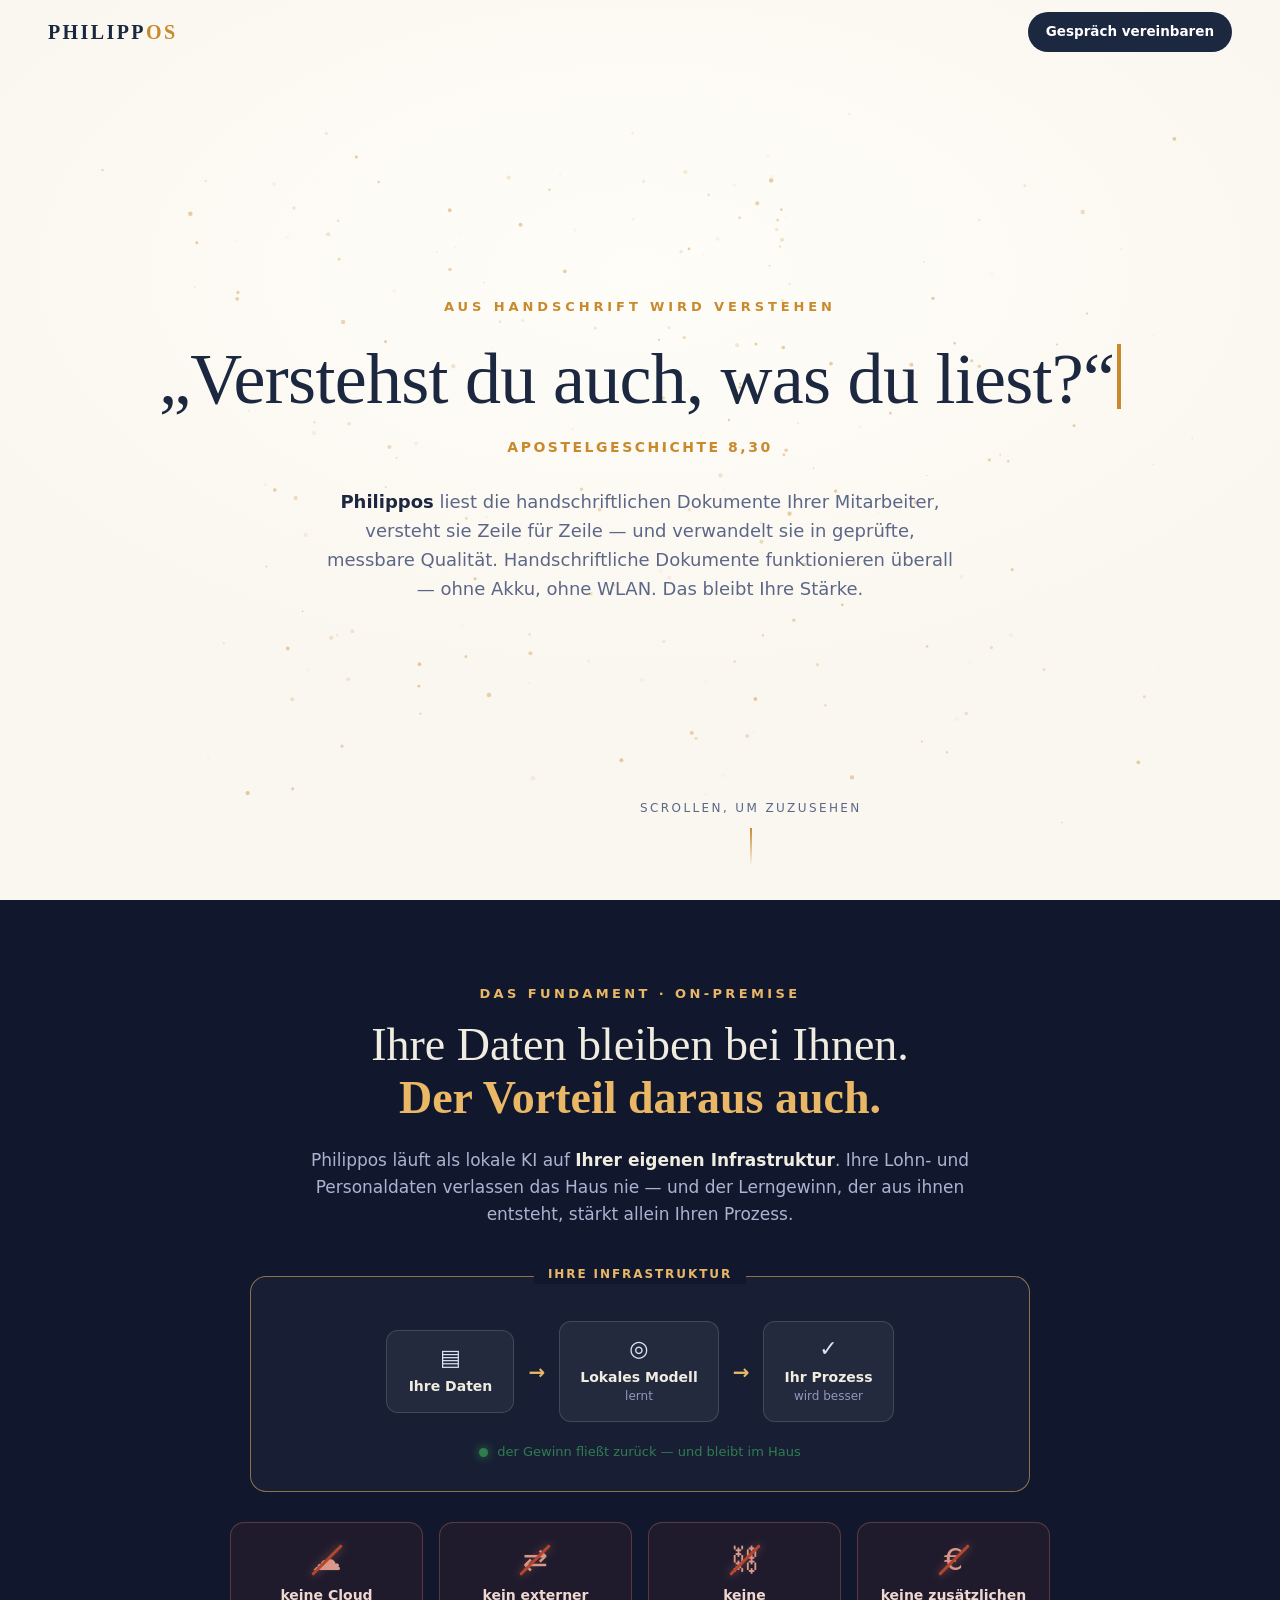
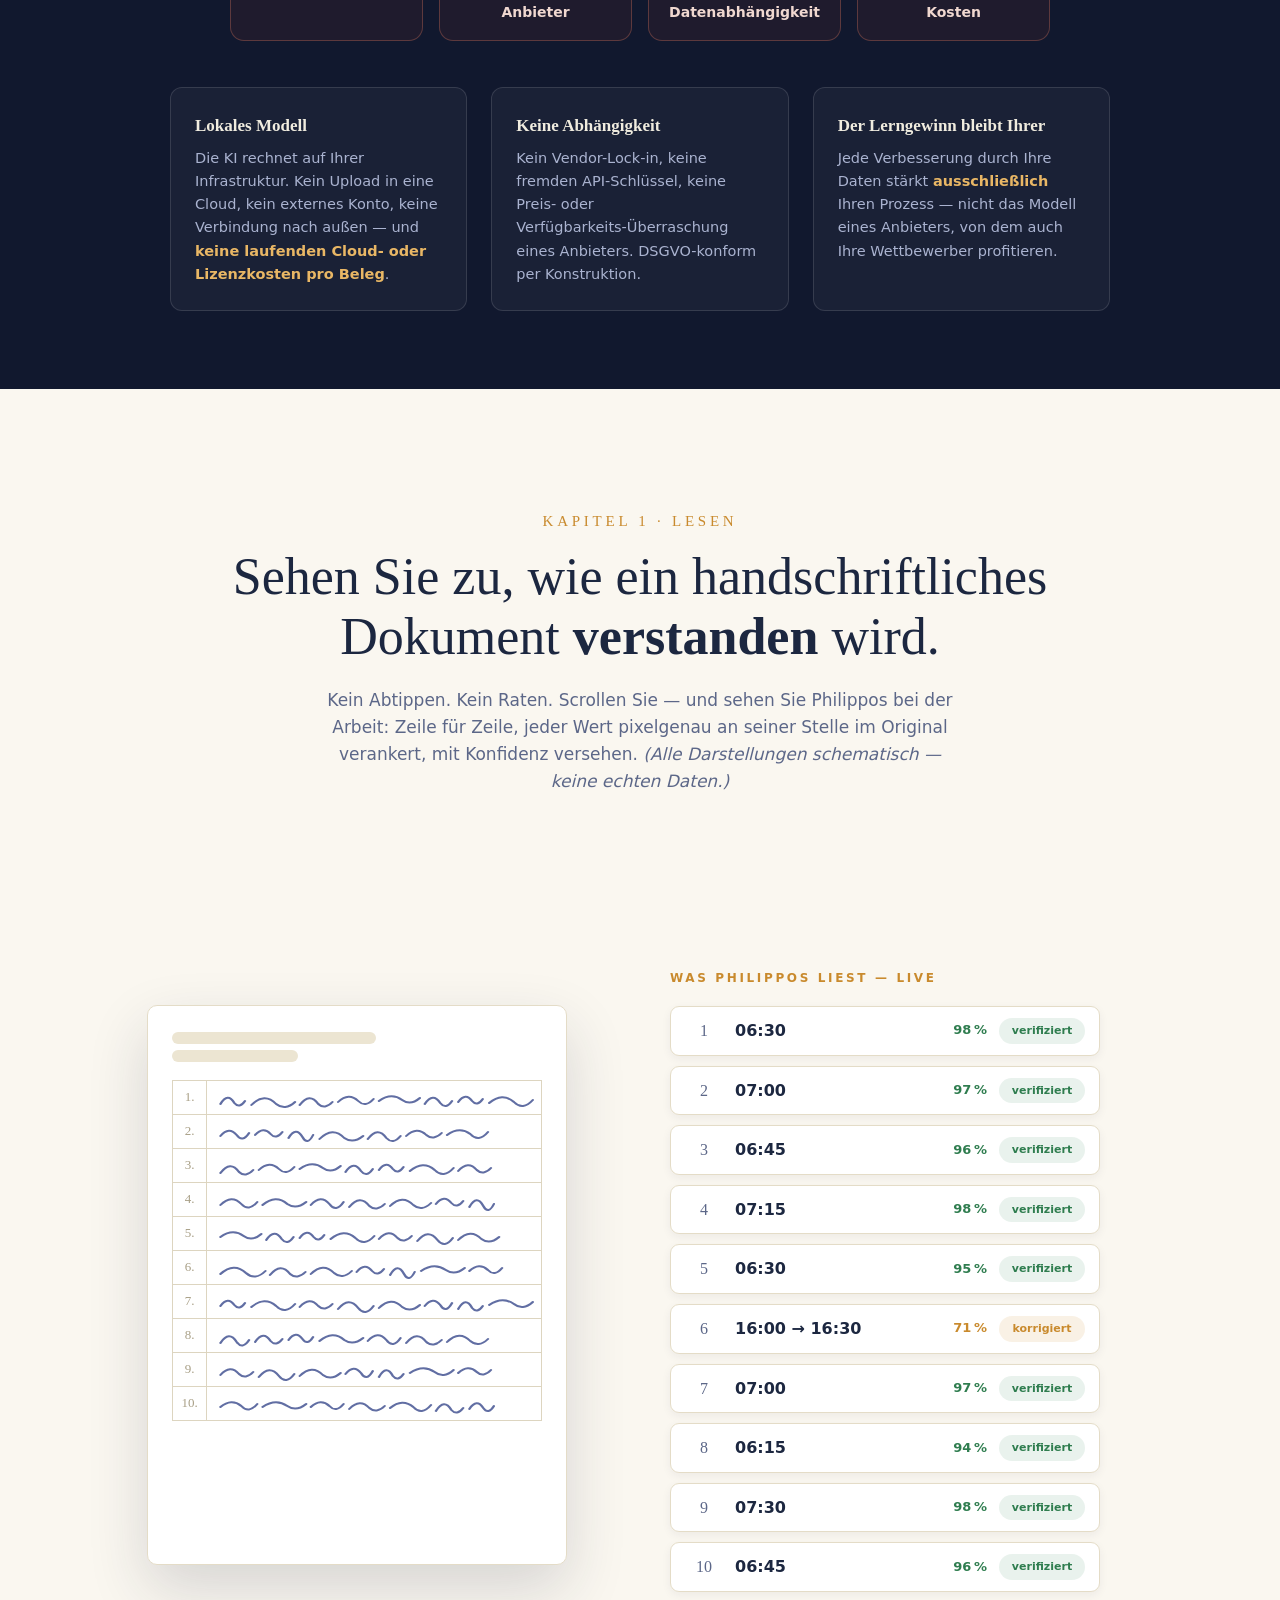
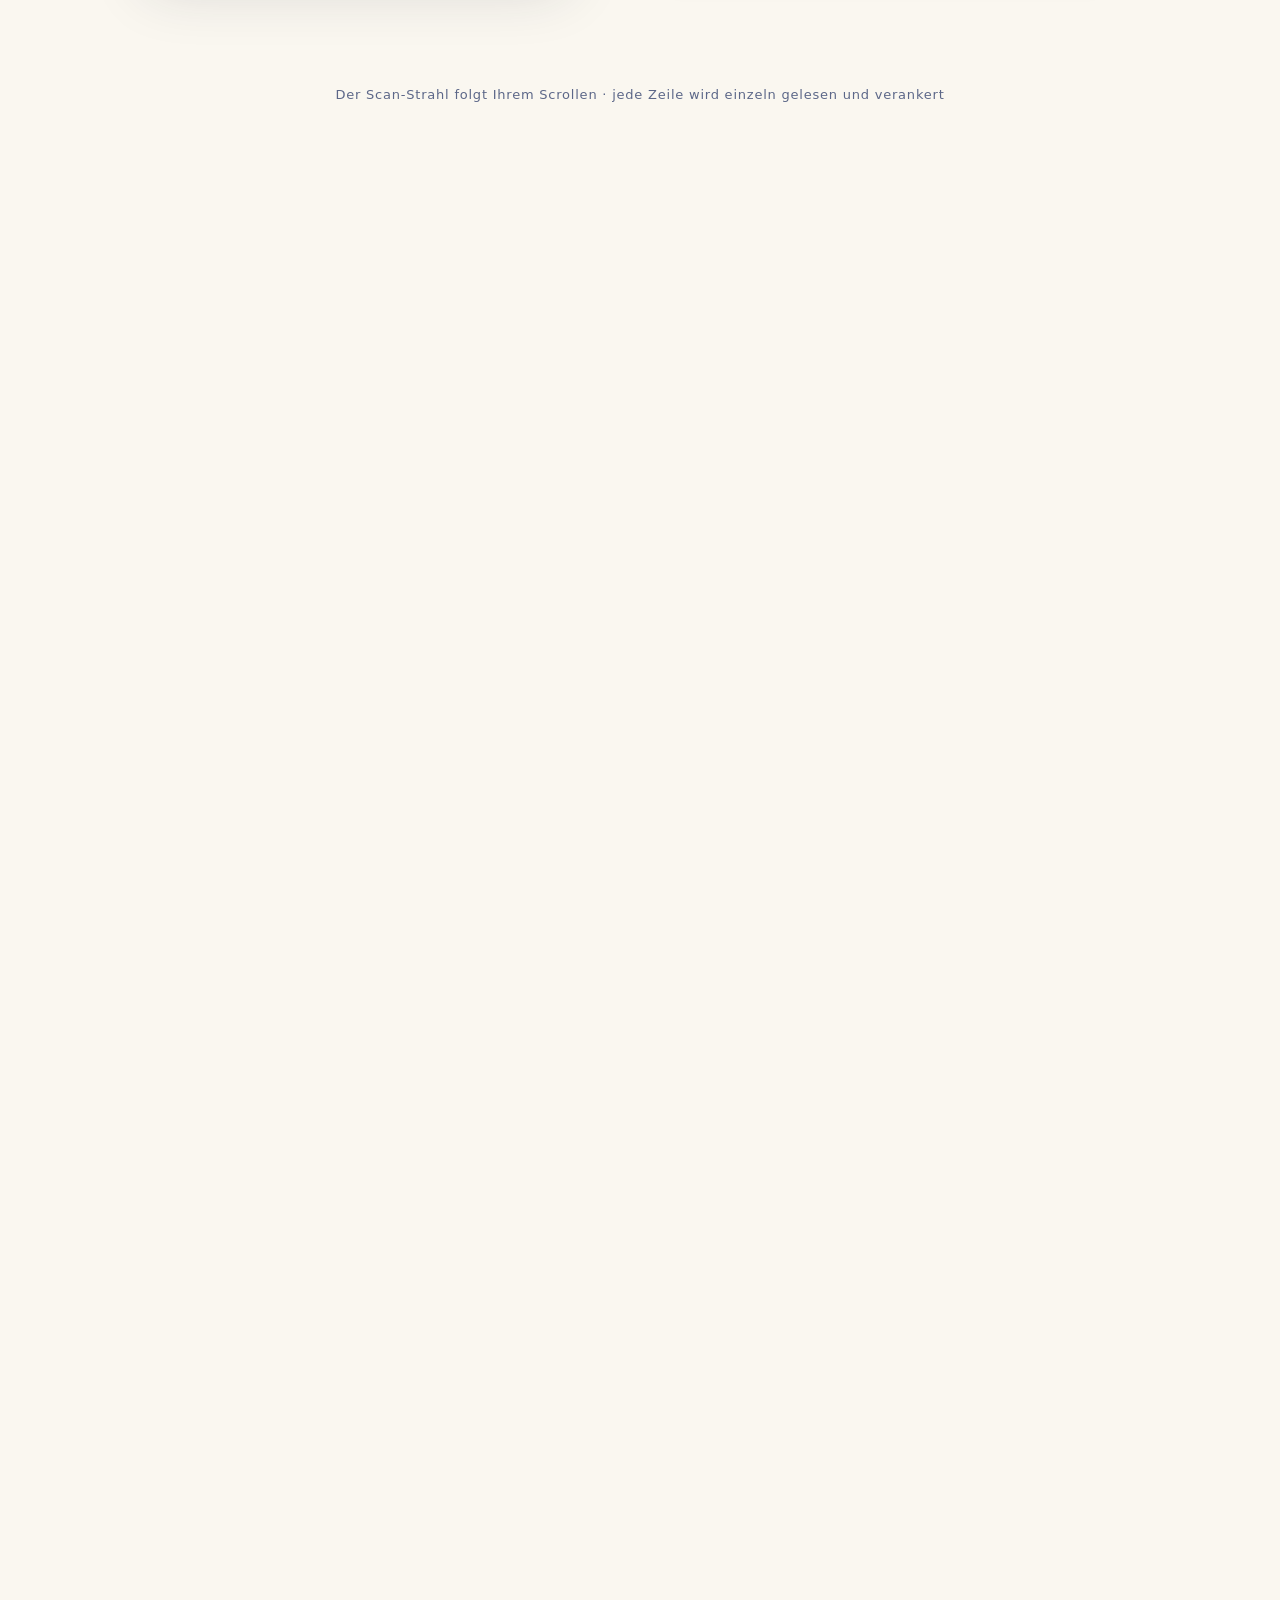
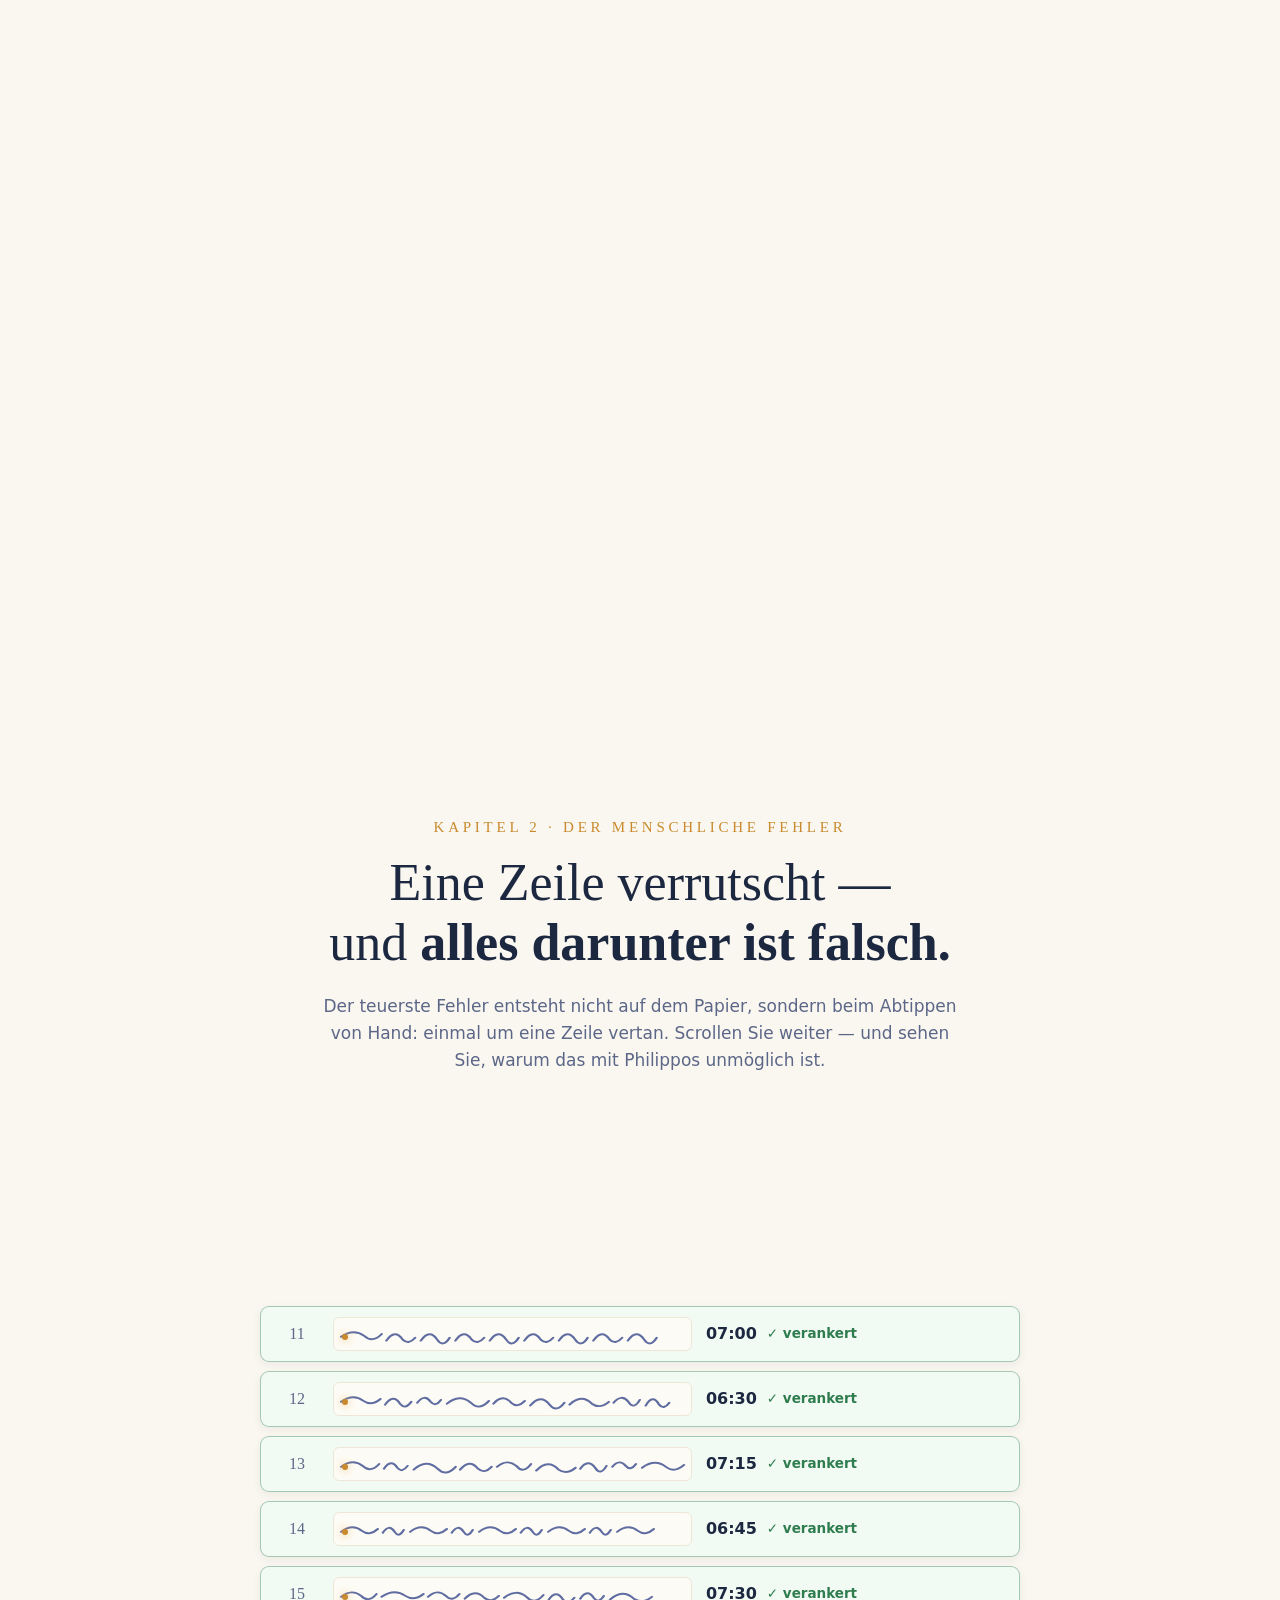
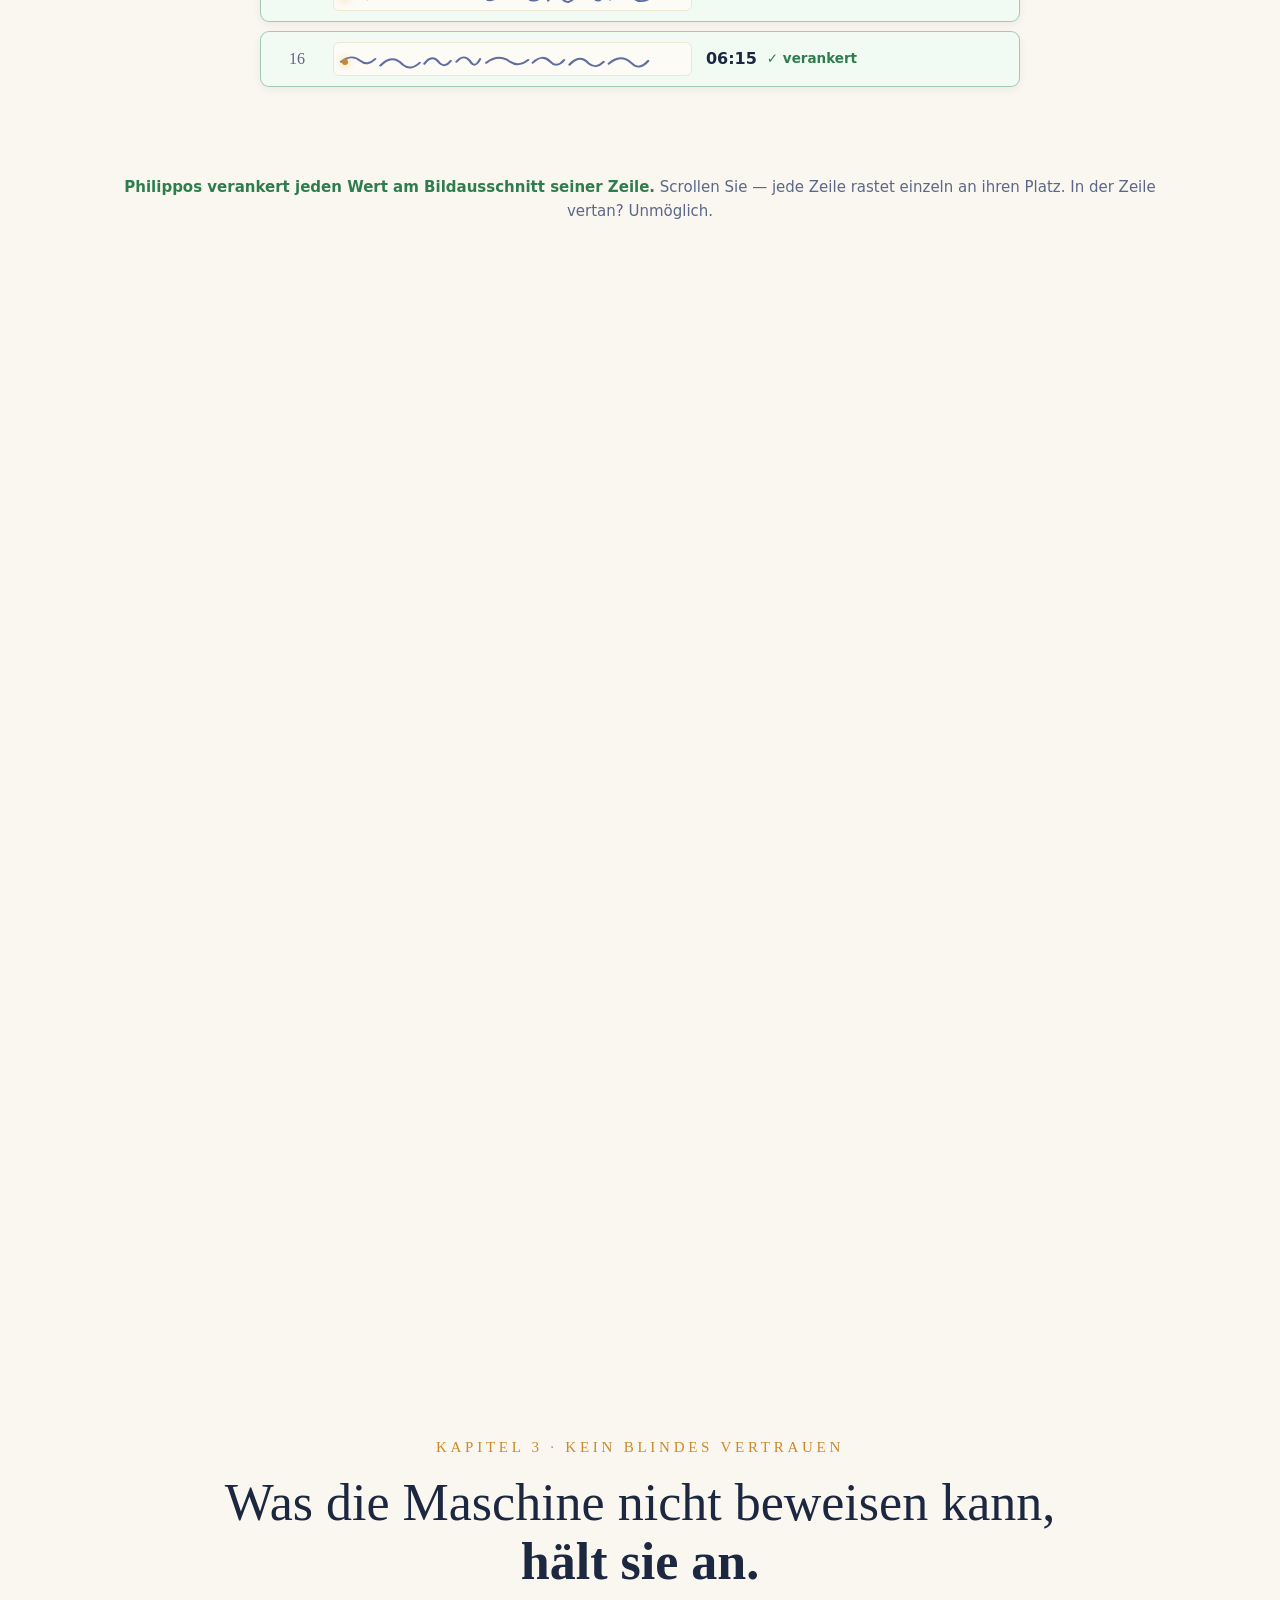
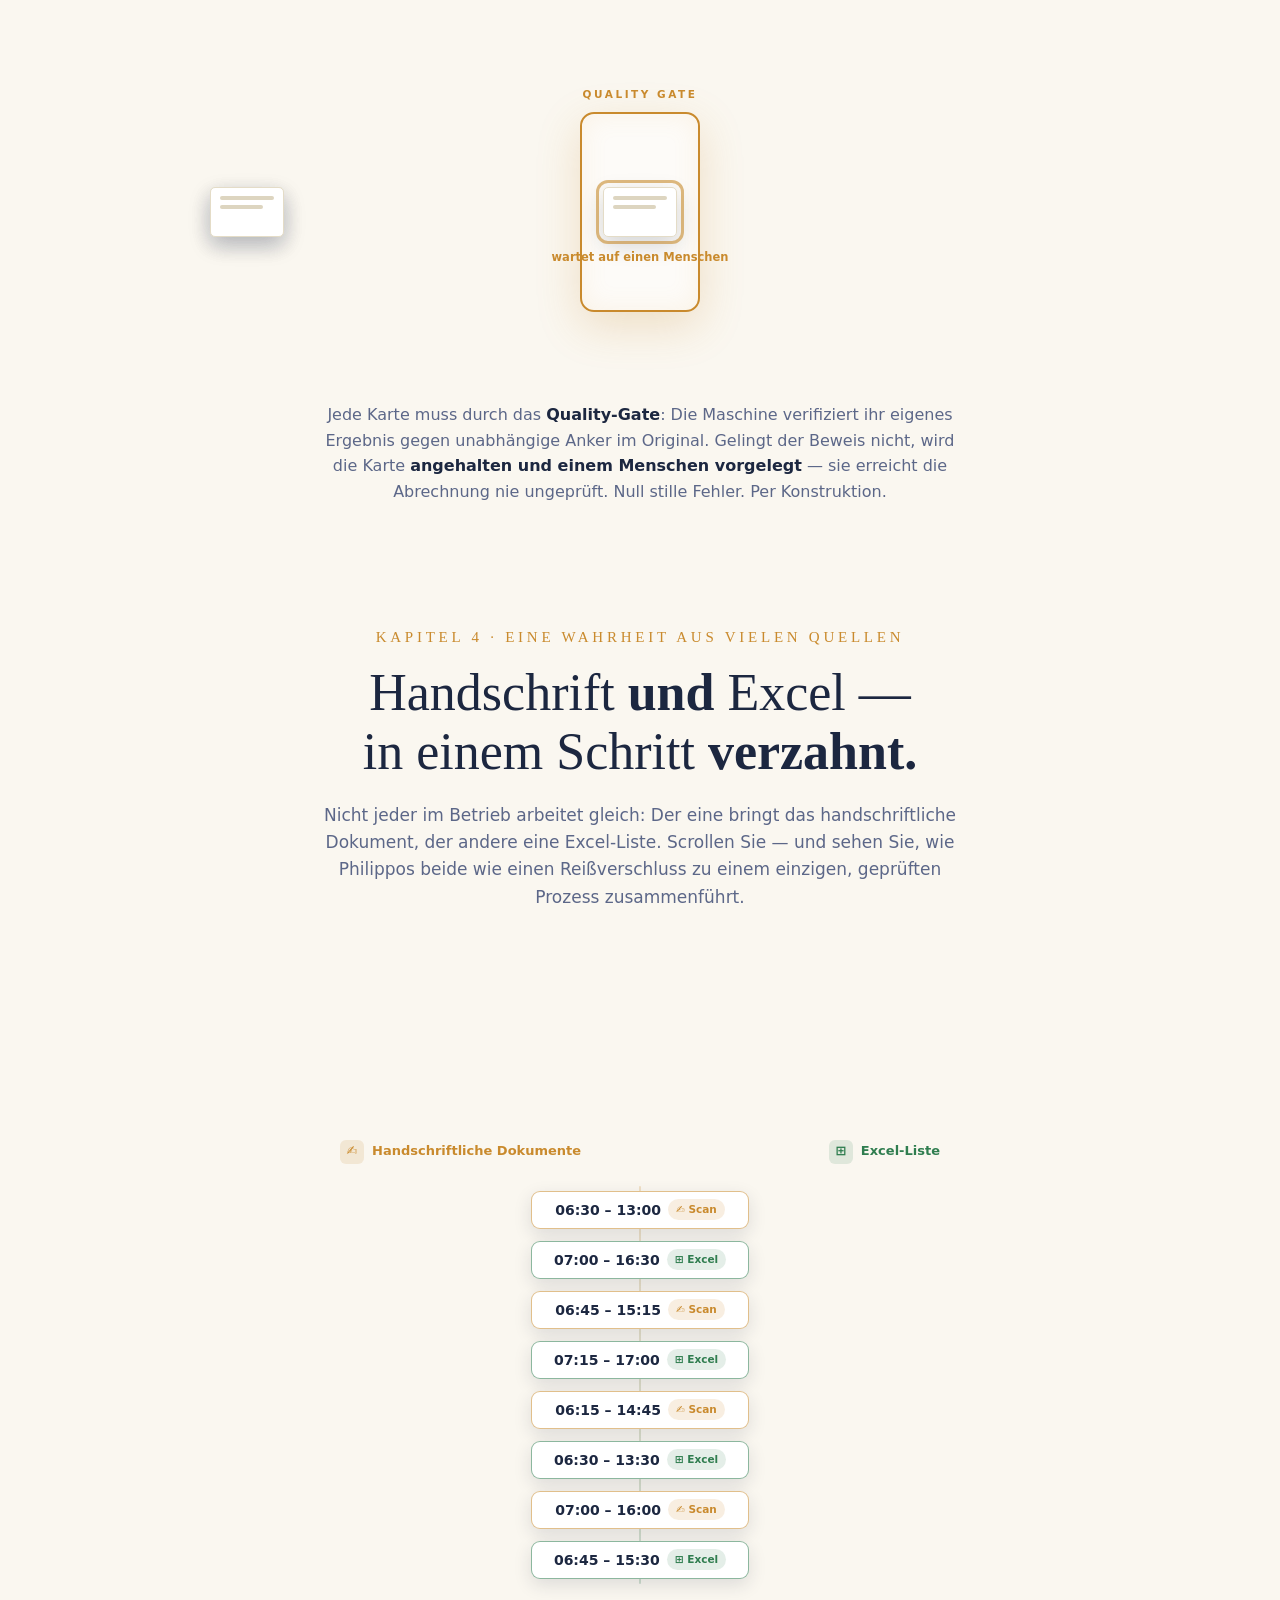
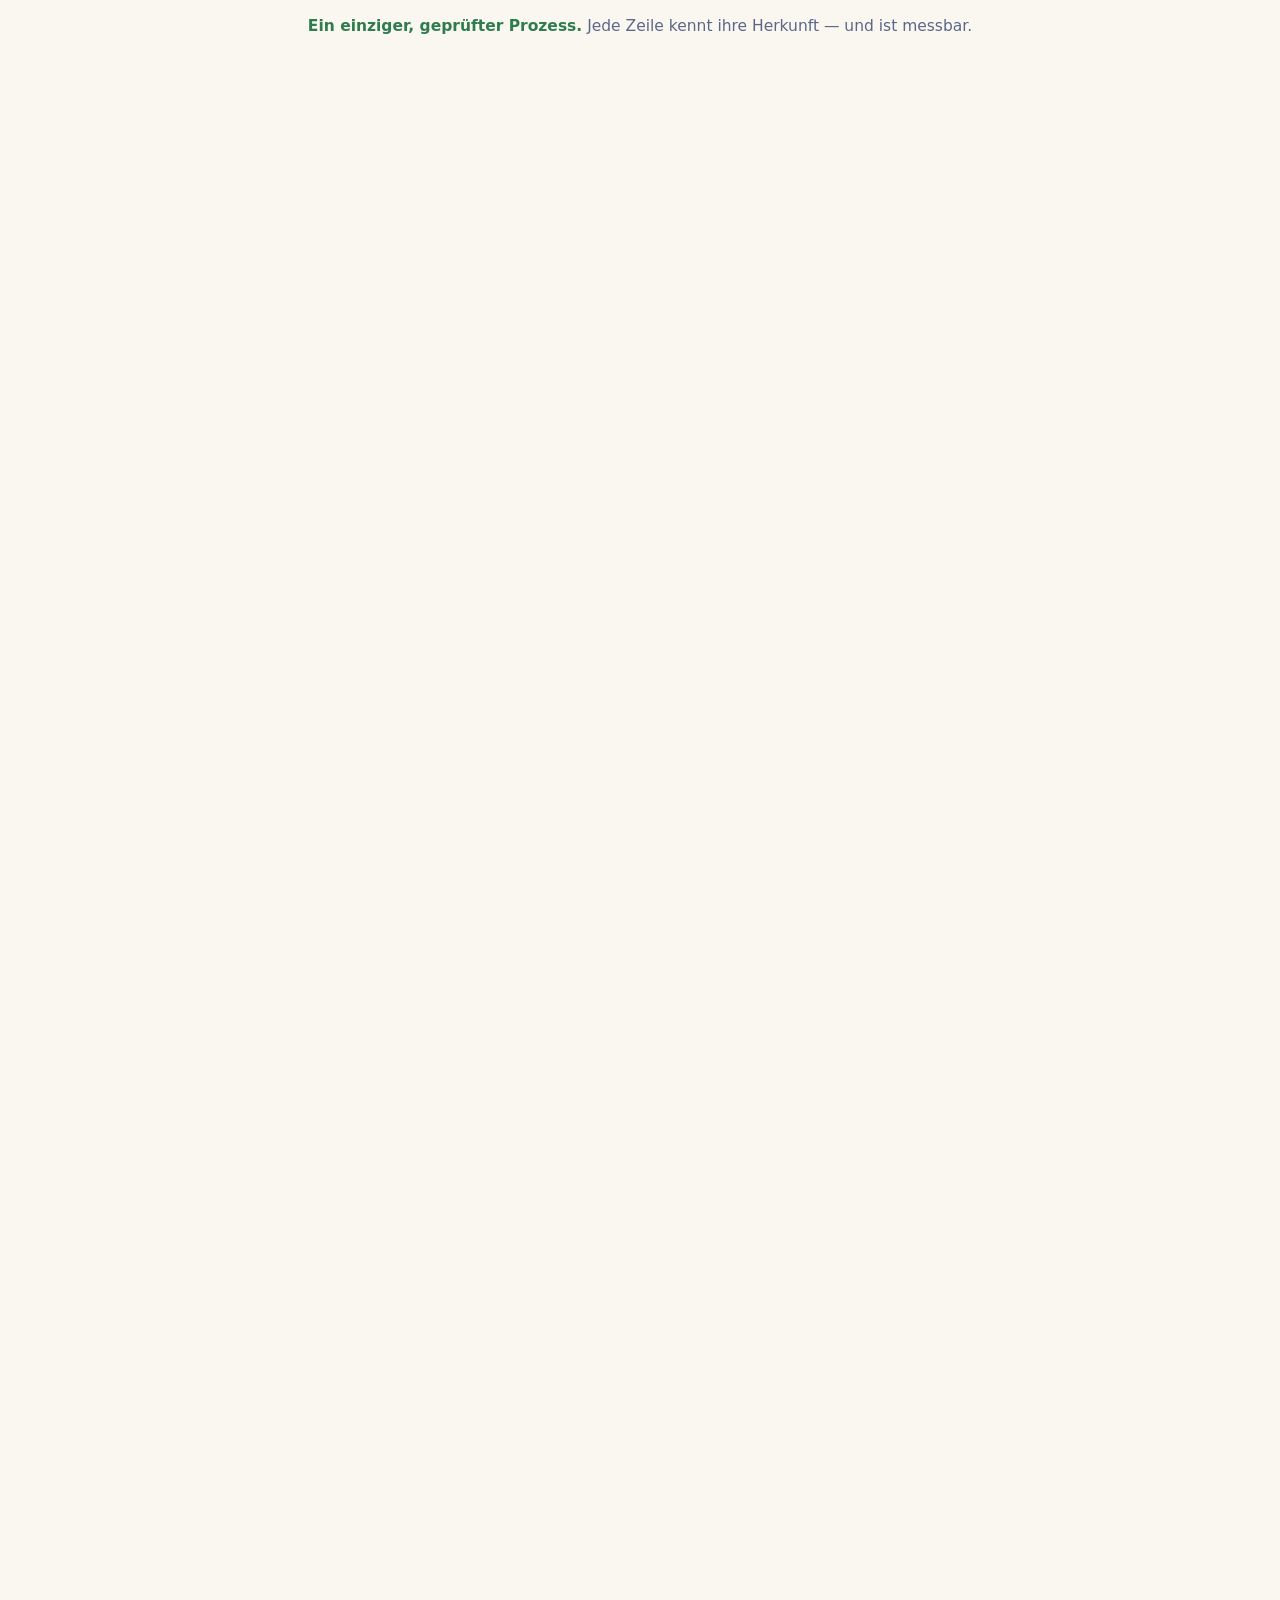
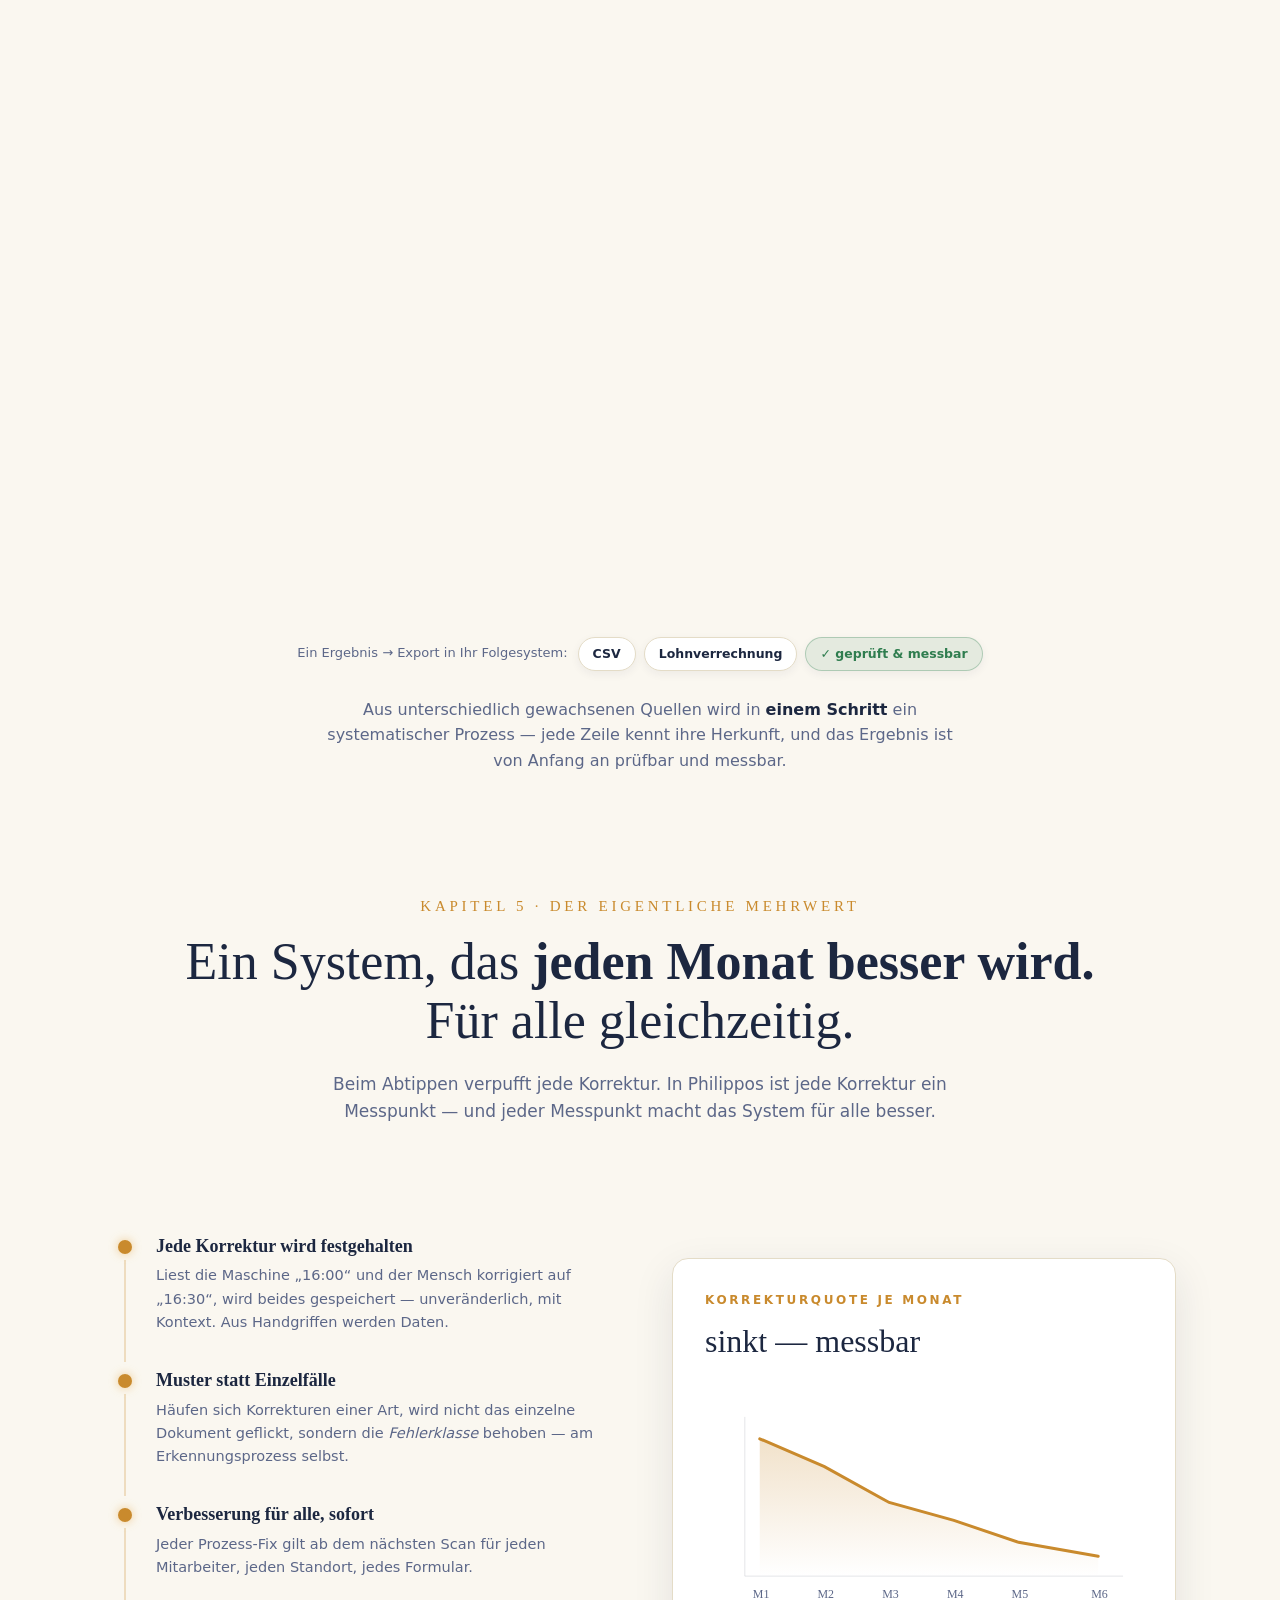
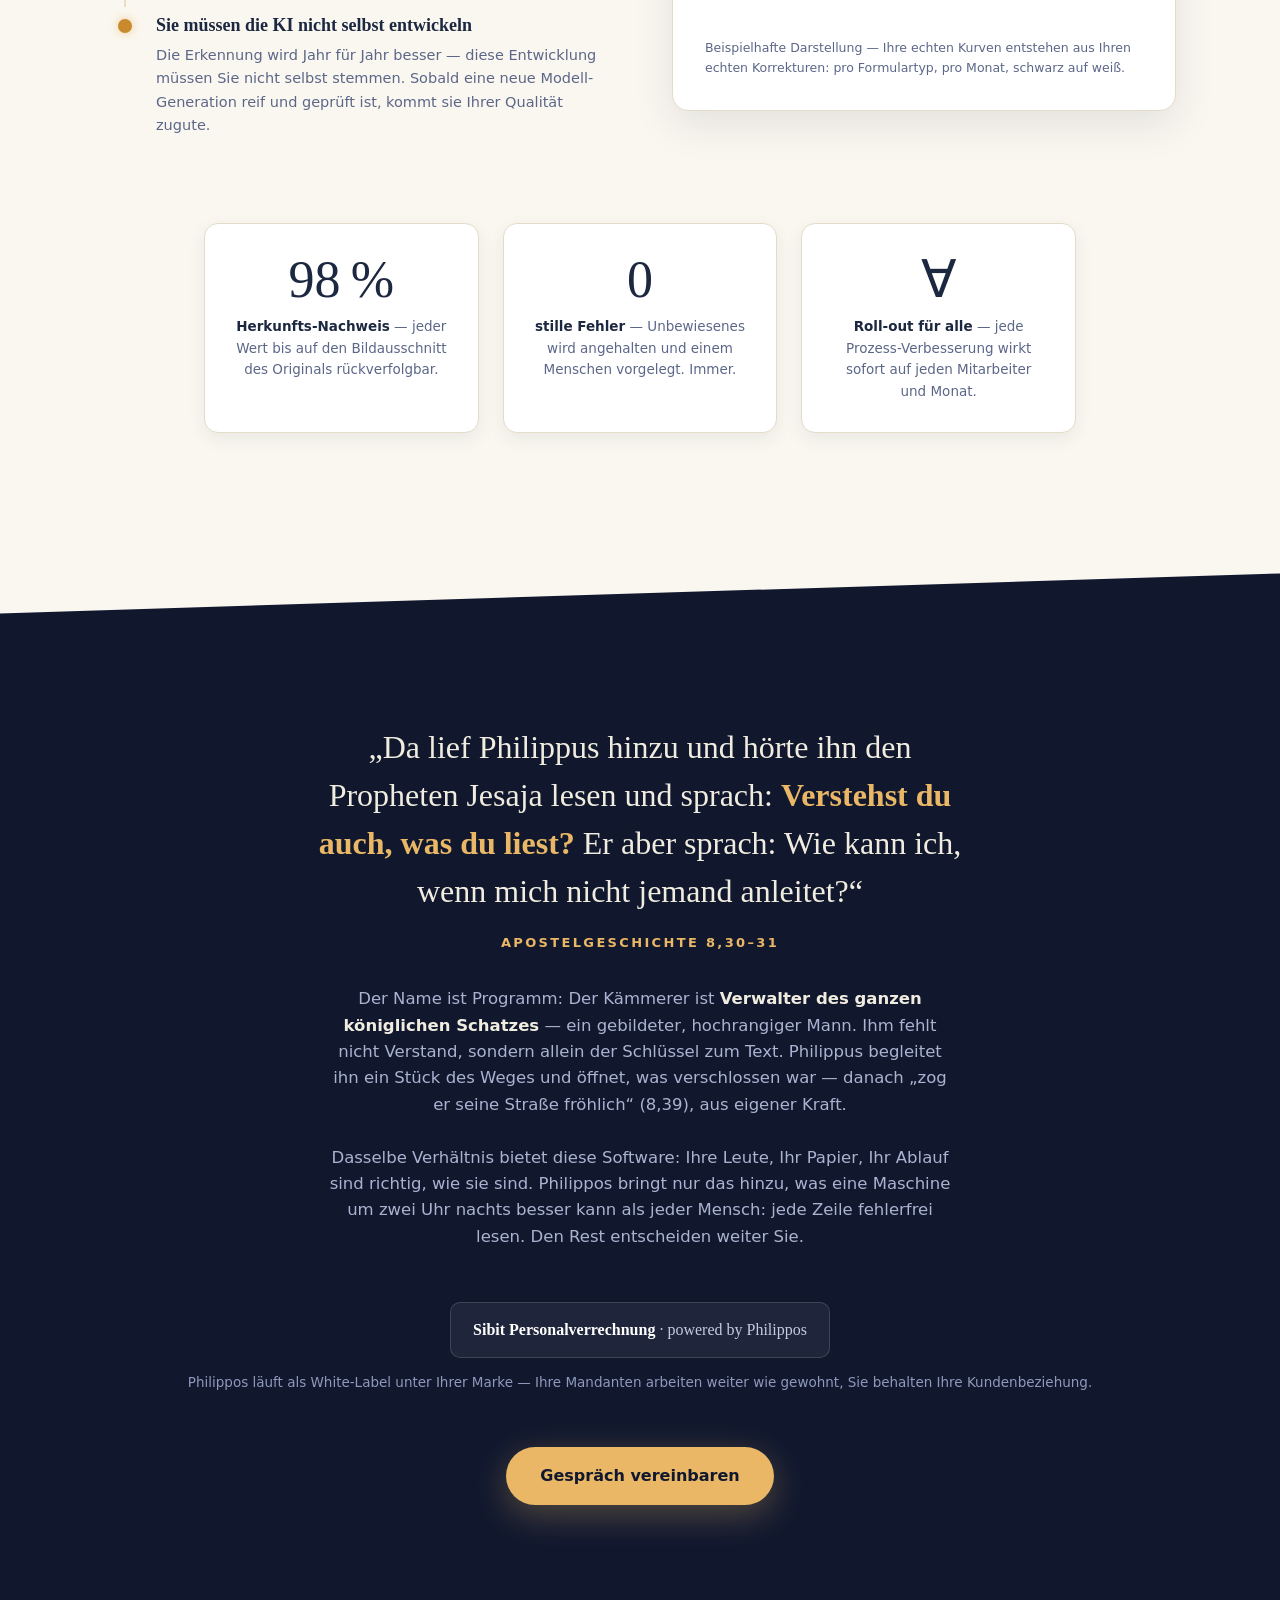
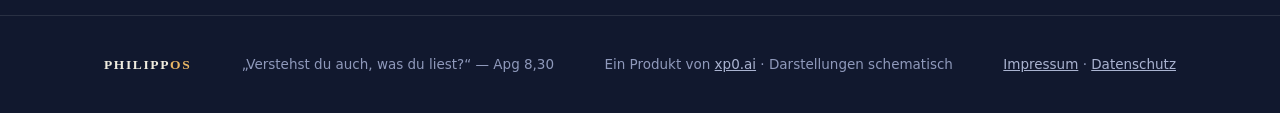
==== public/index.html @ 9e86e326 "feat: PHILIPPOS landing page + auto-deploy on push to main" ====
<!DOCTYPE html>
<html lang="de">
<head>
<meta charset="UTF-8">
<meta name="viewport" content="width=device-width, initial-scale=1.0">
<title>PHILIPPOS — Verstehst du auch, was du liest?</title>
<meta name="description" content="Philippos liest die handschriftlichen Dokumente Ihrer Mitarbeiter, versteht sie Zeile für Zeile und macht handschriftliche Erfassung messbar — ein System, das jeden Monat besser wird.">
<link rel="stylesheet" href="/fonts/fonts.css">
<style>
:root{
  --paper:#faf7f0;         /* Bühne (hell) */
  --paper-2:#f3eee1;
  --card:#ffffff;
  --ink:#1c2740;           /* Text */
  --ink-dim:#5c6788;
  --line:#e4dcc7;
  --amber:#c98a2d;         /* Akzent (auf hell) */
  --amber-glow:#e9b765;
  --green:#2f7d4f;
  --red:#b4452f;
  --night:#11182e;         /* dunkles Finale */
  --night-txt:#dde3f5;
}
*{margin:0;padding:0;box-sizing:border-box}
html{scroll-behavior:smooth}
body{font-family:'Inter',system-ui,sans-serif;background:var(--paper);color:var(--ink);line-height:1.6;-webkit-font-smoothing:antialiased;overflow-x:hidden}
h1,h2,h3,.serif{font-family:'Fraunces',Georgia,serif}
.wrap{max-width:1120px;margin:0 auto;padding:0 24px}
a{color:inherit}

/* ── Lese-Faden ── */
#thread{position:fixed;top:0;left:0;height:3px;width:0;background:linear-gradient(90deg,var(--amber),var(--amber-glow));z-index:99;box-shadow:0 1px 8px rgba(201,138,45,.45)}

/* ── Header ── */
header{position:fixed;top:0;left:0;right:0;z-index:50;transition:background .4s,backdrop-filter .4s,box-shadow .4s}
header.solid{background:rgba(250,247,240,.82);backdrop-filter:blur(12px);box-shadow:0 1px 0 var(--line)}
.nav{display:flex;align-items:center;justify-content:space-between;height:64px;max-width:1240px;margin:0 auto;padding:0 28px}
.logo{font-family:'Fraunces',serif;font-size:20px;font-weight:600;letter-spacing:.12em;color:var(--ink);text-decoration:none}
.logo em{font-style:normal;color:var(--amber)}
.nav-cta{font-size:13.5px;font-weight:600;color:#fff;background:var(--ink);padding:9px 18px;border-radius:99px;text-decoration:none;transition:transform .15s}
.nav-cta:hover{transform:translateY(-1px)}

/* ── Hero ── */
.hero{position:relative;height:100svh;min-height:640px;display:flex;align-items:center;justify-content:center;overflow:hidden;
  background:radial-gradient(1100px 600px at 50% 30%, #fffdf8, var(--paper) 70%)}
#dust{position:absolute;inset:0;width:100%;height:100%}
.hero-inner{position:relative;text-align:center;z-index:2;padding:0 24px}
.hero .kicker{font-size:13px;letter-spacing:.3em;text-transform:uppercase;color:var(--amber);font-weight:700;opacity:0;animation:rise 1s ease .4s forwards}
.hero h1{font-size:clamp(34px,6vw,72px);font-weight:300;color:var(--ink);line-height:1.12;margin:22px 0 10px;letter-spacing:-.01em;min-height:1.2em}
.hero h1 .caret{display:inline-block;width:.05em;background:var(--amber);height:.9em;vertical-align:-.08em;margin-left:3px;animation:blink 1s steps(1) infinite}
.hero .ref{font-size:14px;letter-spacing:.18em;text-transform:uppercase;color:var(--amber);font-weight:700;opacity:0;animation:rise 1s ease 2.8s forwards}
.hero .sub{max-width:56ch;margin:30px auto 0;color:var(--ink-dim);font-size:18px;opacity:0;animation:rise 1s ease 3.3s forwards}
.hero .sub strong{color:var(--ink)}
.scroll-hint{position:absolute;bottom:34px;left:50%;transform:translateX(-50%);color:var(--ink-dim);font-size:12px;letter-spacing:.2em;text-transform:uppercase;opacity:0;animation:rise 1s ease 4s forwards}
.scroll-hint::after{content:"";display:block;width:1.5px;height:38px;background:linear-gradient(var(--amber),transparent);margin:10px auto 0;animation:drip 1.8s ease infinite}
@keyframes rise{from{opacity:0;transform:translateY(18px)}to{opacity:1;transform:none}}
@keyframes blink{50%{opacity:0}}
@keyframes drip{0%{transform:scaleY(0);transform-origin:top}55%{transform:scaleY(1);transform-origin:top}56%{transform-origin:bottom}100%{transform:scaleY(0);transform-origin:bottom}}

/* ── Kapitel-Köpfe ── */
.chapter{padding:120px 0 40px;text-align:center}
.chapter .num{font-family:'Fraunces',serif;font-size:15px;color:var(--amber);letter-spacing:.25em;text-transform:uppercase}
.chapter h2{font-size:clamp(28px,4.4vw,52px);font-weight:300;color:var(--ink);margin-top:14px;line-height:1.15}
.chapter h2 strong{font-weight:600}
.chapter p{max-width:60ch;margin:20px auto 0;color:var(--ink-dim);font-size:17px}

/* ── Szene 1: Der Scan (sticky) ── */
.scene{position:relative}
.scene .pin{position:sticky;top:0;height:100svh;min-height:620px;display:flex;align-items:center;overflow:hidden}
.scan-stage{display:grid;grid-template-columns:1fr 1fr;gap:60px;align-items:center;width:100%}
@media(max-width:900px){.scan-stage{grid-template-columns:1fr;gap:28px}}
.doc{position:relative;background:var(--card);border:1px solid var(--line);border-radius:10px;
  box-shadow:0 24px 60px rgba(28,39,64,.16);padding:26px 24px;aspect-ratio:3/4;max-height:72svh;margin:0 auto;width:min(420px,90%)}
.doc .dhead{height:12px;width:55%;background:#ece5d2;border-radius:6px;margin-bottom:6px}
.doc .dhead.s2{width:34%;margin-bottom:18px}
.doc table{width:100%;border-collapse:collapse}
.doc td{border:1px solid #ddd5c0;height:34px;padding:2px 6px}
.doc td:first-child{width:34px;font-family:'Fraunces',serif;font-size:13px;color:#a89f86;text-align:center}
.doc .rowline{opacity:.22;transition:opacity .3s}
.doc .rowline.lit{opacity:1}
.doc svg{display:block;width:100%;height:24px}
.beam{position:absolute;left:-4%;right:-4%;height:54px;top:0;pointer-events:none;
  background:linear-gradient(180deg,transparent, rgba(233,183,101,.2) 35%, rgba(233,183,101,.42) 50%, rgba(233,183,101,.2) 65%, transparent);
  border-top:1px solid rgba(201,138,45,.55);border-bottom:1px solid rgba(201,138,45,.55);
  box-shadow:0 0 40px rgba(233,183,101,.4);opacity:0;will-change:transform,opacity}
.ledger{max-width:430px}
.ledger .lt{font-size:12px;letter-spacing:.22em;text-transform:uppercase;color:var(--amber);font-weight:700;margin-bottom:18px}
.lrow{display:grid;grid-template-columns:38px 1fr 96px 86px;gap:12px;align-items:center;padding:11px 14px;border-radius:9px;background:var(--card);border:1px solid var(--line);box-shadow:0 3px 10px rgba(28,39,64,.06);margin-bottom:10px;opacity:0;transform:translateX(26px);transition:opacity .45s,transform .45s}
.lrow.on{opacity:1;transform:none}
.lrow .ln{font-family:'Fraunces',serif;color:var(--ink-dim);text-align:center}
.lrow .lv{font-size:16px;font-weight:600;color:var(--ink);font-variant-numeric:tabular-nums}
.lrow .lc{font-size:13px;font-weight:700;color:var(--green);text-align:right}
.lrow .lb{font-size:11px;font-weight:700;text-align:center;padding:4px 0;border-radius:99px;background:rgba(47,125,79,.1);color:var(--green)}
.lrow.warn .lc{color:var(--amber)}
.lrow.warn .lb{background:rgba(201,138,45,.12);color:var(--amber)}
.scene-cap{position:absolute;bottom:30px;left:0;right:0;text-align:center;font-size:13px;color:var(--ink-dim);letter-spacing:.06em}

/* ── Szene 2: Die Zeile ── */
.shift-stage{max-width:760px;margin:0 auto;width:100%}
.shift-row{display:grid;grid-template-columns:44px 1.2fr 1fr;gap:14px;align-items:center;padding:10px 14px;border-radius:9px;margin-bottom:9px;background:var(--card);border:1px solid var(--line);box-shadow:0 3px 10px rgba(28,39,64,.06);transition:transform .6s cubic-bezier(.2,.8,.25,1.1),border-color .5s,background .5s}
.shift-row .sn{font-family:'Fraunces',serif;color:var(--ink-dim);text-align:center}
.shift-row .snip{height:34px;background:#fdfbf6;border:1px solid #eee7d6;border-radius:6px;position:relative;overflow:hidden}
.shift-row .val{font-weight:600;color:var(--ink);font-variant-numeric:tabular-nums;display:flex;align-items:center;gap:10px}
.shift-row .tick{font-size:13.5px;opacity:0;transition:opacity .4s;color:var(--green);font-weight:600}
/* Zeile zunächst verschoben + rot (von Hand vertippt) … */
.shift-row.movable{transform:translateY(var(--shift));border-color:rgba(180,69,47,.45);background:#fdf1ee}
.shift-row.movable .val{color:var(--red)}
/* … rastet beim Scrollen einzeln ein: grün, am Platz, ✓ verankert. */
.shift-row.locked{transform:none;border-color:rgba(47,125,79,.4);background:#f2faf4}
.shift-row.locked .val{color:var(--ink)}
.shift-row.locked .tick{opacity:1}
.anchor-line{position:absolute;left:8px;top:50%;width:6px;height:6px;border-radius:50%;background:var(--amber);box-shadow:0 0 8px var(--amber-glow);opacity:0;transition:opacity .5s}
.shift-row.locked .anchor-line{opacity:1}
.shift-caption{text-align:center;margin-top:88px;font-size:15px;color:var(--ink-dim);min-height:48px;transition:color .4s}
.shift-caption strong{color:var(--ink)}
.shift-caption.bad strong{color:var(--red)}
.shift-caption.good strong{color:var(--green)}

/* ── Szene 3: Das Gate ── */
.gate-stage{position:relative;height:300px;max-width:860px;margin:30px auto 0}
.gate{position:absolute;left:50%;top:50%;transform:translate(-50%,-50%);width:120px;height:200px;border:2.5px solid var(--amber);border-radius:14px;box-shadow:0 14px 44px rgba(201,138,45,.22), inset 0 0 26px rgba(233,183,101,.12);background:rgba(255,255,255,.5)}
.gate::before{content:"QUALITY GATE";position:absolute;top:-28px;left:50%;transform:translateX(-50%);font-size:10.5px;letter-spacing:.24em;color:var(--amber);font-weight:700;white-space:nowrap}
.gcard{position:absolute;top:50%;width:74px;height:50px;background:var(--card);border:1px solid var(--line);border-radius:5px;box-shadow:0 8px 22px rgba(28,39,64,.18);transform:translateY(-50%)}
.gcard .gl{height:4px;background:#ddd5c0;border-radius:2px;margin:8px 9px 5px}
.gcard .gl.g2{width:60%;margin-top:0;margin-bottom:0}
.gcard.pass1{animation:pass 5s linear infinite}
.gcard.pass2{animation:pass 5s linear 2.5s infinite}
.gcard.held{left:50%;transform:translate(-50%,-50%);outline:3px solid rgba(201,138,45,.6);outline-offset:4px;animation:heldPulse 2s ease infinite}
.gcard.held::after{content:"wartet auf einen Menschen";position:absolute;top:60px;left:50%;transform:translateX(-50%);font-size:11.5px;color:var(--amber);white-space:nowrap;font-weight:700}
@keyframes pass{0%{left:-10%;opacity:0}8%{opacity:1}46%{left:calc(50% - 37px)}54%{left:calc(50% - 37px)}92%{opacity:1}100%{left:104%;opacity:0}}
@keyframes heldPulse{0%,100%{outline-color:rgba(201,138,45,.6)}50%{outline-color:rgba(201,138,45,.15)}}
.gate-copy{max-width:62ch;margin:40px auto 0;text-align:center;color:var(--ink-dim);font-size:16px}
.gate-copy strong{color:var(--ink)}

/* ── Szene 4: Kreislauf ── */
.loop-grid{display:grid;grid-template-columns:1fr 1fr;gap:64px;align-items:center;margin-top:50px}
@media(max-width:900px){.loop-grid{grid-template-columns:1fr}}
.loop-list{list-style:none}
.loop-list li{padding:16px 0 16px 52px;position:relative;opacity:.22;transform:translateY(8px);transition:opacity .5s,transform .5s}
.loop-list li.on{opacity:1;transform:none}
.loop-list li::before{content:"";position:absolute;left:14px;top:24px;width:14px;height:14px;border-radius:50%;background:var(--amber);box-shadow:0 0 10px rgba(233,183,101,.7)}
.loop-list li:not(:last-child)::after{content:"";position:absolute;left:20px;top:44px;bottom:-12px;width:2px;background:rgba(201,138,45,.25)}
.loop-list h3{font-size:18px;color:var(--ink);font-weight:600;margin-bottom:4px}
.loop-list p{font-size:14.5px;color:var(--ink-dim)}
.curve-card{background:var(--card);border:1px solid var(--line);border-radius:16px;padding:32px;box-shadow:0 14px 40px rgba(28,39,64,.1)}
.curve-card .ct{font-size:12px;letter-spacing:.22em;text-transform:uppercase;color:var(--amber);font-weight:700}
.curve-card .cv{font-family:'Fraunces',serif;font-size:32px;color:var(--ink);margin:6px 0 20px;font-weight:400}
#curvepath{stroke-dasharray:600;stroke-dashoffset:600;transition:stroke-dashoffset 1.6s ease}
.curve-card.on #curvepath{stroke-dashoffset:0}
.curve-note{font-size:12.5px;color:var(--ink-dim);margin-top:14px}

/* ── Zähler ── */
.counters{display:grid;grid-template-columns:repeat(3,1fr);gap:24px;margin:70px auto 0;max-width:920px}
@media(max-width:760px){.counters{grid-template-columns:1fr}}
.counter{background:var(--card);border:1px solid var(--line);border-radius:14px;padding:30px;text-align:center;box-shadow:0 6px 18px rgba(28,39,64,.07)}
.counter .cnum{font-family:'Fraunces',serif;font-size:52px;color:var(--ink);font-weight:300;line-height:1}
.counter .clab{font-size:13.5px;color:var(--ink-dim);margin-top:10px}
.counter .clab strong{color:var(--ink)}

/* ── Finale: Die Philippus-Szene (dunkler Kontrast) ── */
.night{background:var(--night);color:var(--night-txt);margin-top:140px;clip-path:polygon(0 40px,100% 0,100% 100%,0 100%)}
.night-inner{padding:150px 0 110px;text-align:center}
.night .verse{font-family:'Fraunces',serif;font-size:clamp(21px,3vw,32px);font-weight:300;line-height:1.5;max-width:42ch;margin:0 auto;color:#f0ecdf}
.night .verse strong{font-weight:600;color:var(--amber-glow)}
.night .vref{margin-top:18px;font-size:13px;letter-spacing:.18em;text-transform:uppercase;color:var(--amber-glow);font-weight:700}
.night .expl{max-width:60ch;margin:32px auto 0;color:#aab3d0;font-size:16.5px}
.night .expl strong{color:#f0ecdf}
.wl{display:flex;gap:14px;justify-content:center;flex-wrap:wrap;margin-top:52px}
.wl .chip{display:inline-block;background:rgba(255,255,255,.06);border:1px solid rgba(255,255,255,.14);border-radius:10px;padding:14px 22px;font-family:'Fraunces',serif;font-size:16px;color:#c4cce4;text-decoration:none;transition:border-color .2s,transform .15s}
.wl a.chip:hover{border-color:var(--amber-glow);transform:translateY(-2px)}
.wl .chip b{color:#fff}
.wl-note{margin-top:14px;font-size:13.5px;color:#8f99bb}
.cta-final{margin-top:54px}
.btn{display:inline-block;padding:16px 34px;border-radius:99px;font-weight:600;font-size:16px;text-decoration:none;background:var(--amber-glow);color:var(--night);box-shadow:0 10px 34px rgba(233,183,101,.3);transition:transform .15s}
.btn:hover{transform:translateY(-2px)}

/* ── Footer ── */
footer{background:var(--night);color:#8f99bb;border-top:1px solid rgba(255,255,255,.1);padding:38px 0;font-size:13.5px}
.foot{display:flex;justify-content:space-between;gap:18px;flex-wrap:wrap;align-items:center}
.foot .flogo{font-family:'Fraunces',serif;font-weight:600;letter-spacing:.12em;color:#f0ecdf}
.foot .flogo em{font-style:normal;color:var(--amber-glow)}
.foot a{color:#aab3d0}

/* ── Kapitel 4: Konsolidierung als Reißverschluss (scroll-getrieben) ── */
.zip-head{display:flex;justify-content:space-between;max-width:600px;margin:0 auto 22px;font-size:13px;font-weight:600}
.zh{display:flex;align-items:center;gap:8px}
.zh-hand{color:var(--amber)} .zh-xls{color:var(--green)}
.zhi{display:inline-flex;width:24px;height:24px;align-items:center;justify-content:center;border-radius:6px;font-size:13px}
.zh-hand .zhi{background:rgba(201,138,45,.14)} .zh-xls .zhi{background:rgba(47,125,79,.13)}
.zip{position:relative;max-width:600px;margin:0 auto;padding:4px 0}
.zip-spine{position:absolute;left:50%;top:0;bottom:0;width:2px;transform:translateX(-50%);
  background:linear-gradient(180deg,var(--amber),var(--green));opacity:.22;border-radius:2px}
.zip-rows{position:relative;display:flex;flex-direction:column;gap:10px}
.zip-row{position:relative;height:40px;display:flex;align-items:center;justify-content:center}
.tooth{position:relative;width:218px;height:38px;background:var(--card);border:1px solid var(--line);border-radius:9px;box-shadow:0 3px 10px rgba(28,39,64,.07);
  transition:transform .5s cubic-bezier(.2,.8,.25,1.1),opacity .4s,box-shadow .4s,border-color .4s}
@media(max-width:560px){.tooth{width:170px}}
/* Zwei Layer übereinander: t-raw = Rohformat (offen), t-clean = verstandener Wert (geschlossen) */
.t-raw,.t-clean{position:absolute;inset:0;display:flex;align-items:center;justify-content:center;gap:7px;padding:0 12px;transition:opacity .45s}
.t-raw{opacity:1}
.t-clean{opacity:0;font-size:14px;font-weight:600;color:var(--ink);font-variant-numeric:tabular-nums}
.zip-row.closed .t-raw{opacity:0}
.zip-row.closed .t-clean{opacity:1}
.t-raw svg{width:128px;height:18px}
.t-xls{gap:4px}
.xcell{font-size:10.5px;font-variant-numeric:tabular-nums;background:#eef6f0;border:1px solid #cfe3d6;border-radius:3px;padding:2px 5px;color:#3a5a47}
.xc-n{color:#8aa596}
.t-badge{font-size:10.5px;font-weight:700;padding:2px 8px;border-radius:99px}
.src-hand .t-badge{background:rgba(201,138,45,.14);color:var(--amber)}
.src-xls  .t-badge{background:rgba(47,125,79,.13);color:var(--green)}
/* offen: gespreizt nach außen + gedämpft */
.zip-row.src-hand .tooth{transform:translateX(-160px);opacity:.5;border-color:rgba(201,138,45,.4)}
.zip-row.src-xls  .tooth{transform:translateX(160px);opacity:.5;border-color:rgba(47,125,79,.4)}
@media(max-width:560px){.zip-row.src-hand .tooth{transform:translateX(-90px)}.zip-row.src-xls .tooth{transform:translateX(90px)}}
/* geschlossen: verzahnt in die Mittelspur, voll sichtbar */
.zip-row.closed .tooth{transform:translateX(0);opacity:1;box-shadow:0 6px 18px rgba(28,39,64,.13)}
.zip-row.closed.src-hand .tooth{border-color:rgba(201,138,45,.55)}
.zip-row.closed.src-xls  .tooth{border-color:rgba(47,125,79,.55)}
.zip-slider{position:absolute;left:50%;top:0;width:30px;height:30px;border-radius:50%;background:var(--ink);color:#fff;z-index:3;
  display:flex;align-items:center;justify-content:center;font-size:13px;box-shadow:0 5px 16px rgba(28,39,64,.32);
  transform:translate(-50%,2px);transition:transform .3s cubic-bezier(.2,.8,.25,1.1),opacity .3s}
.zip-caption{text-align:center;margin-top:30px;font-size:15.5px;color:var(--ink-dim);min-height:48px;transition:color .4s}
.zip-caption strong{color:var(--ink)}
.zip-caption.done strong{color:var(--green)}
/* Abschluss-Block: Export + messbar (per IO eingeblendet) */
.zip-out{display:flex;align-items:center;justify-content:center;gap:8px;flex-wrap:wrap;margin-top:6px;
  opacity:0;transform:translateY(10px);transition:opacity .6s ease,transform .6s ease}
.zip-out.on{opacity:1;transform:none}
.ax-label{font-size:13px;color:var(--ink-dim);margin-right:2px}
.ax-chip{font-size:12.5px;font-weight:600;color:var(--ink);background:var(--card);border:1px solid var(--line);border-radius:99px;padding:6px 14px;box-shadow:0 3px 10px rgba(28,39,64,.06)}
.ax-chip.ok{background:rgba(47,125,79,.1);border-color:rgba(47,125,79,.3);color:var(--green)}
.merge-note{max-width:64ch;margin:26px auto 0;text-align:center;color:var(--ink-dim);font-size:16px}
.merge-note strong{color:var(--ink)}

/* ── Das Fundament: On-Premise (dunkler Vertrauens-Anker) ── */
.onprem{background:var(--night);color:var(--night-txt);padding:84px 0 78px;text-align:center}
.op-eyebrow{font-size:13px;letter-spacing:.26em;text-transform:uppercase;color:var(--amber-glow);font-weight:700}
.op-head{font-size:clamp(28px,4.2vw,46px);font-weight:300;color:#f0ecdf;margin-top:14px;line-height:1.15}
.op-head strong{font-weight:600;color:var(--amber-glow)}
.op-lead{max-width:66ch;margin:22px auto 0;color:#aab3d0;font-size:17px}
.op-lead strong{color:#f0ecdf}
.op-diagram{margin:48px auto 0;max-width:780px}
.op-frame{position:relative;border:1.5px solid rgba(233,183,101,.55);border-radius:16px;padding:44px 26px 28px;background:rgba(255,255,255,.03);
  box-shadow:0 0 0 0 rgba(233,183,101,.35);animation:opshield 3.4s ease-in-out infinite}
@keyframes opshield{0%,100%{box-shadow:0 0 24px -6px rgba(233,183,101,.25), inset 0 0 30px -10px rgba(233,183,101,.15)}50%{box-shadow:0 0 40px -4px rgba(233,183,101,.45), inset 0 0 34px -8px rgba(233,183,101,.25)}}
.op-frame-label{position:absolute;top:-12px;left:50%;transform:translateX(-50%);background:var(--night);padding:0 14px;font-size:12px;letter-spacing:.16em;text-transform:uppercase;color:var(--amber-glow);font-weight:700;white-space:nowrap}
.op-lock{font-size:13px}
.op-cycle{display:flex;align-items:center;justify-content:center;gap:14px;flex-wrap:wrap}
.op-node{display:flex;flex-direction:column;align-items:center;gap:8px;background:rgba(255,255,255,.05);border:1px solid rgba(255,255,255,.14);border-radius:12px;padding:16px 20px;min-width:128px}
.op-ico{font-size:22px;line-height:1}
.op-nlabel{font-size:14px;font-weight:600;color:#f0ecdf;line-height:1.3}
.op-nlabel small{font-weight:400;color:#8f99bb;font-size:12px}
.op-arrow{color:var(--amber-glow);font-size:20px;font-weight:700}
.op-return{margin-top:20px;font-size:13px;color:var(--green);display:flex;align-items:center;justify-content:center;gap:9px}
.op-pulse{width:9px;height:9px;border-radius:50%;background:var(--green);box-shadow:0 0 10px var(--green);animation:oppulse 1.9s ease infinite}
@keyframes oppulse{0%,100%{opacity:.3;transform:scale(.75)}50%{opacity:1;transform:scale(1.3)}}
/* Prominente Negativ-Karten: was es NICHT gibt */
.op-nos{display:grid;grid-template-columns:repeat(4,1fr);gap:16px;max-width:820px;margin:30px auto 0}
@media(max-width:680px){.op-nos{grid-template-columns:repeat(2,1fr)}}
.op-no{background:rgba(180,69,47,.09);border:1px solid rgba(224,122,95,.32);border-radius:14px;padding:22px 12px 18px;display:flex;flex-direction:column;align-items:center;gap:12px;
  opacity:0;transform:translateY(12px);transition:opacity .5s ease,transform .5s ease}
.op-nos.on .op-no{opacity:1;transform:none}
.op-nos.on .op-no:nth-child(2){transition-delay:.1s}.op-nos.on .op-no:nth-child(3){transition-delay:.2s}.op-nos.on .op-no:nth-child(4){transition-delay:.3s}
.op-no-ico{position:relative;font-size:30px;line-height:1;color:#d99a8c;display:inline-flex}
.op-slash{position:absolute;left:50%;top:50%;width:42px;height:3px;background:var(--red);border-radius:3px;transform:translate(-50%,-50%) rotate(-45deg);box-shadow:0 0 8px rgba(224,122,95,.6)}
.op-no-t{font-size:14px;font-weight:700;color:#f0d8d0;text-align:center;line-height:1.25}
.op-points{display:grid;grid-template-columns:repeat(3,1fr);gap:24px;max-width:940px;margin:46px auto 0;text-align:left}
@media(max-width:820px){.op-points{grid-template-columns:1fr}.op-cycle{flex-direction:column}.op-arrow{transform:rotate(90deg)}}
.op-point{background:rgba(255,255,255,.04);border:1px solid rgba(255,255,255,.12);border-radius:12px;padding:24px;
  opacity:0;transform:translateY(12px);transition:opacity .5s ease,transform .5s ease}
.op-points.on .op-point{opacity:1;transform:none}
.op-points.on .op-point:nth-child(2){transition-delay:.12s}
.op-points.on .op-point:nth-child(3){transition-delay:.24s}
.op-point h3{font-size:17px;font-weight:600;color:#f0ecdf;margin-bottom:8px}
.op-point p{font-size:14.5px;color:#aab3d0}
.op-point p strong{color:var(--amber-glow)}

@media (prefers-reduced-motion: reduce){
  *,*::before,*::after{animation-duration:.01ms !important;animation-iteration-count:1 !important;transition-duration:.01ms !important}
  .hero .kicker,.hero .ref,.hero .sub,.scroll-hint{opacity:1}
  .lrow{opacity:1;transform:none}
  .loop-list li{opacity:1;transform:none}
  #curvepath{stroke-dashoffset:0 !important}
  .zip-row .tooth{transform:translateX(0) !important;opacity:1 !important}
  .zip-row .t-badge{opacity:1 !important}
  .zip-out{opacity:1 !important;transform:none !important}
  .op-points .op-point{opacity:1 !important;transform:none !important}
  .op-nos .op-no{opacity:1 !important;transform:none !important}
}
</style>
</head>
<body>

<div id="thread"></div>

<header id="hdr">
  <div class="nav">
    <a class="logo" href="/">PHILIPP<em>OS</em></a>
    <a class="nav-cta" href="https://cal.com/bubedame/60-min-meeting" target="_blank" rel="noopener">Gespräch vereinbaren</a>
  </div>
</header>

<!-- ═══════ HERO ═══════ -->
<section class="hero">
  <canvas id="dust" aria-hidden="true"></canvas>
  <div class="hero-inner">
    <div class="kicker">Aus Handschrift wird Verstehen</div>
    <h1><span id="typed"></span><span class="caret" id="caret"></span></h1>
    <div class="ref">Apostelgeschichte 8,30</div>
    <p class="sub"><strong>Philippos</strong> liest die handschriftlichen Dokumente Ihrer Mitarbeiter, versteht sie Zeile für Zeile —
    und verwandelt sie in geprüfte, messbare Qualität. Handschriftliche Dokumente funktionieren überall — ohne Akku, ohne WLAN. Das bleibt Ihre Stärke.</p>
  </div>
  <div class="scroll-hint">Scrollen, um zuzusehen</div>
</section>

<!-- ═══════ DAS FUNDAMENT: ON-PREMISE ═══════ -->
<section class="onprem" id="onprem">
  <div class="wrap">
    <div class="op-eyebrow">Das Fundament · On-Premise</div>
    <h2 class="op-head">Ihre Daten bleiben bei Ihnen.<br><strong>Der Vorteil daraus auch.</strong></h2>
    <p class="op-lead">Philippos läuft als lokale KI auf <strong>Ihrer eigenen Infrastruktur</strong>. Ihre Lohn- und Personaldaten verlassen das Haus nie — und der Lerngewinn, der aus ihnen entsteht, stärkt allein Ihren Prozess.</p>

    <div class="op-diagram">
      <div class="op-frame" id="opFrame">
        <span class="op-frame-label">Ihre Infrastruktur</span>
        <div class="op-cycle">
          <div class="op-node"><span class="op-ico">▤</span><span class="op-nlabel">Ihre Daten</span></div>
          <div class="op-arrow">→</div>
          <div class="op-node"><span class="op-ico">◎</span><span class="op-nlabel">Lokales Modell<br><small>lernt</small></span></div>
          <div class="op-arrow">→</div>
          <div class="op-node"><span class="op-ico">✓</span><span class="op-nlabel">Ihr Prozess<br><small>wird besser</small></span></div>
        </div>
        <div class="op-return"><span class="op-pulse"></span>der Gewinn fließt zurück — und bleibt im Haus</div>
      </div>
    </div>

    <div class="op-nos" id="opNos">
      <div class="op-no"><span class="op-no-ico">☁<i class="op-slash"></i></span><span class="op-no-t">keine Cloud</span></div>
      <div class="op-no"><span class="op-no-ico">⇄<i class="op-slash"></i></span><span class="op-no-t">kein externer Anbieter</span></div>
      <div class="op-no"><span class="op-no-ico">⛓<i class="op-slash"></i></span><span class="op-no-t">keine Datenabhängigkeit</span></div>
      <div class="op-no"><span class="op-no-ico">€<i class="op-slash"></i></span><span class="op-no-t">keine zusätzlichen Kosten</span></div>
    </div>

    <div class="op-points" id="opPoints">
      <div class="op-point"><h3>Lokales Modell</h3><p>Die KI rechnet auf Ihrer Infrastruktur. Kein Upload in eine Cloud, kein externes Konto, keine Verbindung nach außen — und <strong>keine laufenden Cloud- oder Lizenzkosten pro Beleg</strong>.</p></div>
      <div class="op-point"><h3>Keine Abhängigkeit</h3><p>Kein Vendor-Lock-in, keine fremden API-Schlüssel, keine Preis- oder Verfügbarkeits-Überraschung eines Anbieters. DSGVO-konform per Konstruktion.</p></div>
      <div class="op-point"><h3>Der Lerngewinn bleibt Ihrer</h3><p>Jede Verbesserung durch Ihre Daten stärkt <strong>ausschließlich</strong> Ihren Prozess — nicht das Modell eines Anbieters, von dem auch Ihre Wettbewerber profitieren.</p></div>
    </div>
  </div>
</section>

<!-- ═══════ KAPITEL 1: DER SCAN ═══════ -->
<div class="chapter">
  <div class="num">Kapitel 1 · Lesen</div>
  <h2>Sehen Sie zu, wie ein handschriftliches<br>Dokument <strong>verstanden</strong> wird.</h2>
  <p>Kein Abtippen. Kein Raten. Scrollen Sie — und sehen Sie Philippos bei der Arbeit: Zeile für Zeile, jeder Wert pixelgenau an seiner Stelle im Original verankert, mit Konfidenz versehen. <em>(Alle Darstellungen schematisch — keine echten Daten.)</em></p>
</div>

<section class="scene" id="scanScene" style="height:340svh">
  <div class="pin">
    <div class="wrap scan-stage">
      <div class="doc" id="doc">
        <div class="dhead"></div>
        <div class="dhead s2"></div>
        <table id="docTable"></table>
        <div class="beam" id="beam"></div>
      </div>
      <div class="ledger">
        <div class="lt">Was Philippos liest — live</div>
        <div id="ledgerRows"></div>
      </div>
    </div>
    <div class="scene-cap">Der Scan-Strahl folgt Ihrem Scrollen · jede Zeile wird einzeln gelesen und verankert</div>
  </div>
</section>

<!-- ═══════ KAPITEL 2: DIE ZEILE ═══════ -->
<div class="chapter">
  <div class="num">Kapitel 2 · Der menschliche Fehler</div>
  <h2>Eine Zeile verrutscht —<br>und <strong>alles darunter ist falsch.</strong></h2>
  <p>Der teuerste Fehler entsteht nicht auf dem Papier, sondern beim Abtippen von Hand: einmal um eine Zeile vertan. Scrollen Sie weiter — und sehen Sie, warum das mit Philippos unmöglich ist.</p>
</div>

<section class="scene" id="shiftScene" style="height:200svh">
  <div class="pin">
    <div class="wrap">
      <div class="shift-stage" id="shiftStage"></div>
      <div class="shift-caption" id="shiftCap"><strong>Übertragung von Hand:</strong> ab Zeile 13 ist jeder Wert um eine Zeile verschoben — und niemand merkt es.</div>
    </div>
  </div>
</section>

<!-- ═══════ KAPITEL 3: DAS GATE ═══════ -->
<div class="chapter">
  <div class="num">Kapitel 3 · Kein blindes Vertrauen</div>
  <h2>Was die Maschine nicht beweisen kann,<br><strong>hält sie an.</strong></h2>
</div>

<section>
  <div class="wrap">
    <div class="gate-stage" aria-hidden="true">
      <div class="gate"></div>
      <div class="gcard pass1"><div class="gl"></div><div class="gl g2"></div></div>
      <div class="gcard pass2"><div class="gl"></div><div class="gl g2"></div></div>
      <div class="gcard held"><div class="gl"></div><div class="gl g2"></div></div>
    </div>
    <p class="gate-copy">Jede Karte muss durch das <strong>Quality-Gate</strong>: Die Maschine verifiziert ihr eigenes Ergebnis
    gegen unabhängige Anker im Original. Gelingt der Beweis nicht, wird die Karte <strong>angehalten und einem Menschen vorgelegt</strong> —
    sie erreicht die Abrechnung nie ungeprüft. Null stille Fehler. Per Konstruktion.</p>
  </div>
</section>

<!-- ═══════ KAPITEL 4: KONSOLIDIERUNG (Reißverschluss) ═══════ -->
<div class="chapter">
  <div class="num">Kapitel 4 · Eine Wahrheit aus vielen Quellen</div>
  <h2>Handschrift <strong>und</strong> Excel —<br>in einem Schritt <strong>verzahnt.</strong></h2>
  <p>Nicht jeder im Betrieb arbeitet gleich: Der eine bringt das handschriftliche Dokument, der andere eine Excel-Liste. Scrollen Sie — und sehen Sie, wie Philippos beide wie einen Reißverschluss zu einem einzigen, geprüften Prozess zusammenführt.</p>
</div>

<section class="scene" id="zipScene" style="height:320svh">
  <div class="pin">
    <div class="wrap">
      <div class="zip-head">
        <span class="zh zh-hand"><span class="zhi">✍</span> Handschriftliche Dokumente</span>
        <span class="zh zh-xls"><span class="zhi">⊞</span> Excel-Liste</span>
      </div>
      <div class="zip" id="zip">
        <div class="zip-spine"></div>
        <div class="zip-rows" id="zipRows"></div>
        <div class="zip-slider" id="zipSlider" aria-hidden="true">⇕</div>
      </div>
      <div class="zip-caption" id="zipCap"><strong>Zwei unterschiedlich gewachsene Quellen</strong> — getrennt erfasst, getrennt fehleranfällig.</div>
    </div>
  </div>
</section>

<section>
  <div class="wrap zip-out" id="zipOut">
    <span class="ax-label">Ein Ergebnis → Export in Ihr Folgesystem:</span>
    <span class="ax-chip">CSV</span>
    <span class="ax-chip">Lohnverrechnung</span>
    <span class="ax-chip ok">✓ geprüft &amp; messbar</span>
  </div>
  <p class="merge-note">Aus unterschiedlich gewachsenen Quellen wird in <strong>einem Schritt</strong> ein systematischer Prozess — jede Zeile kennt ihre Herkunft, und das Ergebnis ist von Anfang an prüfbar und messbar.</p>
</section>

<!-- ═══════ KAPITEL 5: DER KREISLAUF ═══════ -->
<div class="chapter">
  <div class="num">Kapitel 5 · Der eigentliche Mehrwert</div>
  <h2>Ein System, das <strong>jeden Monat besser wird.</strong><br>Für alle gleichzeitig.</h2>
  <p>Beim Abtippen verpufft jede Korrektur. In Philippos ist jede Korrektur ein Messpunkt — und jeder Messpunkt macht das System für alle besser.</p>
</div>

<section>
  <div class="wrap loop-grid" id="loopGrid">
    <ul class="loop-list" id="loopList">
      <li><h3>Jede Korrektur wird festgehalten</h3><p>Liest die Maschine „16:00“ und der Mensch korrigiert auf „16:30“, wird beides gespeichert — unveränderlich, mit Kontext. Aus Handgriffen werden Daten.</p></li>
      <li><h3>Muster statt Einzelfälle</h3><p>Häufen sich Korrekturen einer Art, wird nicht das einzelne Dokument geflickt, sondern die <em>Fehlerklasse</em> behoben — am Erkennungsprozess selbst.</p></li>
      <li><h3>Verbesserung für alle, sofort</h3><p>Jeder Prozess-Fix gilt ab dem nächsten Scan für jeden Mitarbeiter, jeden Standort, jedes Formular.</p></li>
      <li><h3>Sie müssen die KI nicht selbst entwickeln</h3><p>Die Erkennung wird Jahr für Jahr besser — diese Entwicklung müssen Sie nicht selbst stemmen. Sobald eine neue Modell-Generation reif und geprüft ist, kommt sie Ihrer Qualität zugute.</p></li>
    </ul>
    <div class="curve-card" id="curveCard">
      <div class="ct">Korrekturquote je Monat</div>
      <div class="cv">sinkt — messbar</div>
      <svg viewBox="0 0 440 230" width="100%" aria-label="Beispielhafte Qualitätskurve">
        <defs><linearGradient id="g" x1="0" y1="0" x2="0" y2="1">
          <stop offset="0" stop-color="#c98a2d" stop-opacity=".25"/><stop offset="1" stop-color="#c98a2d" stop-opacity="0"/>
        </linearGradient></defs>
        <g stroke="rgba(28,39,64,.12)"><line x1="40" y1="190" x2="420" y2="190"/><line x1="40" y1="30" x2="40" y2="190"/></g>
        <path d="M55 52 L120 80 L185 116 L250 134 L315 156 L395 170 L395 190 L55 190 Z" fill="url(#g)"/>
        <path id="curvepath" d="M55 52 L120 80 L185 116 L250 134 L315 156 L395 170" stroke="#c98a2d" stroke-width="3" fill="none" stroke-linecap="round"/>
        <g font-family="Inter" font-size="12" fill="#5c6788">
          <text x="48" y="212">M1</text><text x="113" y="212">M2</text><text x="178" y="212">M3</text>
          <text x="243" y="212">M4</text><text x="308" y="212">M5</text><text x="388" y="212">M6</text>
        </g>
      </svg>
      <p class="curve-note">Beispielhafte Darstellung — Ihre echten Kurven entstehen aus Ihren echten Korrekturen: pro Formulartyp, pro Monat, schwarz auf weiß.</p>
    </div>
  </div>

  <div class="wrap counters" id="counters">
    <div class="counter"><div class="cnum" data-final="100" data-suffix="&thinsp;%">0</div><div class="clab"><strong>Herkunfts-Nachweis</strong> — jeder Wert bis auf den Bildausschnitt des Originals rückverfolgbar.</div></div>
    <div class="counter"><div class="cnum" data-final="0" data-suffix="">–</div><div class="clab"><strong>stille Fehler</strong> — Unbewiesenes wird angehalten und einem Menschen vorgelegt. Immer.</div></div>
    <div class="counter"><div class="cnum" data-static="∀">∀</div><div class="clab"><strong>Roll-out für alle</strong> — jede Prozess-Verbesserung wirkt sofort auf jeden Mitarbeiter und Monat.</div></div>
  </div>
</section>

<!-- ═══════ FINALE: DIE PHILIPPUS-SZENE ═══════ -->
<section class="night">
  <div class="night-inner wrap">
    <p class="verse">„Da lief Philippus hinzu und hörte ihn den Propheten Jesaja lesen und sprach:
    <strong>Verstehst du auch, was du liest?</strong> Er aber sprach: Wie kann ich, wenn mich nicht jemand anleitet?“</p>
    <div class="vref">Apostelgeschichte 8,30–31</div>
    <p class="expl">Der Name ist Programm: Der Kämmerer ist <strong>Verwalter des ganzen königlichen Schatzes</strong> —
    ein gebildeter, hochrangiger Mann. Ihm fehlt nicht Verstand, sondern allein der Schlüssel zum Text.
    Philippus begleitet ihn ein Stück des Weges und öffnet, was verschlossen war —
    danach „zog er seine Straße fröhlich“ (8,39), aus eigener Kraft.<br><br>
    Dasselbe Verhältnis bietet diese Software: Ihre Leute, Ihr Papier, Ihr Ablauf sind richtig, wie sie sind.
    Philippos bringt nur das hinzu, was eine Maschine um zwei Uhr nachts besser kann als jeder Mensch:
    jede Zeile fehlerfrei lesen. Den Rest entscheiden weiter Sie.</p>

    <div class="wl">
      <a class="chip" href="https://www.sibit.at" target="_blank" rel="noopener"><b>Sibit Personalverrechnung</b> · powered by Philippos</a>
    </div>
    <p class="wl-note">Philippos läuft als White-Label unter Ihrer Marke — Ihre Mandanten arbeiten weiter wie gewohnt, Sie behalten Ihre Kundenbeziehung.</p>

    <div class="cta-final">
      <a class="btn" href="https://cal.com/bubedame/60-min-meeting" target="_blank" rel="noopener">Gespräch vereinbaren</a>
    </div>
  </div>
</section>

<footer>
  <div class="wrap foot">
    <div class="flogo">PHILIPP<em>OS</em></div>
    <div>„Verstehst du auch, was du liest?“ — Apg 8,30</div>
    <div>Ein Produkt von <a href="https://www.xp0.ai/">xp0.ai</a> · Darstellungen schematisch</div>
    <div><a href="/impressum.html">Impressum</a> · <a href="/datenschutz.html">Datenschutz</a></div>
  </div>
</footer>

<script>
const reduced = matchMedia('(prefers-reduced-motion: reduce)').matches;

/* ───── Faden + Header ───── */
const thread = document.getElementById('thread'), hdr = document.getElementById('hdr');
addEventListener('scroll', () => {
  const p = scrollY / (document.body.scrollHeight - innerHeight);
  thread.style.width = (p * 100) + '%';
  hdr.classList.toggle('solid', scrollY > 40);
}, { passive: true });

/* ───── Typewriter ───── */
const TXT = '„Verstehst du auch, was du liest?“';
const typed = document.getElementById('typed');
if (reduced) { typed.textContent = TXT; }
else {
  let i = 0;
  setTimeout(function tick(){
    typed.textContent = TXT.slice(0, ++i);
    if (i < TXT.length) setTimeout(tick, 42 + Math.random()*46);
  }, 700);
}

/* ───── Hero: Papierstaub → Ordnung (helle Bühne) ───── */
(function(){
  const cv = document.getElementById('dust'), ctx = cv.getContext('2d');
  let W, H, parts = [], t0 = performance.now();
  function size(){ W = cv.width = innerWidth * devicePixelRatio; H = cv.height = cv.offsetHeight * devicePixelRatio; }
  size(); addEventListener('resize', size);
  const N = innerWidth < 700 ? 120 : 260;
  const rows = 9, cols = 30;
  for (let i = 0; i < N; i++){
    const r = i % rows, c = (i / rows | 0) % cols;
    parts.push({
      x: Math.random(), y: Math.random(),
      vx: (Math.random()-.5)*.0004, vy: (Math.random()-.5)*.0003,
      tx: .18 + (c/(cols-1))*.64, ty: .30 + (r/(rows-1))*.42,
      s: .6 + Math.random()*1.7, ph: Math.random()*6.28
    });
  }
  let rafId = null;
  function frame(now){
    const t = (now - t0) / 1000;
    const k = reduced ? 1 : Math.min(1, Math.max(0, (t - 3) / 4));
    ctx.clearRect(0, 0, W, H);
    for (const p of parts){
      if (k < 1){ p.x += p.vx; p.y += p.vy; if(p.x<0||p.x>1)p.vx*=-1; if(p.y<0||p.y>1)p.vy*=-1; }
      const e = k*k*(3-2*k);
      const x = (p.x + (p.tx - p.x) * e) * W;
      const y = (p.y + (p.ty - p.y) * e) * H + (k >= 1 ? Math.sin(t*1.2 + p.ph) * 2.5 * devicePixelRatio : 0);
      const a = (.28 + e * .5) * (.5 + .5*Math.sin(t*2+p.ph));
      ctx.beginPath();
      ctx.fillStyle = `rgba(201,138,45,${a})`;
      ctx.arc(x, y, p.s * devicePixelRatio, 0, 6.283);
      ctx.fill();
    }
    rafId = requestAnimationFrame(frame);
  }
  // Canvas NUR animieren, solange der Hero sichtbar ist — sonst läuft er
  // ewig im Hintergrund (Mobile-Flackern + Akku). Beim Wiedereintritt ist
  // die Animation eh im statischen "Atmen"-Zustand (k=1), kein Sprung.
  if (reduced){ requestAnimationFrame(frame); }
  else {
    new IntersectionObserver((es) => {
      const visible = es[0].isIntersecting;
      if (visible && rafId === null){ rafId = requestAnimationFrame(frame); }
      else if (!visible && rafId !== null){ cancelAnimationFrame(rafId); rafId = null; }
    }, { threshold: 0 }).observe(document.querySelector('.hero'));
  }
})();

/* ───── erfundene Kringel-Handschrift (SVG) ───── */
function scribble(seed, w){
  let d = '', x = 6;
  while (x < w - 26){
    const len = 16 + ((seed * 7 + x) % 18);
    d += `M${x} ${15 + ((seed + x) % 5)} q${len/3} ${-9 - ((seed + x) % 5)} ${len/1.6} -1 q${len/4.5} ${6 + ((seed * x) % 4)} ${len/2.1} -2 `;
    x += len + 7; seed++;
  }
  return d;
}

/* ───── Szene 1: Scan ───── */
const ROWS = 10;
const VALUES = [
  ['06:30','98','ok'],['07:00','97','ok'],['06:45','96','ok'],['07:15','98','ok'],
  ['06:30','95','ok'],['16:00 → 16:30','71','warn'],['07:00','97','ok'],
  ['06:15','94','ok'],['07:30','98','ok'],['06:45','96','ok'],
];
(function(){
  const tbl = document.getElementById('docTable');
  let html = '';
  for (let r = 0; r < ROWS; r++){
    html += `<tr class="rowline" id="dr${r}"><td>${r+1}.</td><td><svg viewBox="0 0 260 24" preserveAspectRatio="none"><path d="${scribble(r*3+2, 250)}" stroke="#3a4a8c" stroke-width="1.9" fill="none" stroke-linecap="round" opacity=".8"/></svg></td></tr>`;
  }
  tbl.innerHTML = html;
  const lr = document.getElementById('ledgerRows');
  lr.innerHTML = VALUES.map((v, i) =>
    `<div class="lrow ${v[2]==='warn'?'warn':''}" id="lr${i}">
       <div class="ln">${i+1}</div><div class="lv">${v[0]}</div>
       <div class="lc">${v[1]}&thinsp;%</div>
       <div class="lb">${v[2]==='warn' ? 'korrigiert' : 'verifiziert'}</div>
     </div>`).join('');
})();

function sceneProgress(el){
  const r = el.getBoundingClientRect();
  return Math.min(1, Math.max(0, -r.top / (r.height - innerHeight)));
}

const scanScene = document.getElementById('scanScene');
const beam = document.getElementById('beam');
const docTable = document.getElementById('docTable');
const drEls = Array.from({length: ROWS}, (_, r) => document.getElementById('dr' + r));
const lrEls = Array.from({length: ROWS}, (_, r) => document.getElementById('lr' + r));
// Geometrie cachen (offsetTop/offsetHeight) — Layout-Read nur bei resize statt
// jeden Frame. lastLit/lastBeamVis als State-Guards: DOM nur bei Wechsel anfassen.
let scanGeom = null, lastLit = -99, lastBeamVis = null;
addEventListener('resize', () => { scanGeom = null; }, { passive: true });
function scanTick(){
  if (!scanGeom) scanGeom = { top: docTable.offsetTop, h: docTable.offsetHeight };
  const p = sceneProgress(scanScene);          // READ
  const beamVis = (p > .02 && p < .98);
  const lit = Math.floor(p * (ROWS + .6));
  if (beamVis !== lastBeamVis){ beam.style.opacity = beamVis ? 1 : 0; lastBeamVis = beamVis; }  // WRITE (guarded)
  if (beamVis){ beam.style.transform = `translateY(${(scanGeom.top + p * scanGeom.h - 24).toFixed(1)}px)`; }
  if (lit !== lastLit){                          // WRITE (nur bei Zeilen-Wechsel)
    for (let r = 0; r < ROWS; r++){
      const on = r <= lit - 1;
      drEls[r].classList.toggle('lit', on);
      lrEls[r]?.classList.toggle('on', on);
    }
    lastLit = lit;
  }
}

/* ───── Szene 2: Zeilen-Shift ───── */
const SHIFT_N = 6;
(function(){
  const st = document.getElementById('shiftStage');
  const vals = ['07:00','06:30','07:15','06:45','07:30','06:15'];
  st.innerHTML = Array.from({length: SHIFT_N}, (_, i) =>
    `<div class="shift-row ${i >= 2 ? 'movable' : ''}" style="--shift:${i >= 2 ? '52px' : '0'}">
       <div class="sn">${i+11}</div>
       <div class="snip"><div class="anchor-line"></div><svg viewBox="0 0 300 34" preserveAspectRatio="none" style="width:100%;height:100%"><path d="${scribble(i*5+9, 290)}" stroke="#3a4a8c" stroke-width="2" fill="none" stroke-linecap="round" opacity=".8" transform="translate(0,5)"/></svg></div>
       <div class="val">${vals[i]} <span class="tick">✓ verankert</span></div>
     </div>`).join('');
})();
const shiftScene = document.getElementById('shiftScene');
const shiftStageEl = document.getElementById('shiftStage');
const shiftRows = Array.from(shiftStageEl.children);
const shiftCap = document.getElementById('shiftCap');
const SHIFT_CAP = {
  bad:  ['shift-caption bad',  '<strong>Übertragung von Hand:</strong> ab Zeile 13 rutscht jeder Wert eine Zeile nach unten — und niemand merkt es.'],
  good: ['shift-caption good', '<strong>Philippos verankert jeden Wert am Bildausschnitt seiner Zeile.</strong> Scrollen Sie — jede Zeile rastet einzeln an ihren Platz. In der Zeile vertan? Unmöglich.'],
};
// Progressives Einrasten: pro Scroll rastet EINE Zeile ein → jeder Mausschritt
// gibt sichtbares Feedback (vorher: ein einziger binärer Sprung über 280svh,
// fühlte sich eingefroren an). lockedCount wächst mit dem Scroll-Fortschritt.
let lastLocked = -1, lastPhase = null;
function shiftTick(){
  const prog = (sceneProgress(shiftScene) - 0.12) / 0.80;   // einrasten von 12 % bis 92 % (kaum tote Zone am Ende)
  const locked = Math.max(0, Math.min(SHIFT_N, Math.round(prog * SHIFT_N)));
  if (locked === lastLocked) return;                         // DOM nur bei Änderung
  lastLocked = locked;
  for (let i = 0; i < SHIFT_N; i++) shiftRows[i].classList.toggle('locked', i < locked);
  const phase = locked === 0 ? 'bad' : 'good';
  if (phase !== lastPhase){
    lastPhase = phase;
    const [cls, html] = SHIFT_CAP[phase];
    shiftCap.className = cls;
    shiftCap.innerHTML = html;
  }
}

/* ───── Szene 4: Reißverschluss (Konsolidierung) ───── */
// [Quelle, verstandener Wert, Tag] — Tag dient der Excel-Roh-Zeile.
const ZIP = [
  ['hand','06:30 – 13:00', 3],['xls','07:00 – 16:30', 4],['hand','06:45 – 15:15', 5],['xls','07:15 – 17:00', 6],
  ['hand','06:15 – 14:45', 7],['xls','06:30 – 13:30', 8],['hand','07:00 – 16:00', 9],['xls','06:45 – 15:30', 10],
];
const ZIP_N = ZIP.length;
const ZIP_STEP = 50;  // Zeilenhöhe (40px) + gap (10px) — für die Schieber-Position
const zipScene = document.getElementById('zipScene');
const zipRowsEl = document.getElementById('zipRows');
// t-raw zeigt das ROHFORMAT (Handschrift-Bild bzw. Excel-Zelloptik), t-clean
// den verstandenen Wert — beim Verzahnen blendet raw→clean über (das IST die
// Lese-Leistung im Reißverschluss-Moment).
function zipRaw(src, val, tag){
  if (src === 'hand')
    return `<span class="t-raw"><svg viewBox="0 0 150 22" preserveAspectRatio="none"><path d="${scribble(tag*5+3, 144)}" stroke="#3a4a8c" stroke-width="1.8" fill="none" stroke-linecap="round" opacity=".8"/></svg></span>`;
  const [von, bis] = val.split(' – ');
  return `<span class="t-raw t-xls"><span class="xcell xc-n">${String(tag).padStart(2,'0')}</span><span class="xcell">${von}</span><span class="xcell">${bis}</span></span>`;
}
zipRowsEl.innerHTML = ZIP.map(([src, val, tag]) =>
  `<div class="zip-row src-${src}"><div class="tooth">${zipRaw(src, val, tag)}<span class="t-clean"><span>${val}</span><span class="t-badge">${src==='hand'?'✍ Scan':'⊞ Excel'}</span></span></div></div>`
).join('');
const zipRowEls = Array.from(zipRowsEl.children);
const zipSlider = document.getElementById('zipSlider');
const zipCap = document.getElementById('zipCap');
const ZIP_CAP = {
  open: ['zip-caption',      '<strong>Zwei unterschiedlich gewachsene Quellen</strong> — getrennt erfasst, getrennt fehleranfällig.'],
  zip:  ['zip-caption',      '<strong>Philippos verzahnt sie Zeile für Zeile</strong> — wie ein Reißverschluss, in einem Schritt.'],
  done: ['zip-caption done', '<strong>Ein einziger, geprüfter Prozess.</strong> Jede Zeile kennt ihre Herkunft — und ist messbar.'],
};
let lastZip = -1, lastZipPhase = null;
function zipTick(){
  const prog = (sceneProgress(zipScene) - 0.10) / 0.80;
  const closed = Math.max(0, Math.min(ZIP_N, Math.round(prog * ZIP_N)));
  if (closed === lastZip) return;
  lastZip = closed;
  for (let i = 0; i < ZIP_N; i++) zipRowEls[i].classList.toggle('closed', i < closed);
  zipSlider.style.transform = `translate(-50%, ${Math.min(closed, ZIP_N - 1) * ZIP_STEP + 5}px)`;
  zipSlider.style.opacity = closed >= ZIP_N ? '0' : '1';   // Reißverschluss zu → Schieber verschwindet
  const phase = closed === 0 ? 'open' : closed >= ZIP_N ? 'done' : 'zip';
  if (phase !== lastZipPhase){
    lastZipPhase = phase;
    const [cls, html] = ZIP_CAP[phase];
    zipCap.className = cls;
    zipCap.innerHTML = html;
  }
}

/* ───── Scroll-Loop — nur laufen, wenn eine der Szenen sichtbar ist ───── */
let loopId = null;
const activeScenes = new Set();
function loop(){ scanTick(); shiftTick(); zipTick(); loopId = requestAnimationFrame(loop); }
if (!reduced){
  const sceneIO = new IntersectionObserver((es) => {
    es.forEach(e => e.isIntersecting ? activeScenes.add(e.target) : activeScenes.delete(e.target));
    if (activeScenes.size > 0 && loopId === null){ loopId = requestAnimationFrame(loop); }
    else if (activeScenes.size === 0 && loopId !== null){ cancelAnimationFrame(loopId); loopId = null; }
  }, { threshold: 0 });
  sceneIO.observe(zipScene);
  sceneIO.observe(scanScene);
  sceneIO.observe(shiftScene);
} else {
  drEls.forEach(el => el.classList.add('lit'));
  lrEls.forEach(el => el?.classList.add('on'));
  shiftRows.forEach(r => r.classList.add('locked'));
  shiftCap.className = SHIFT_CAP.good[0];
  shiftCap.innerHTML = SHIFT_CAP.good[1];
  zipRowEls.forEach(r => r.classList.add('closed'));
  zipCap.className = ZIP_CAP.done[0];
  zipCap.innerHTML = ZIP_CAP.done[1];
}

/* ───── Enter-Animationen ───── */
const io = new IntersectionObserver(es => es.forEach(e => {
  if (!e.isIntersecting) return;
  if (e.target.id === 'opNos') e.target.classList.add('on');
  if (e.target.id === 'opPoints') e.target.classList.add('on');
  if (e.target.id === 'zipOut') e.target.classList.add('on');
  if (e.target.id === 'loopList'){
    [...e.target.children].forEach((li, i) => setTimeout(() => li.classList.add('on'), reduced ? 0 : i * 350));
  }
  if (e.target.id === 'curveCard') e.target.classList.add('on');
  if (e.target.id === 'counters'){
    e.target.querySelectorAll('.cnum[data-final]').forEach(el => {
      const fin = +el.dataset.final, suf = el.dataset.suffix || '';
      if (reduced){ el.innerHTML = fin + suf; return; }
      const t0 = performance.now();
      (function step(now){
        const k = Math.min(1, (now - t0) / 1200);
        el.innerHTML = Math.round(fin * (k*k*(3-2*k))) + suf;
        if (k < 1) requestAnimationFrame(step);
      })(t0);
    });
  }
  io.unobserve(e.target);
}), { threshold: .35 });
io.observe(document.getElementById('opNos'));
io.observe(document.getElementById('opPoints'));
io.observe(document.getElementById('zipOut'));
io.observe(document.getElementById('loopList'));
io.observe(document.getElementById('curveCard'));
io.observe(document.getElementById('counters'));
</script>
</body>
</html>
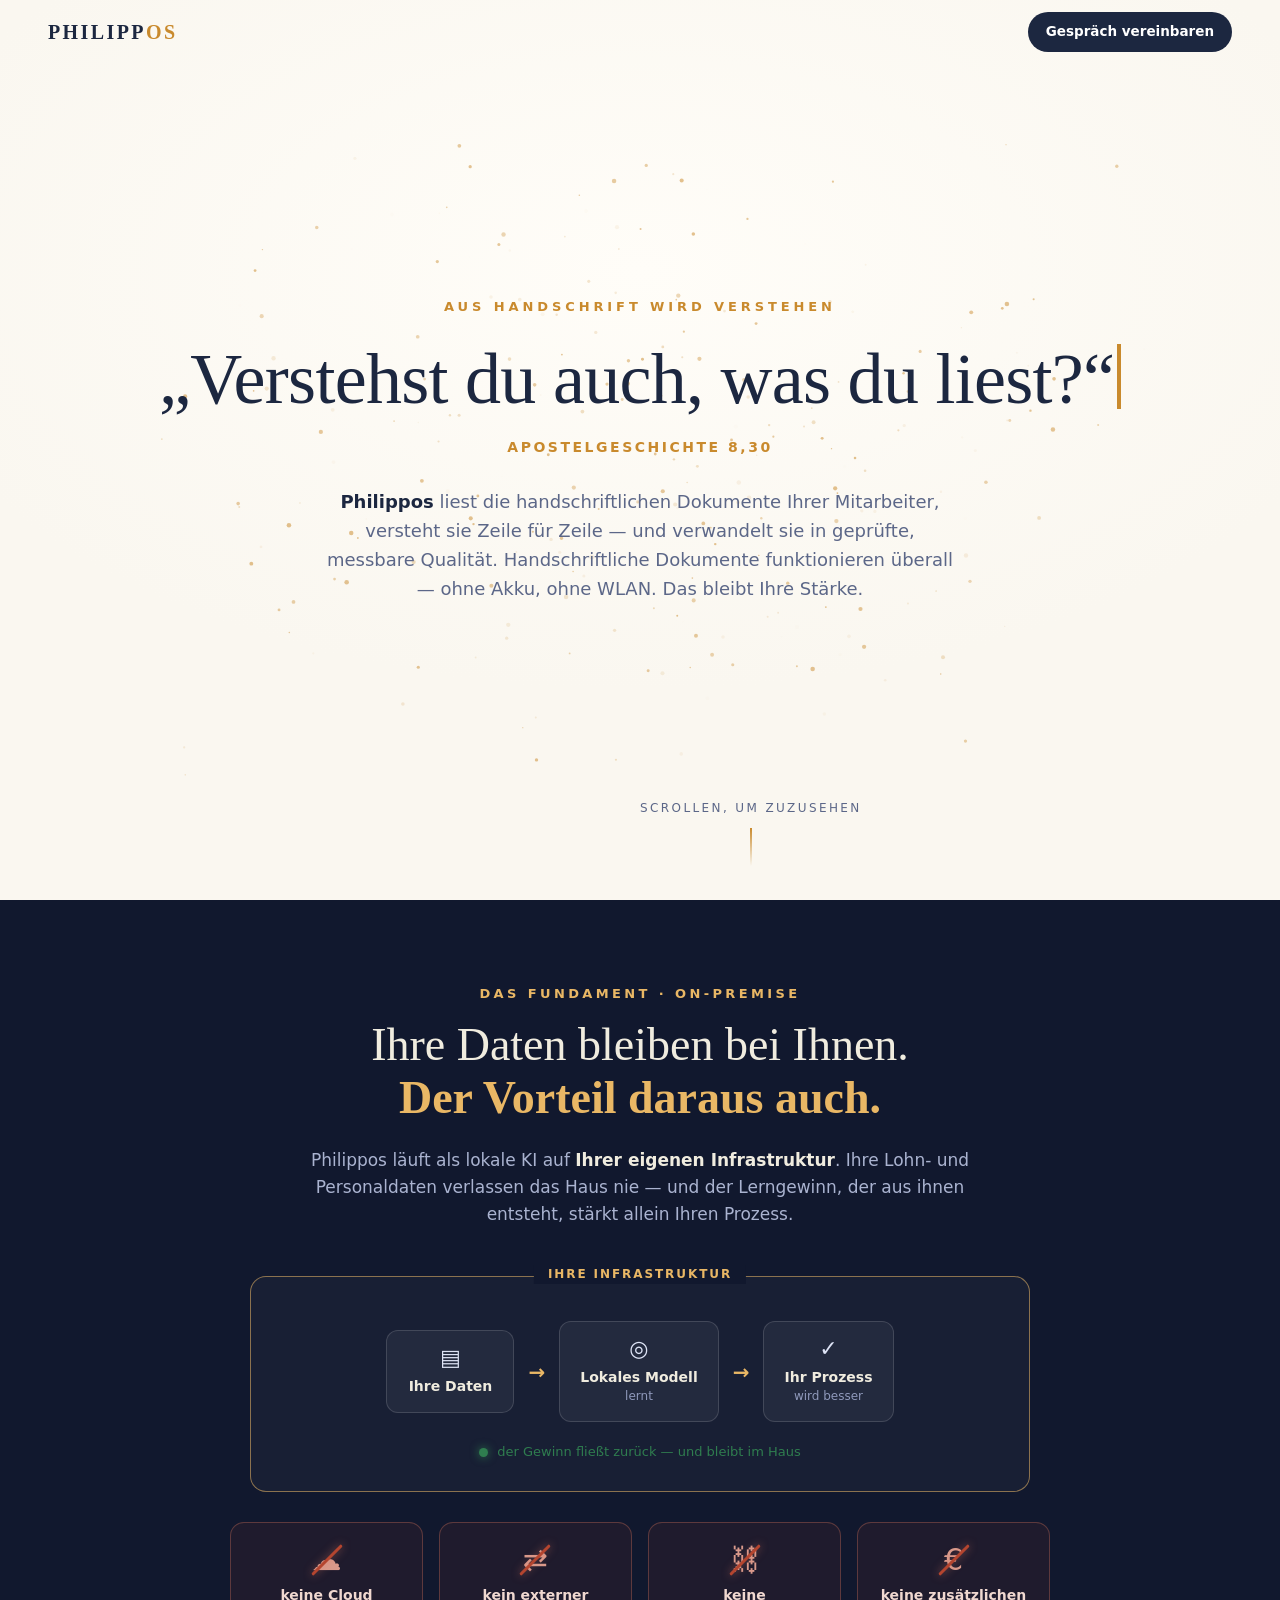
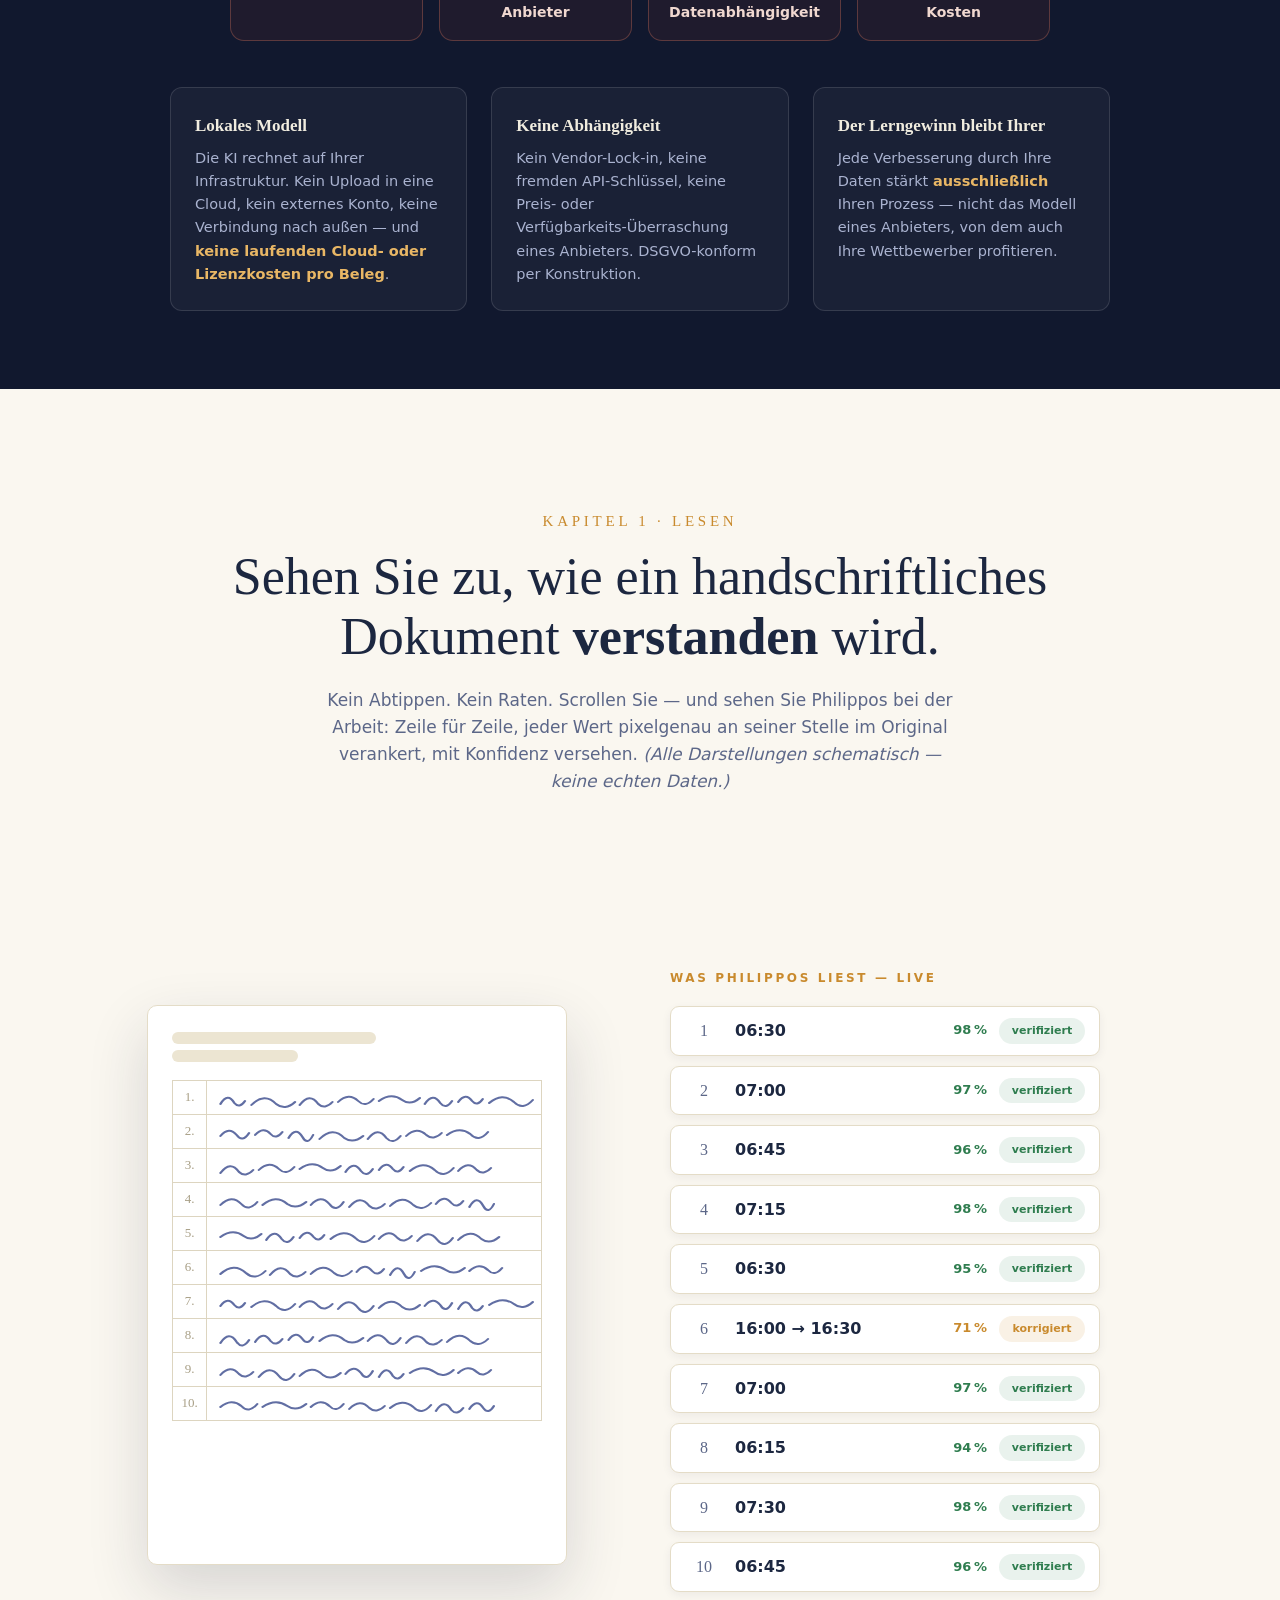
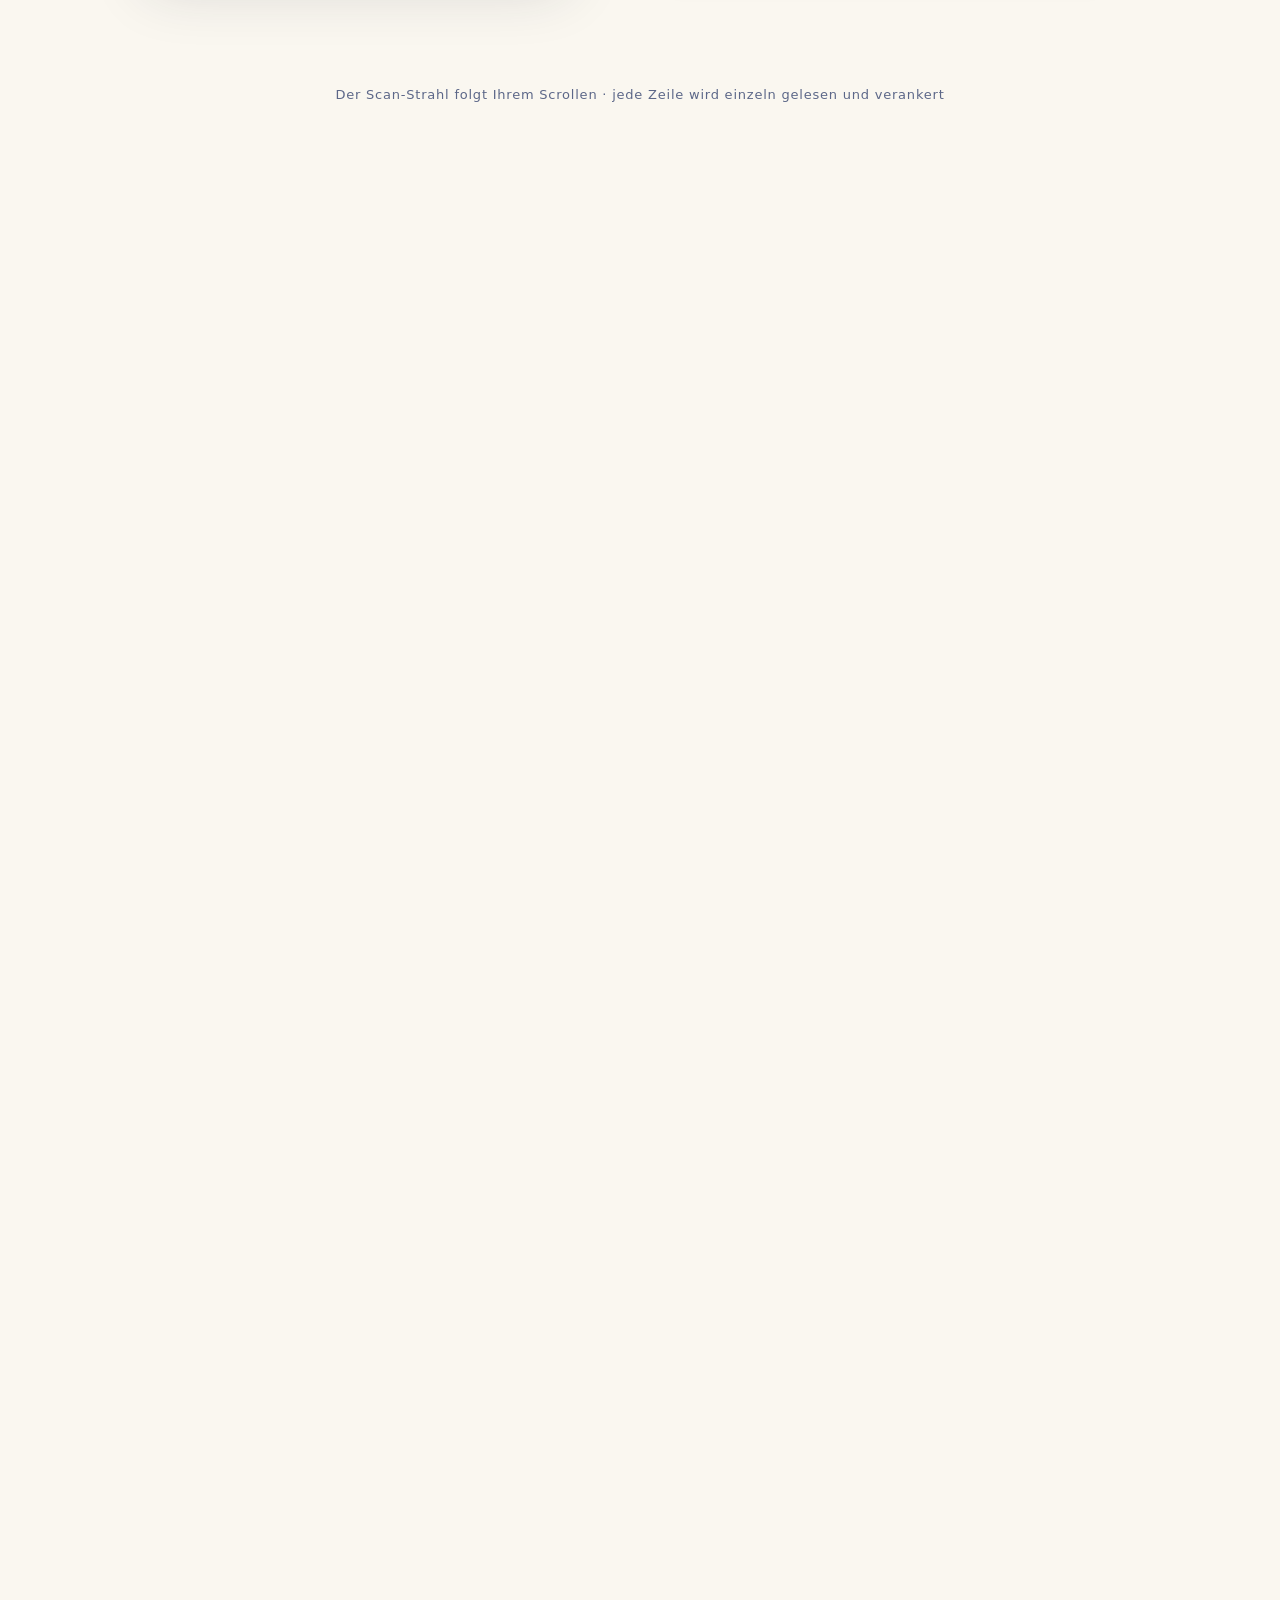
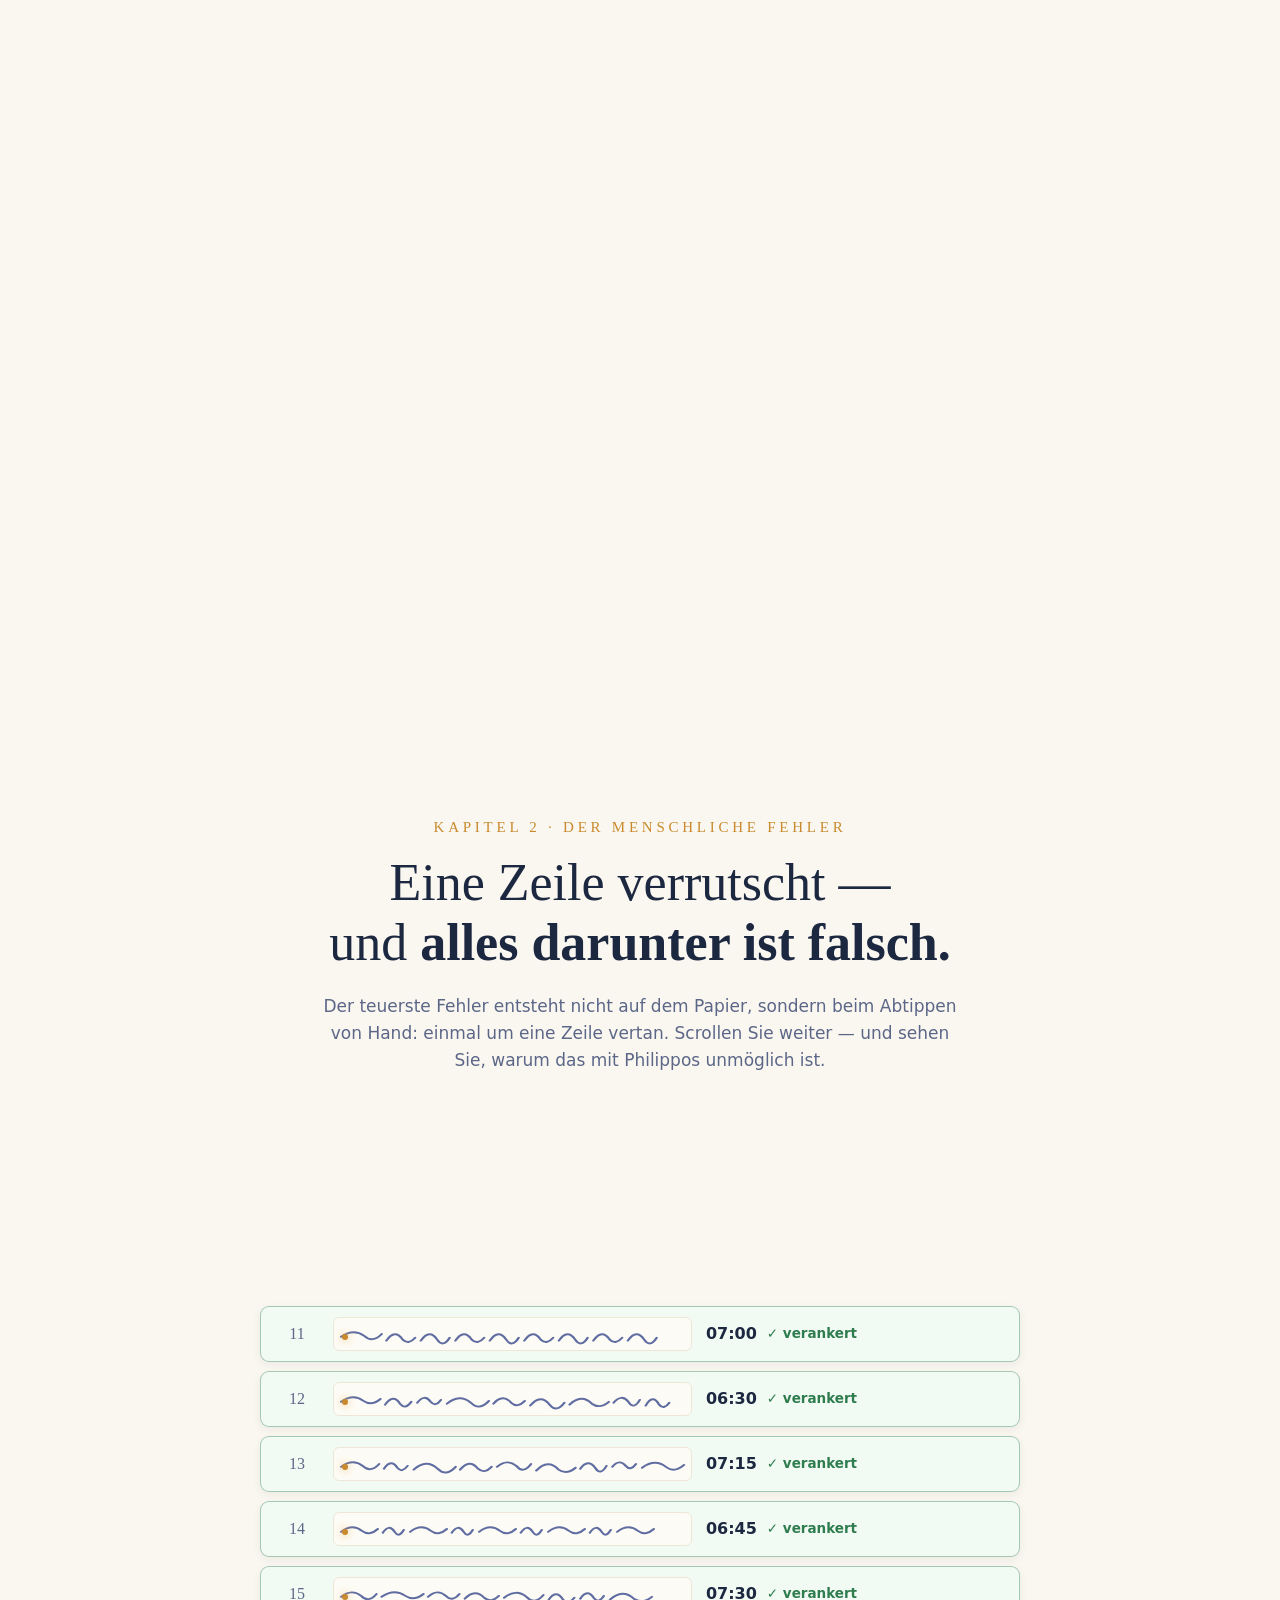
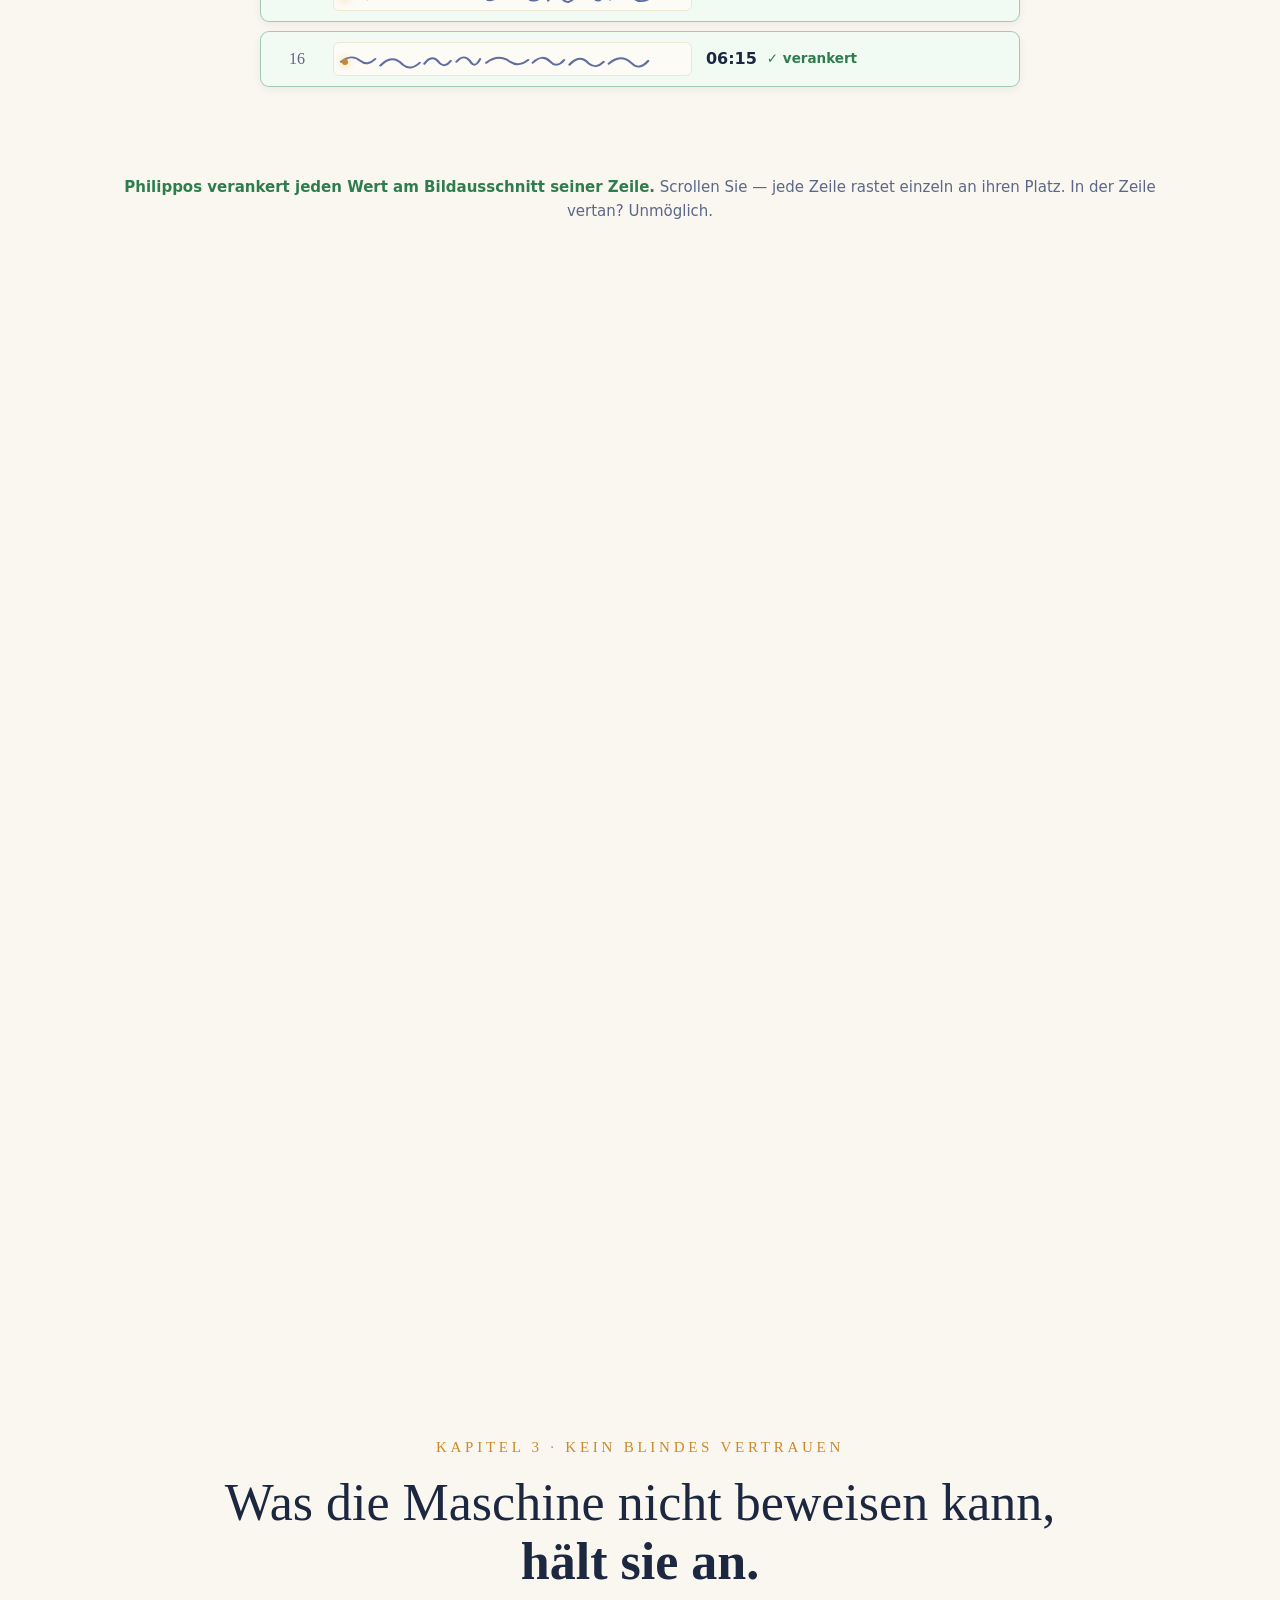
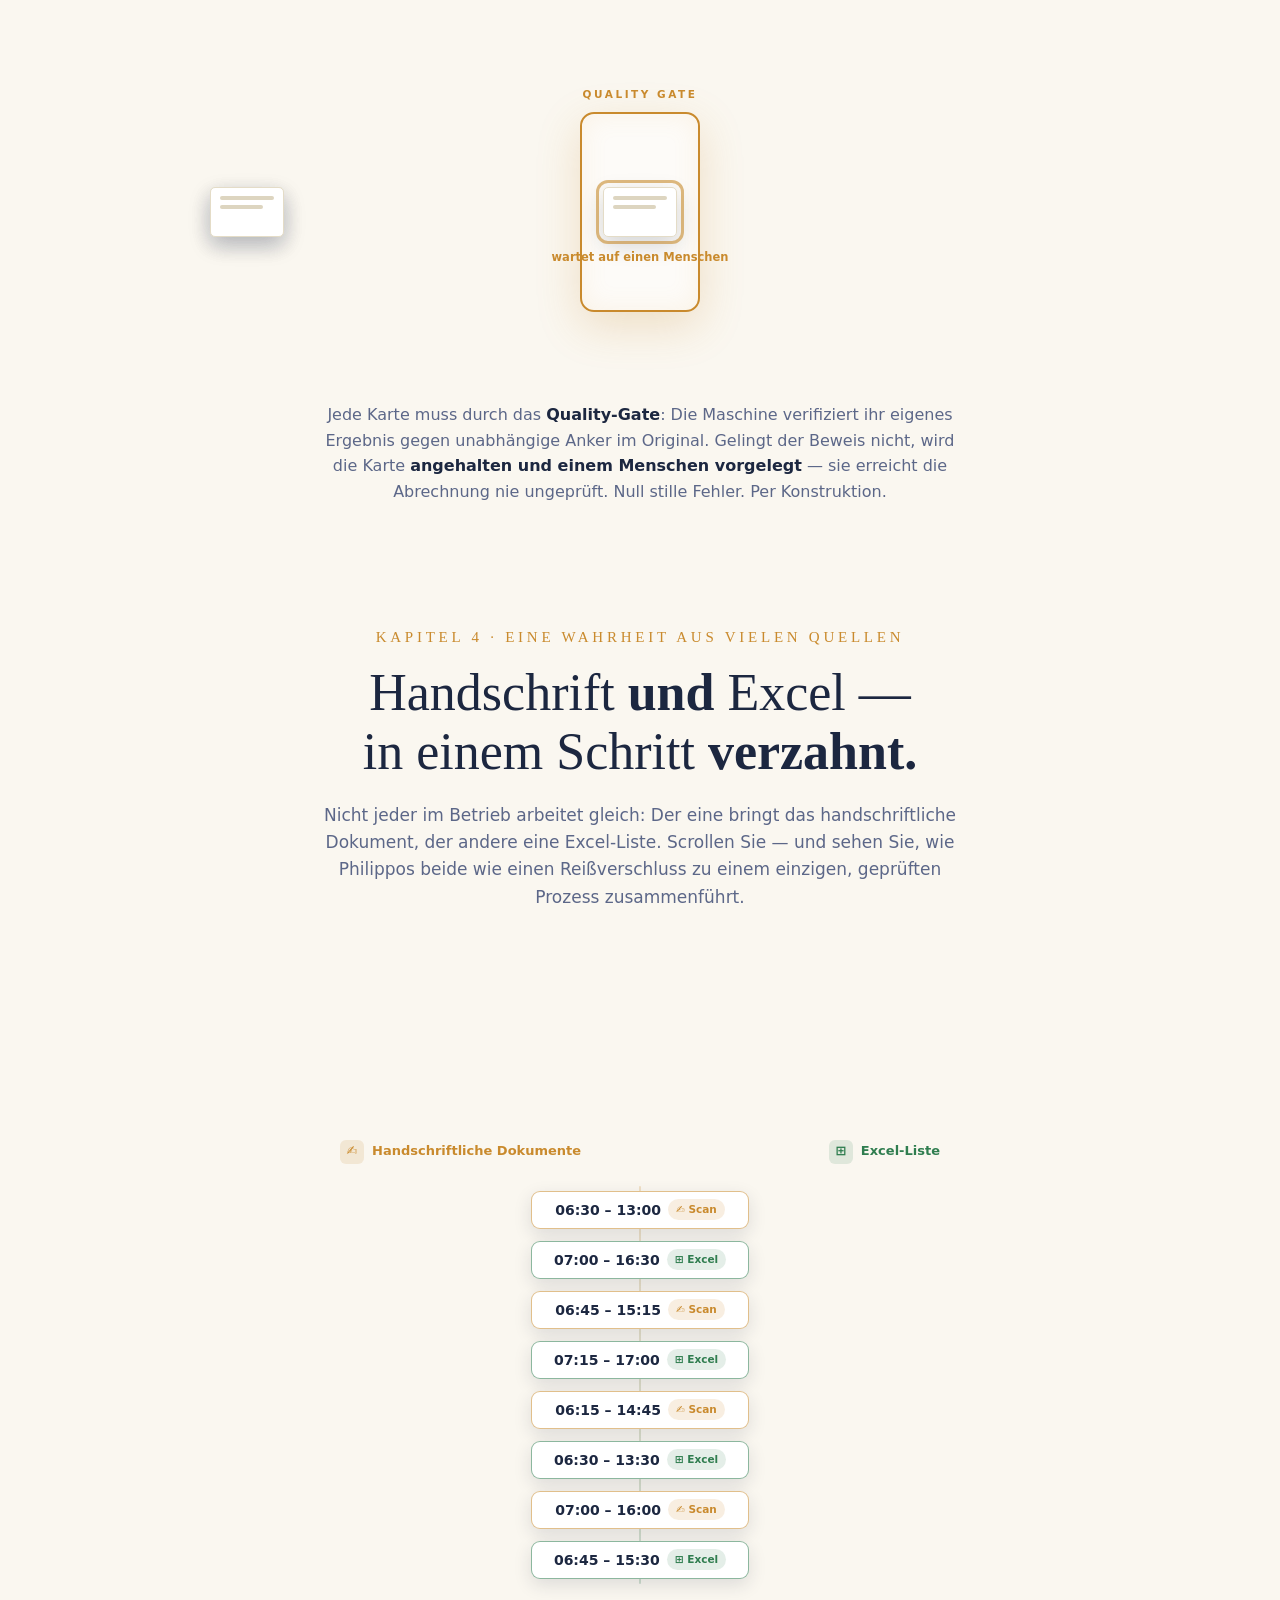
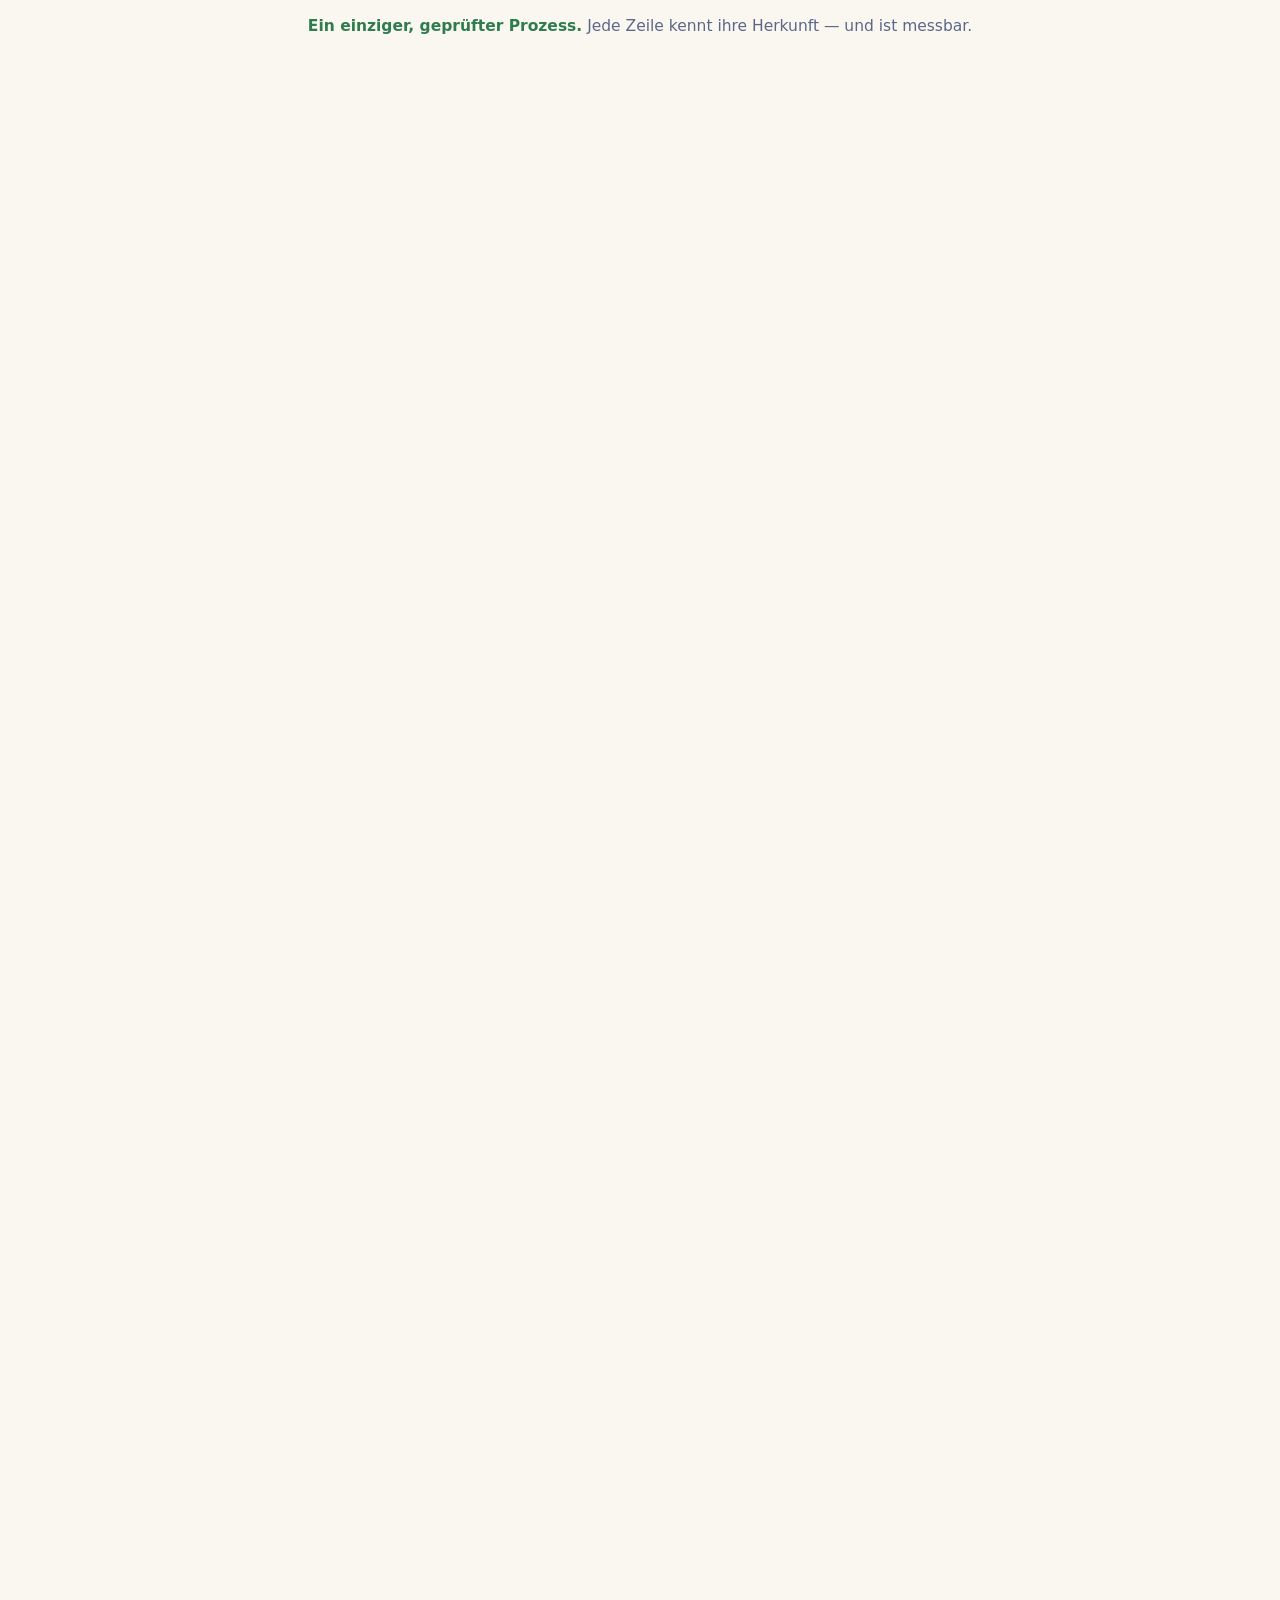
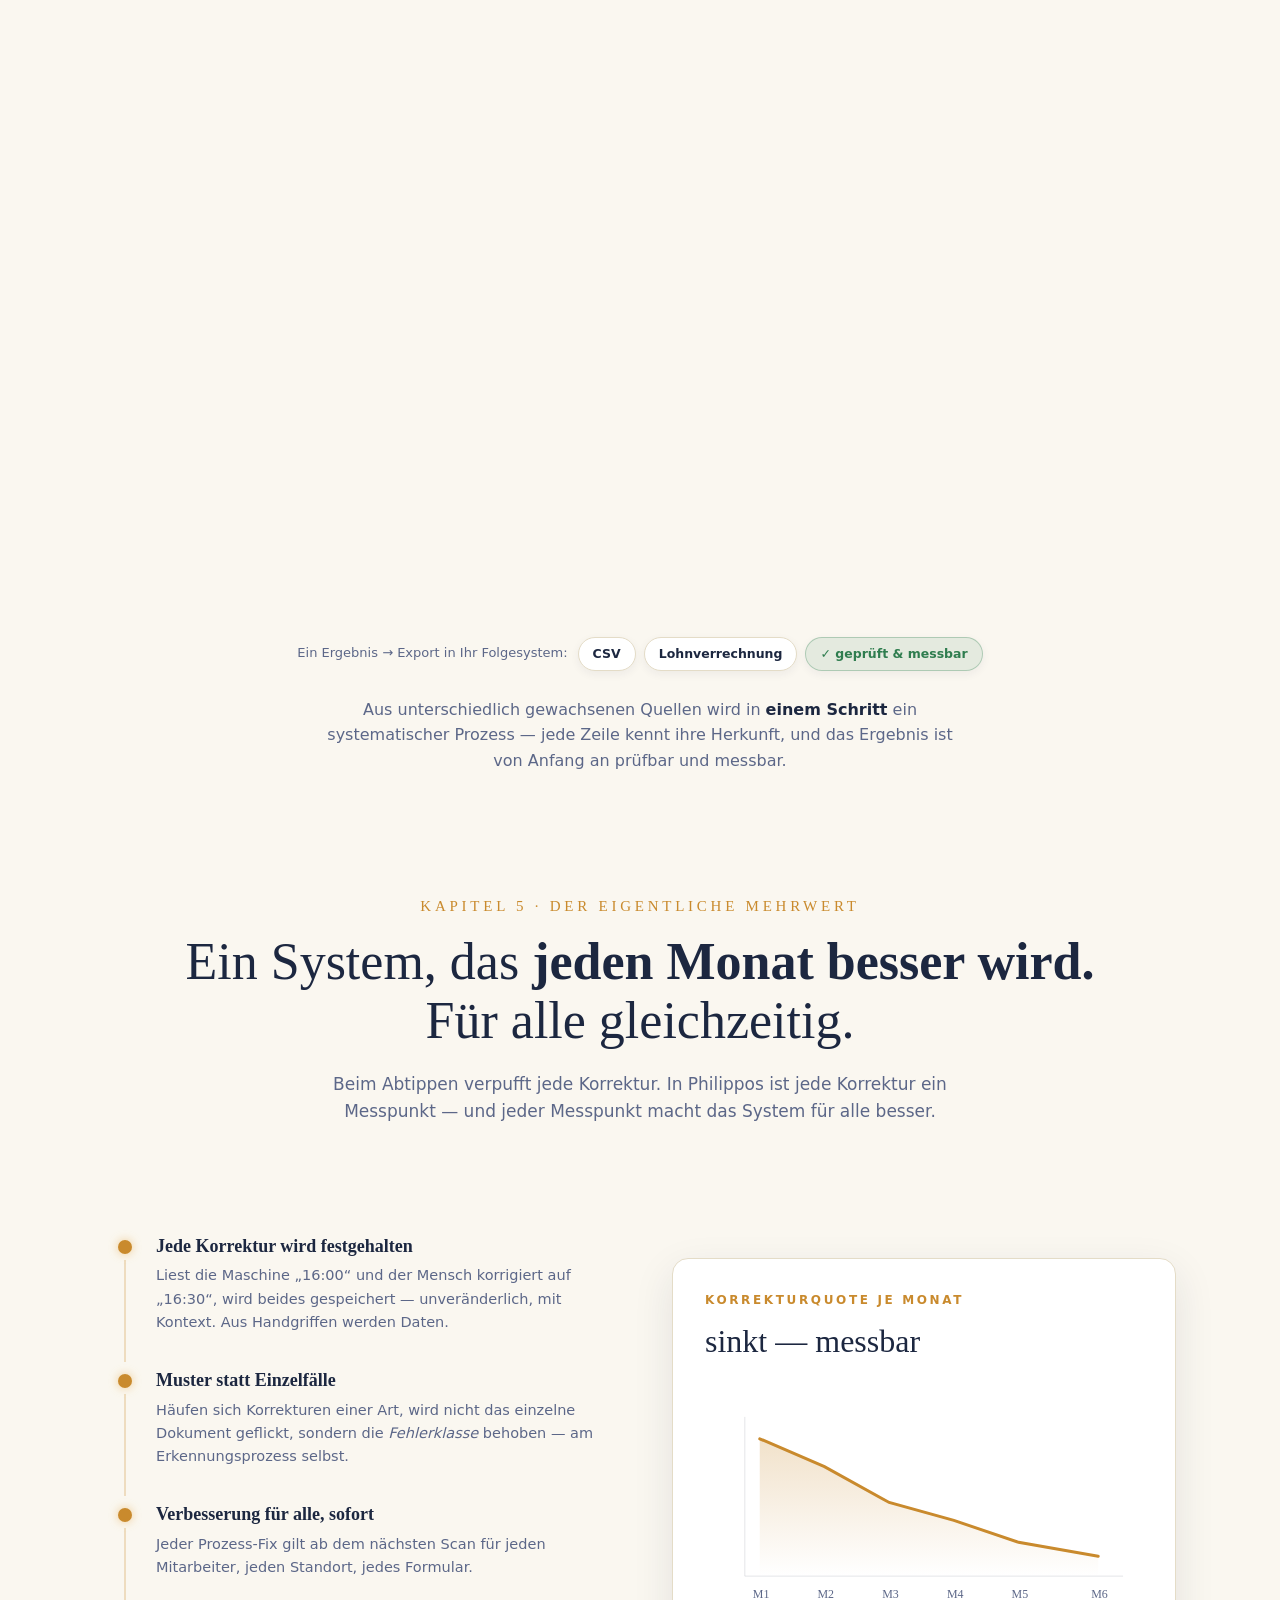
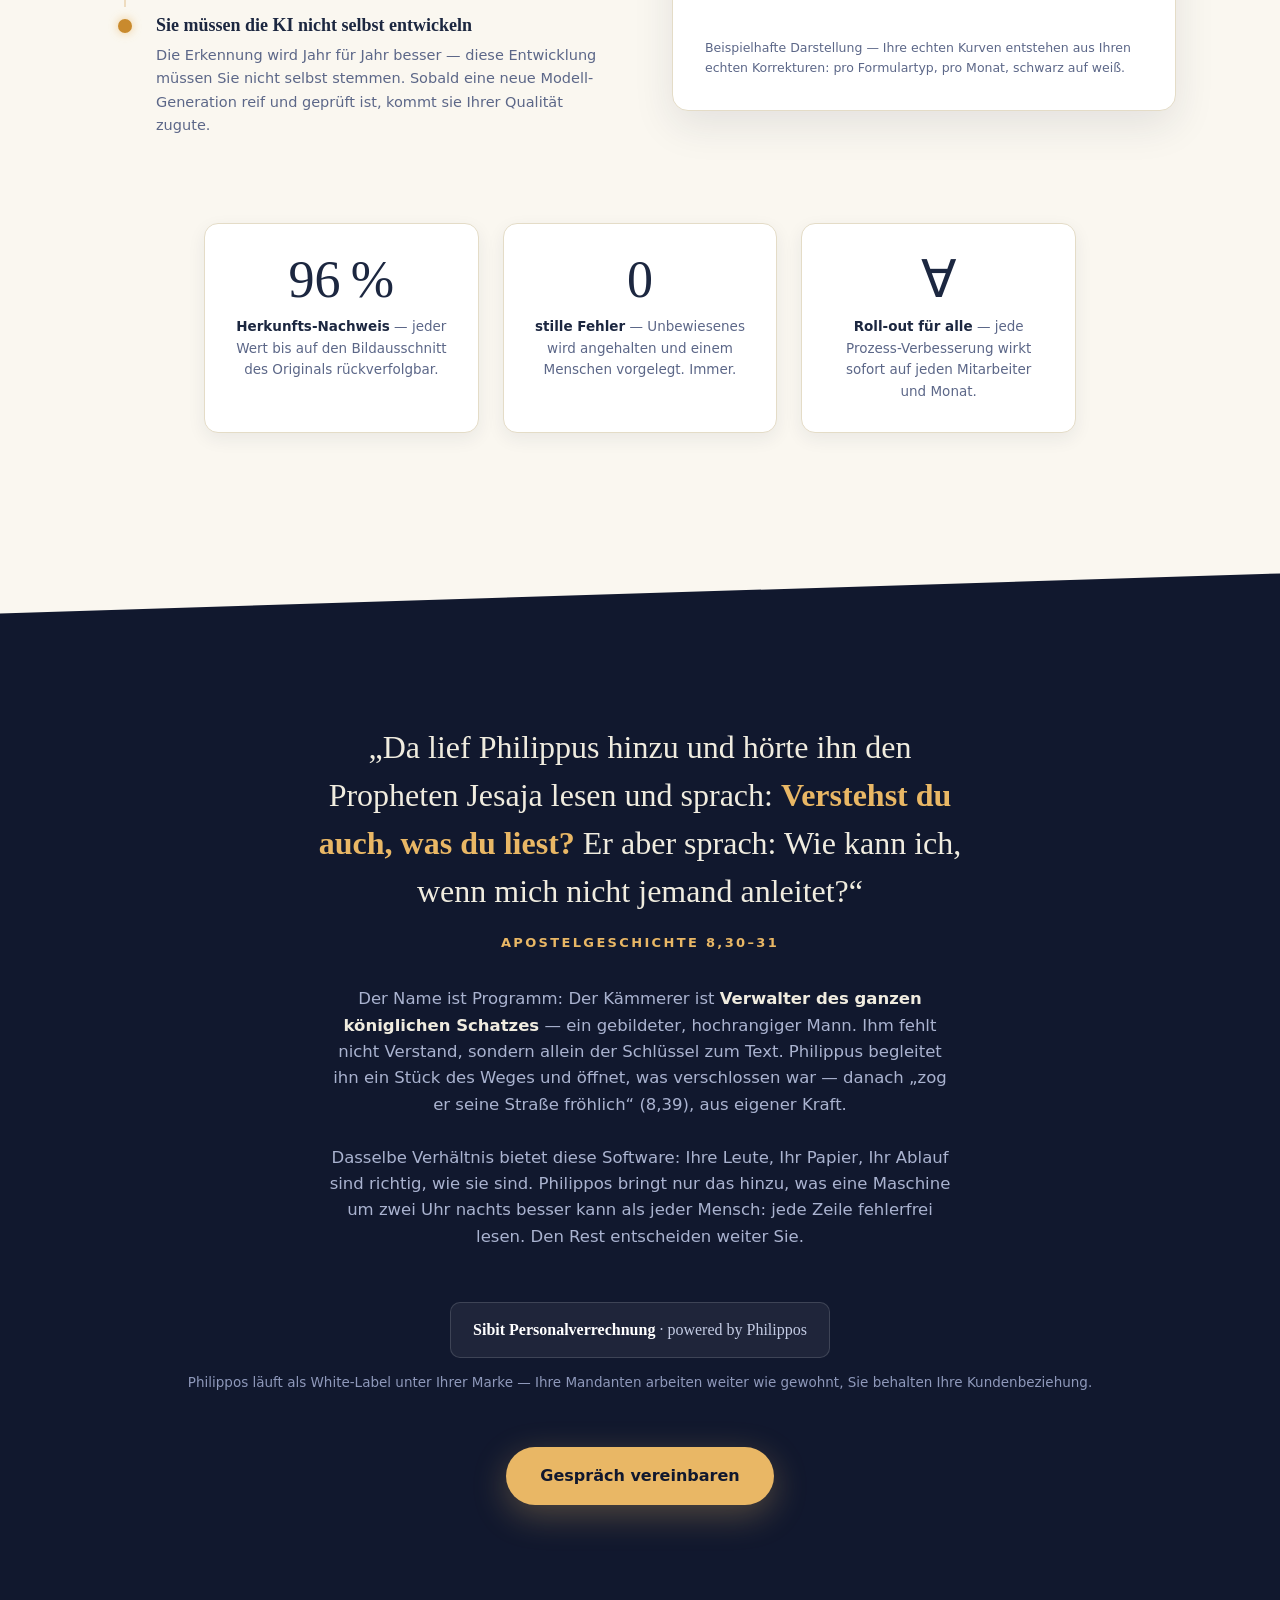
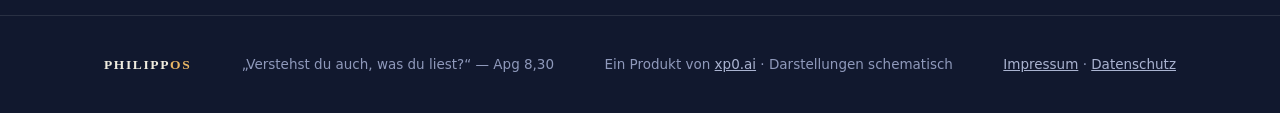
==== commit dd2b0649: "chore: deploy-source marker + auto-deploy end-to-end test" ====
--- a/public/index.html
+++ b/public/index.html
@@ -1,3 +1,4 @@
+<!-- Quelle: github.com/xp0-ai/philippos-site · main · auto-deployed (deploytest-9e86e32) -->
 <!DOCTYPE html>
 <html lang="de">
 <head>
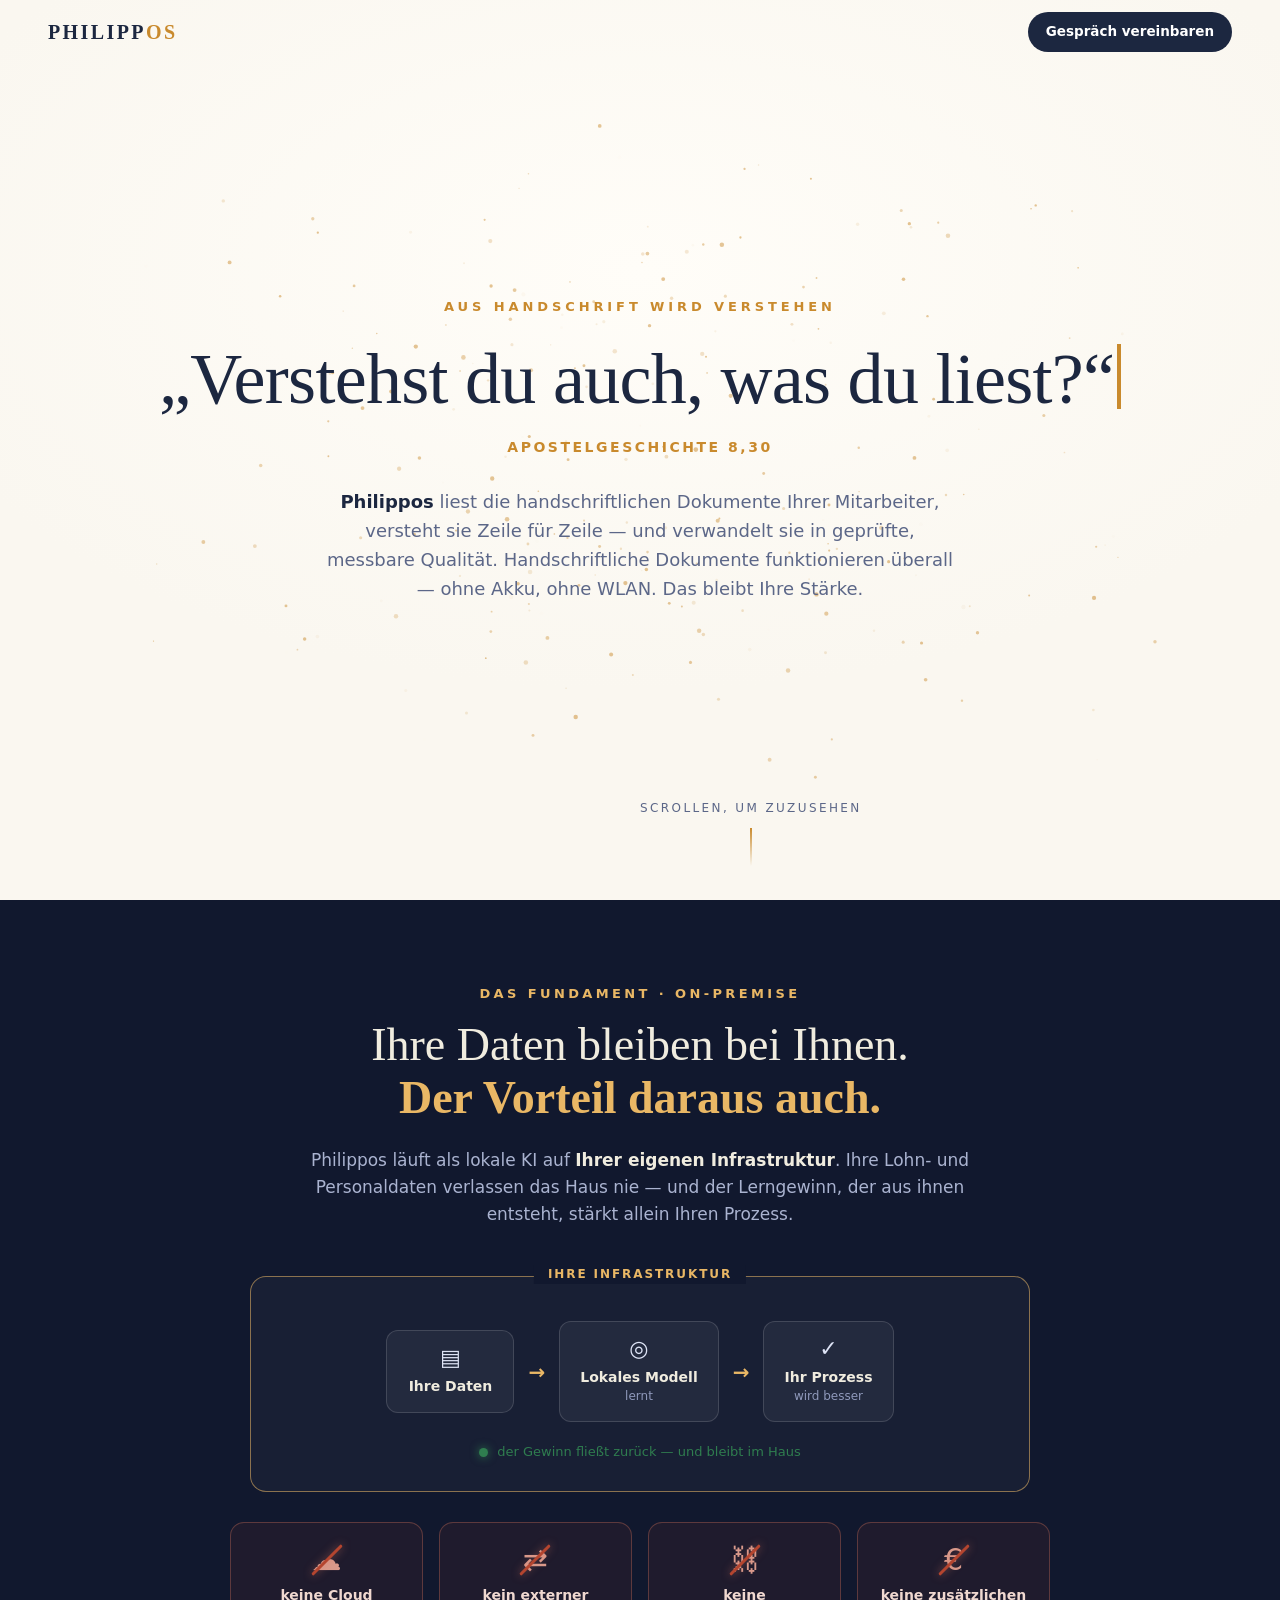
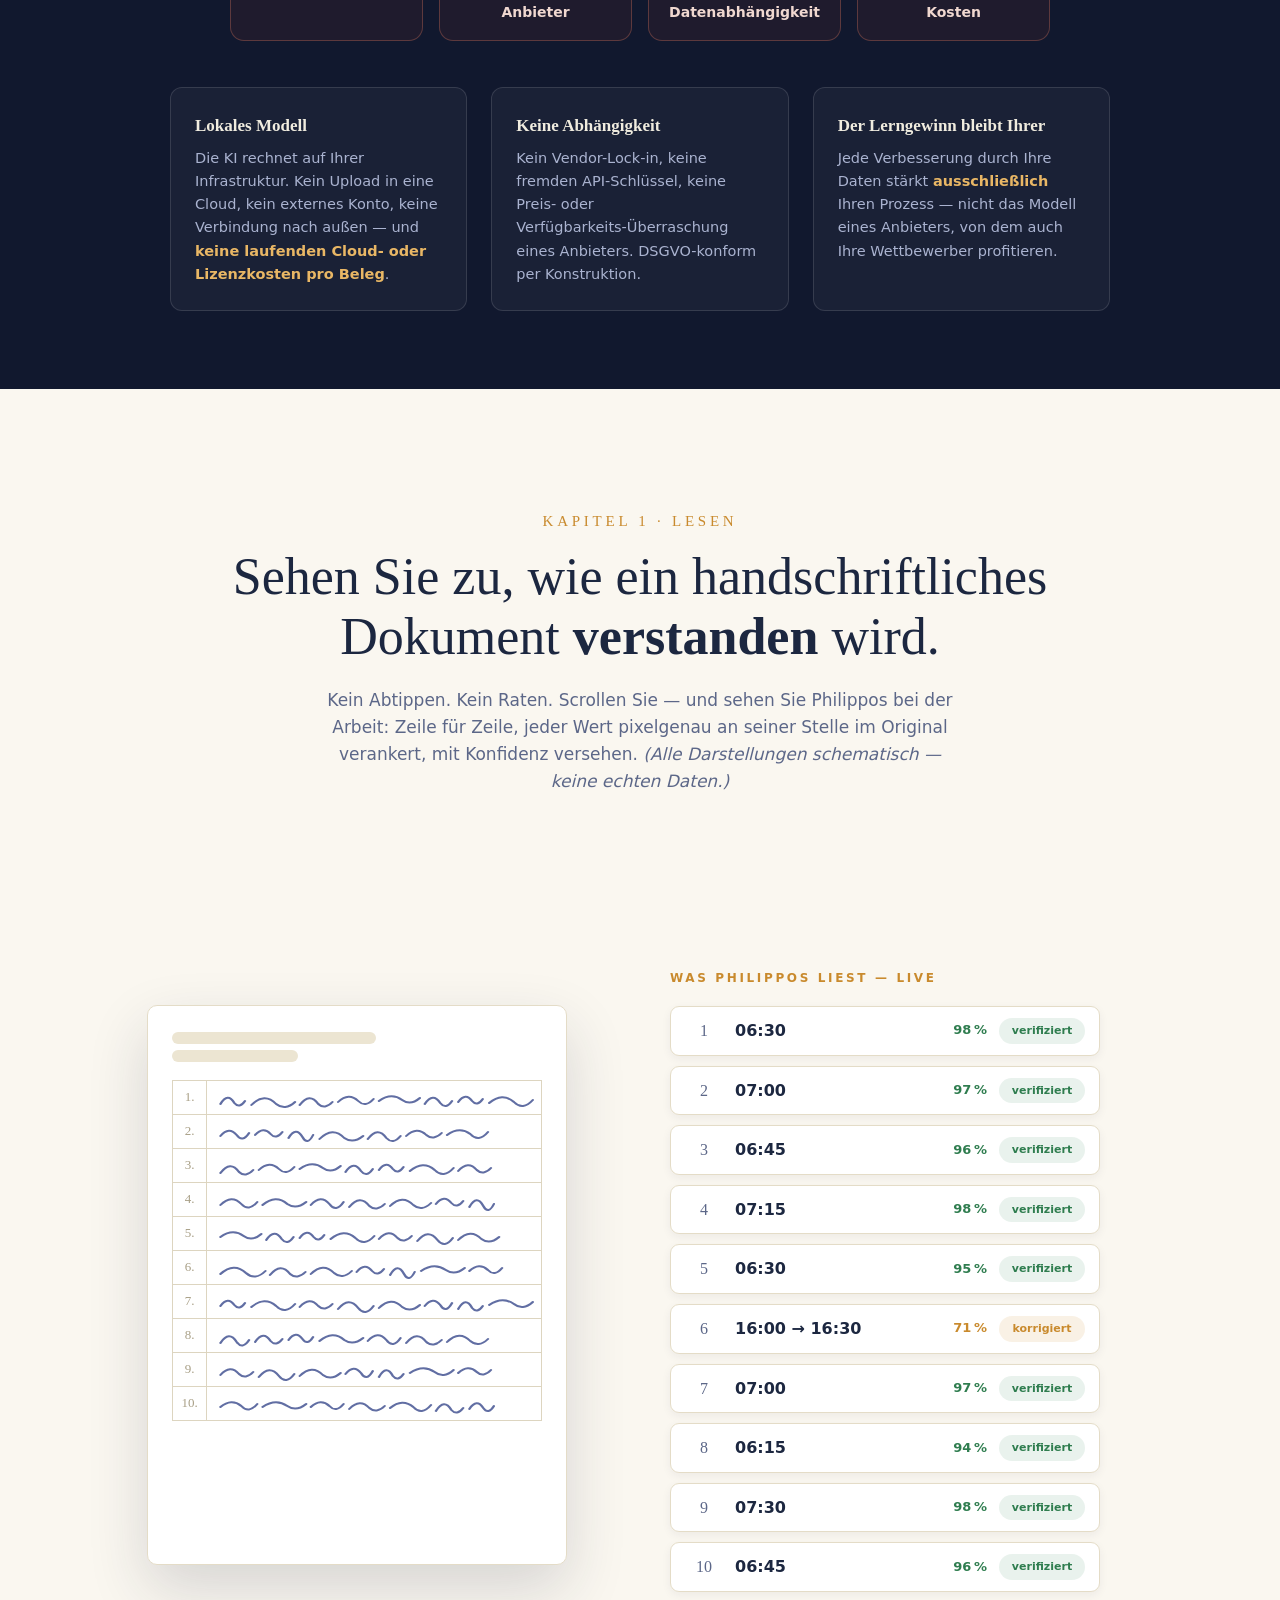
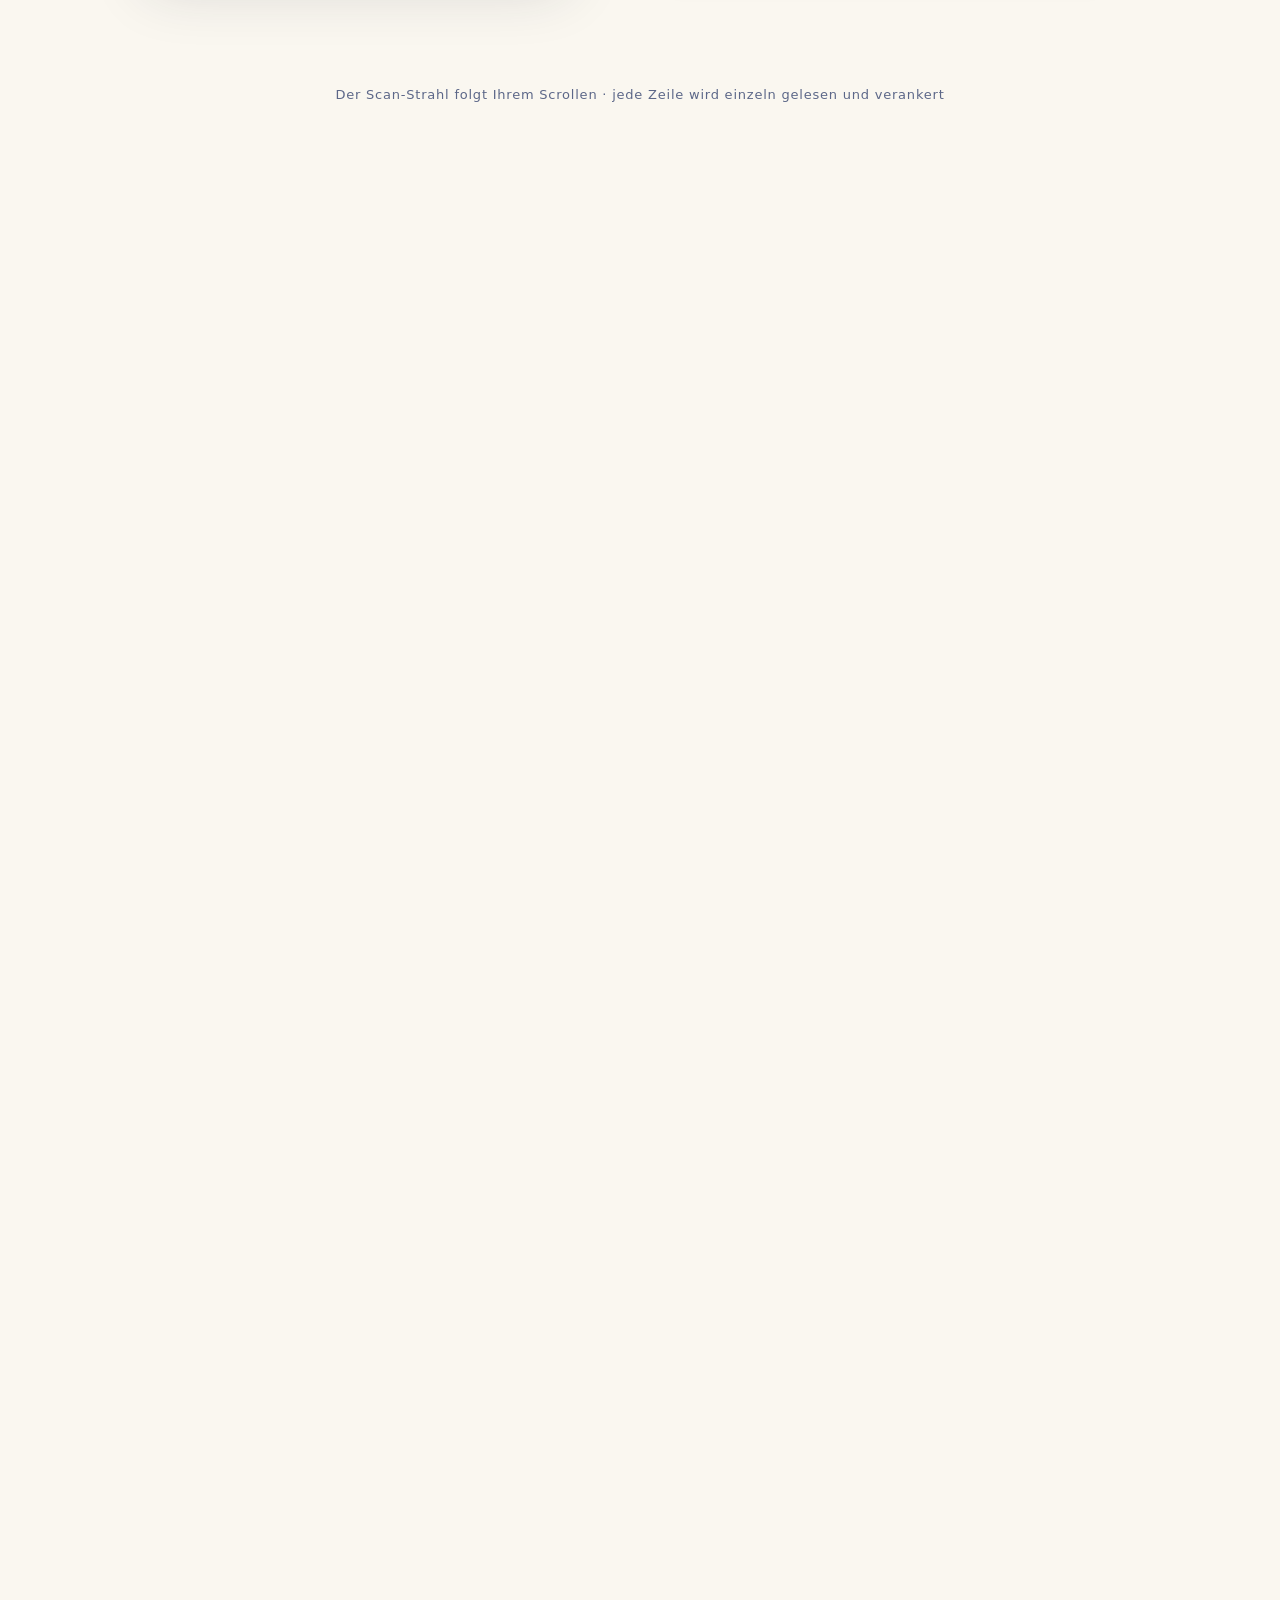
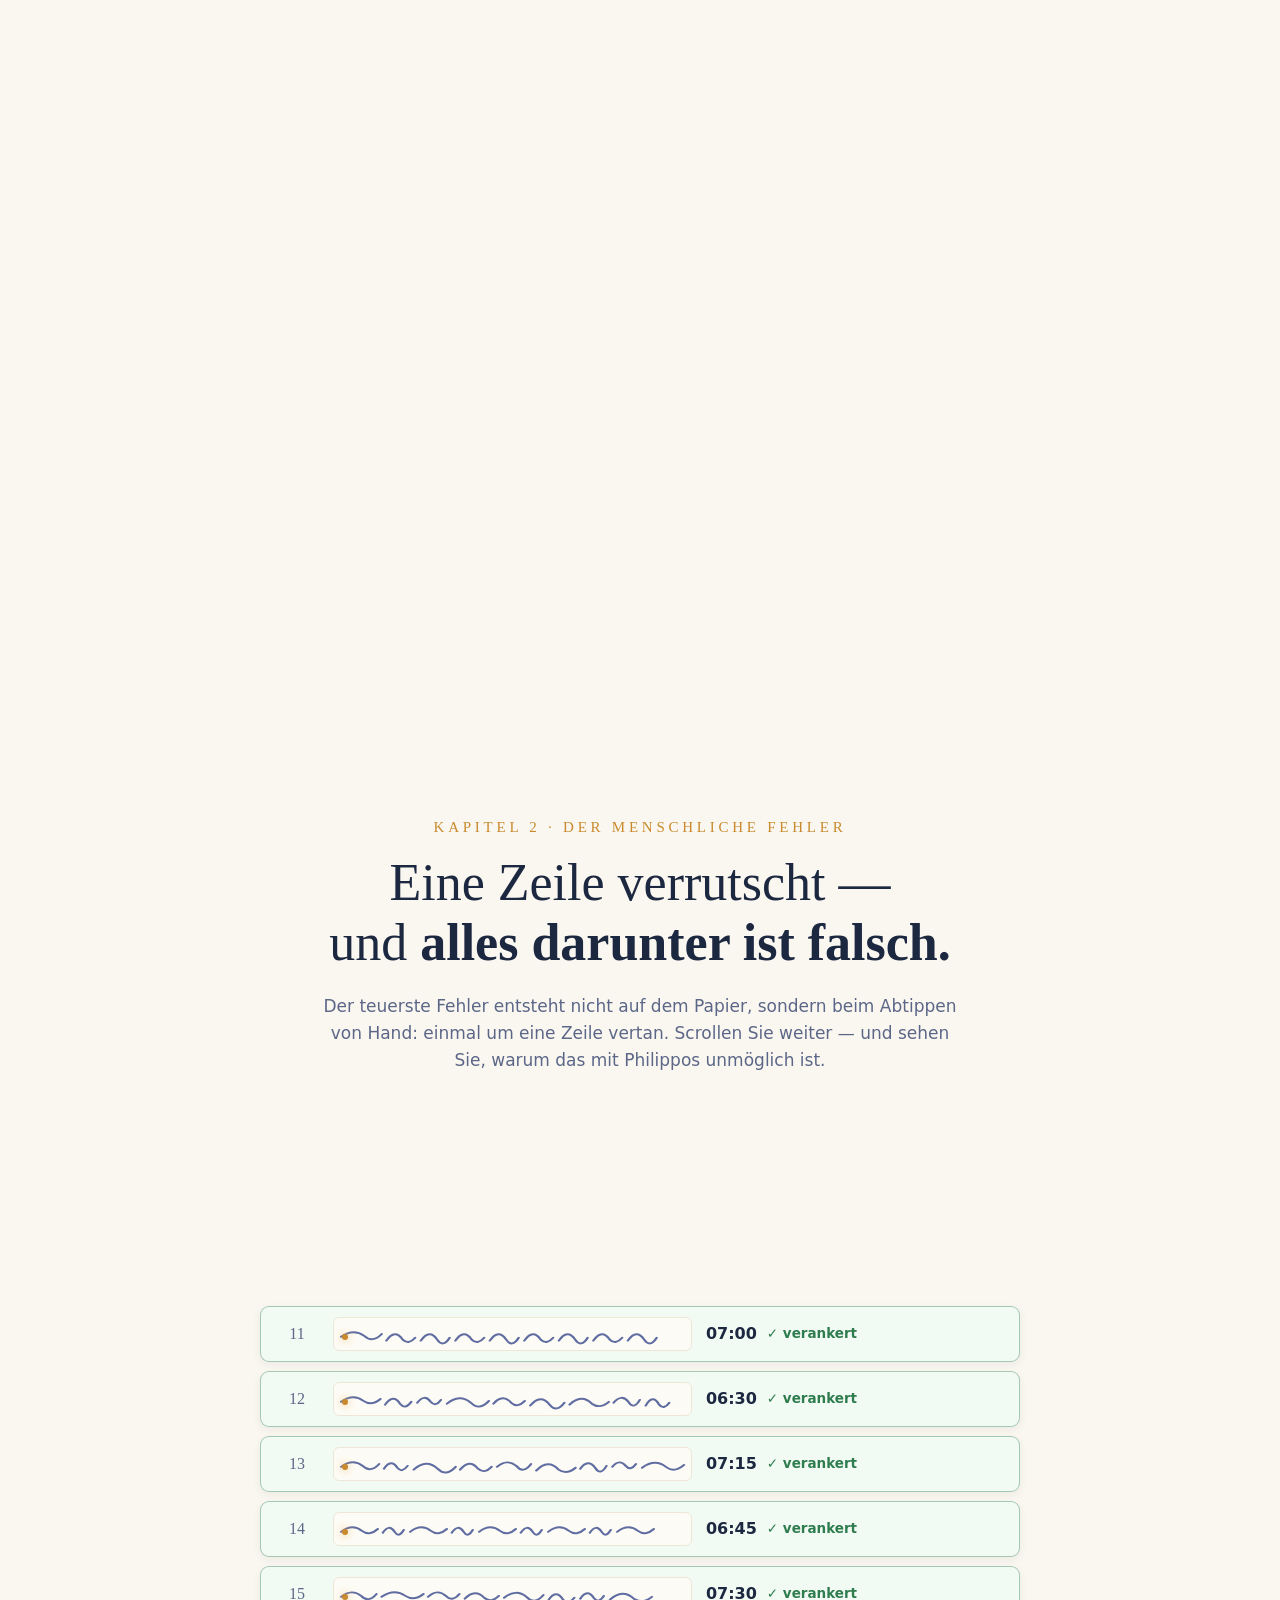
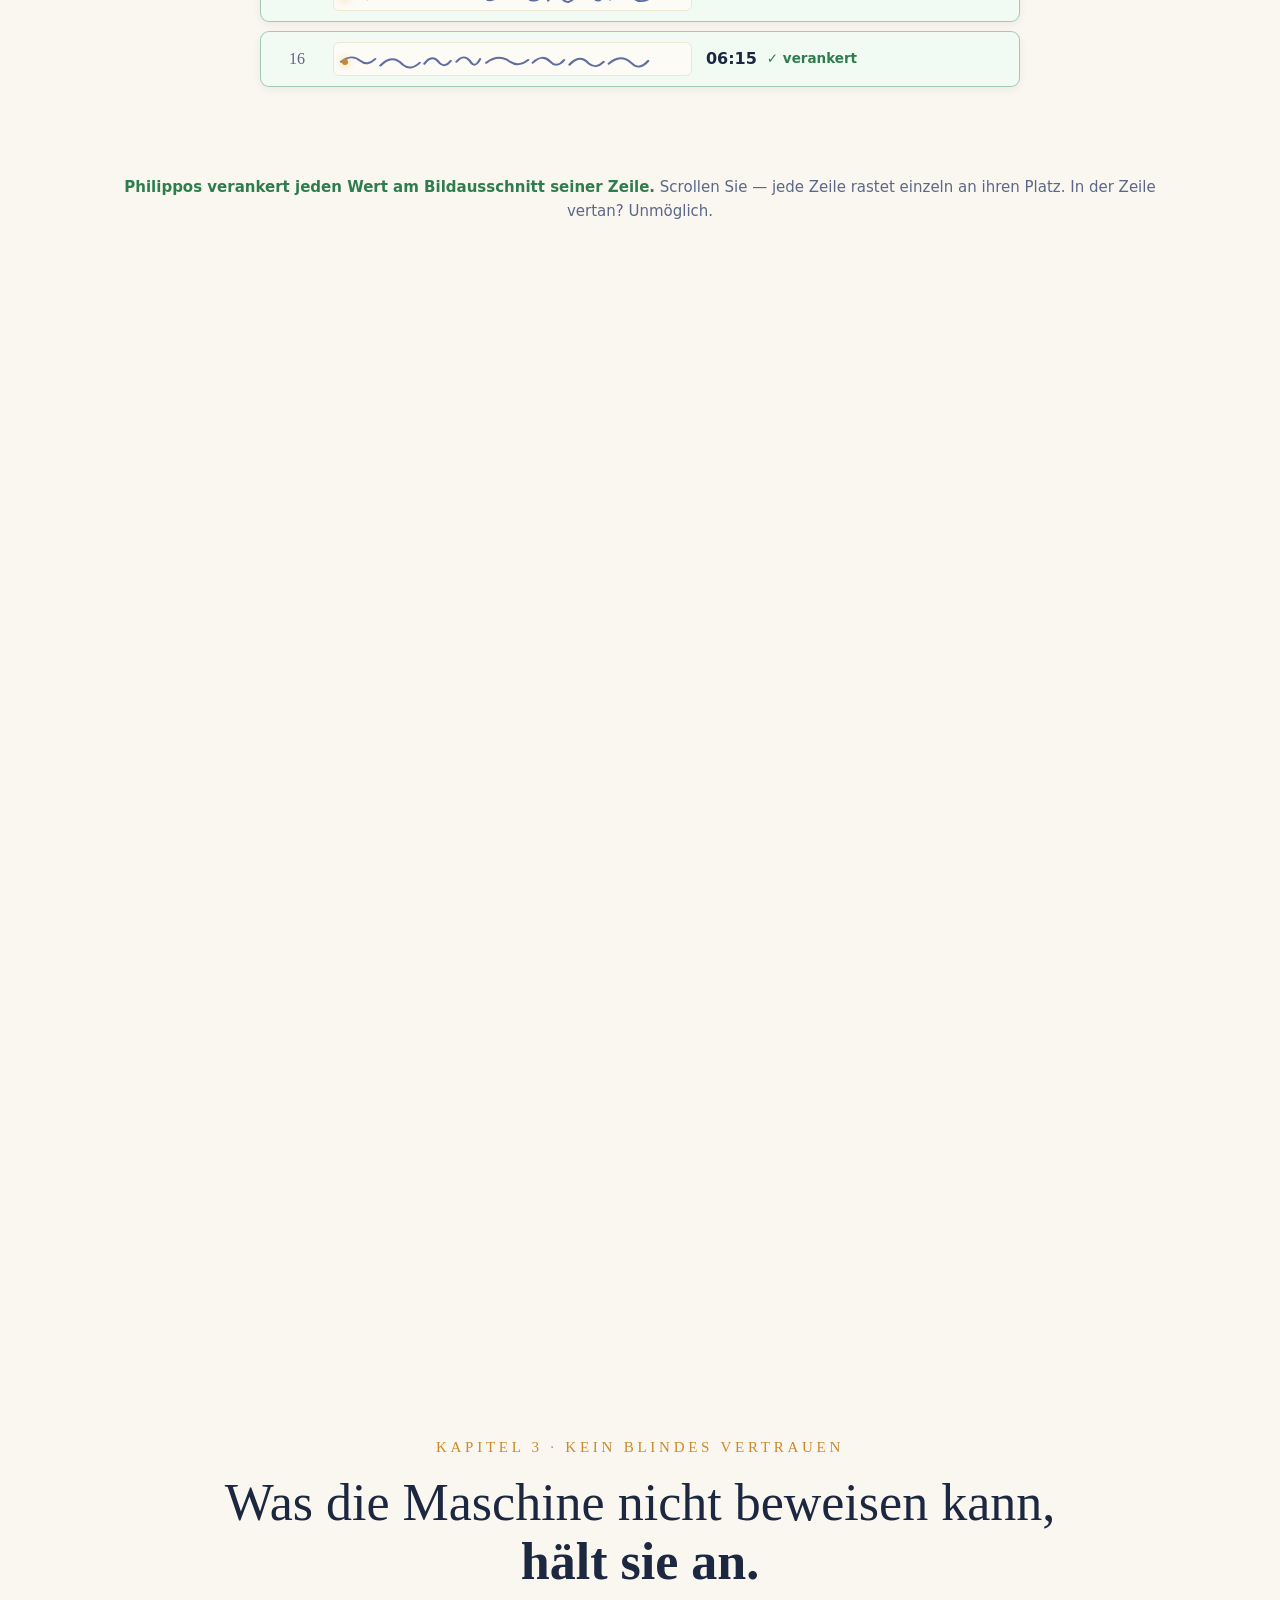
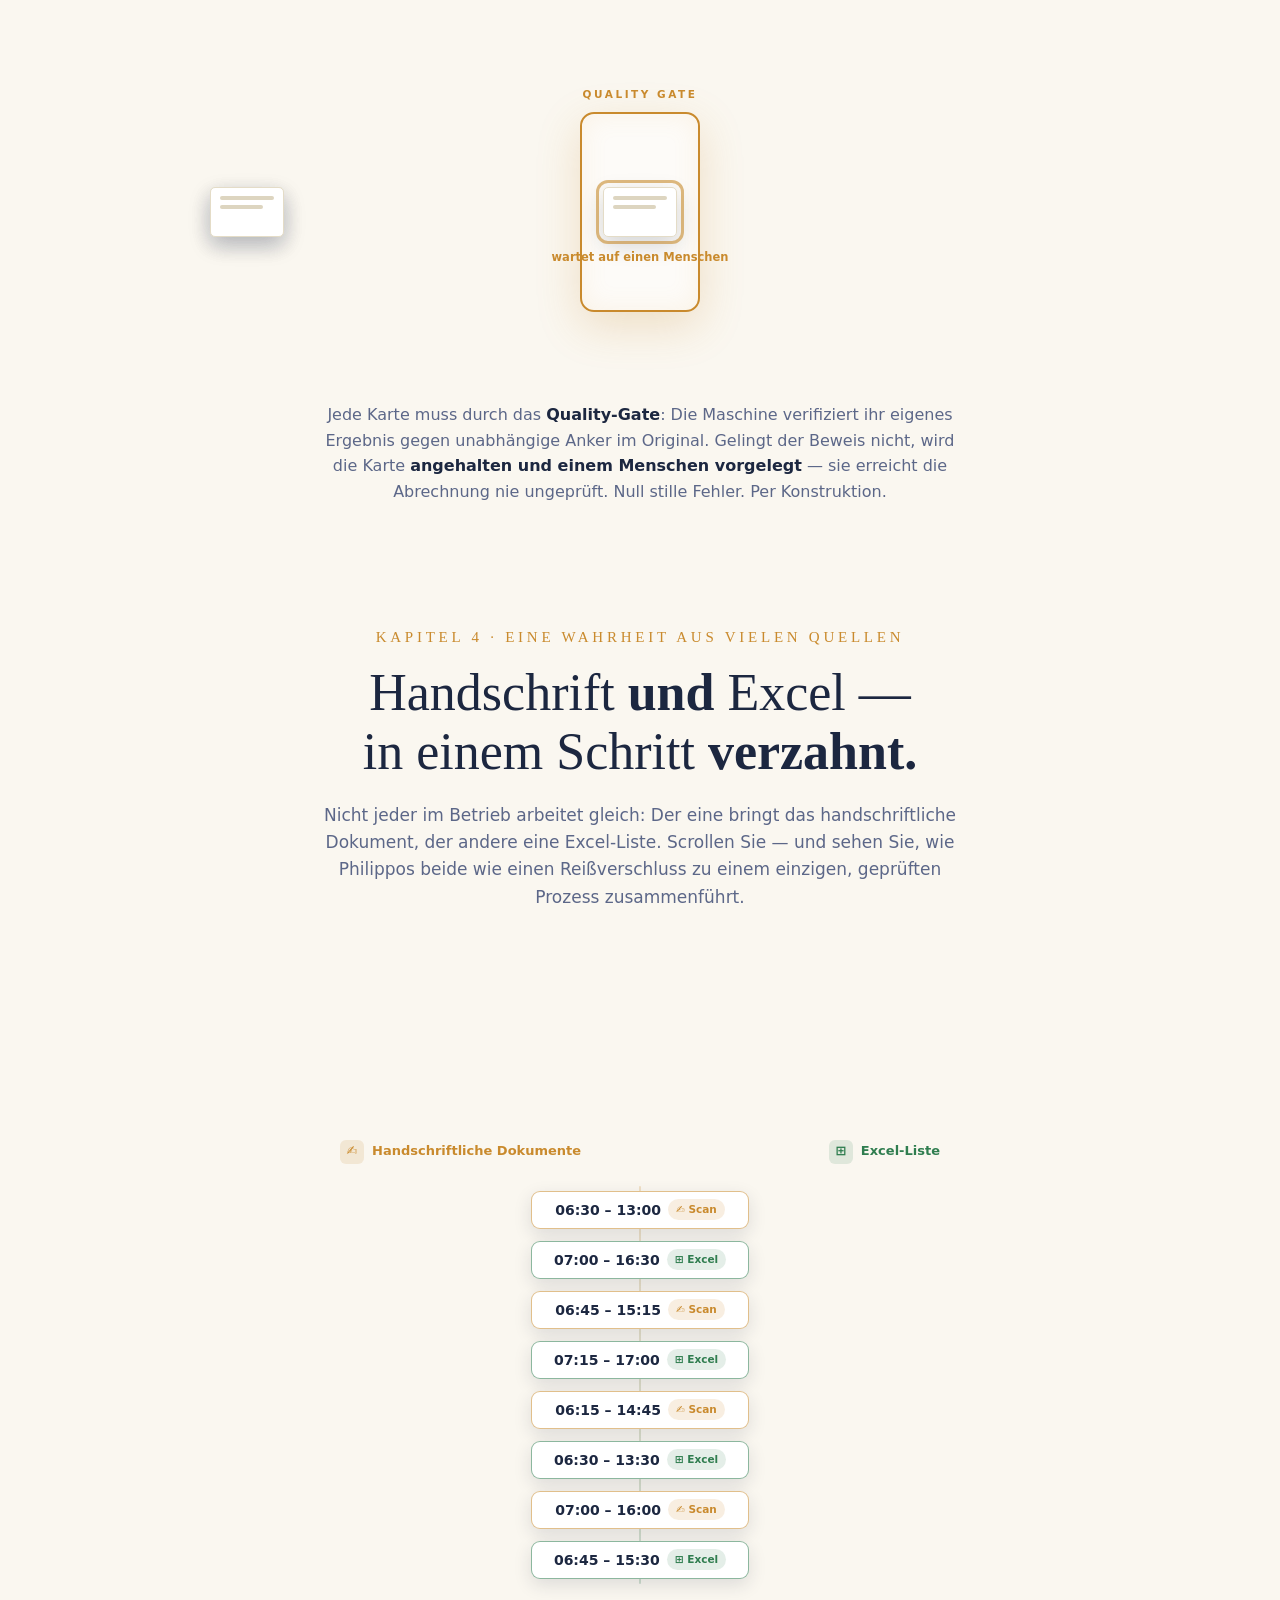
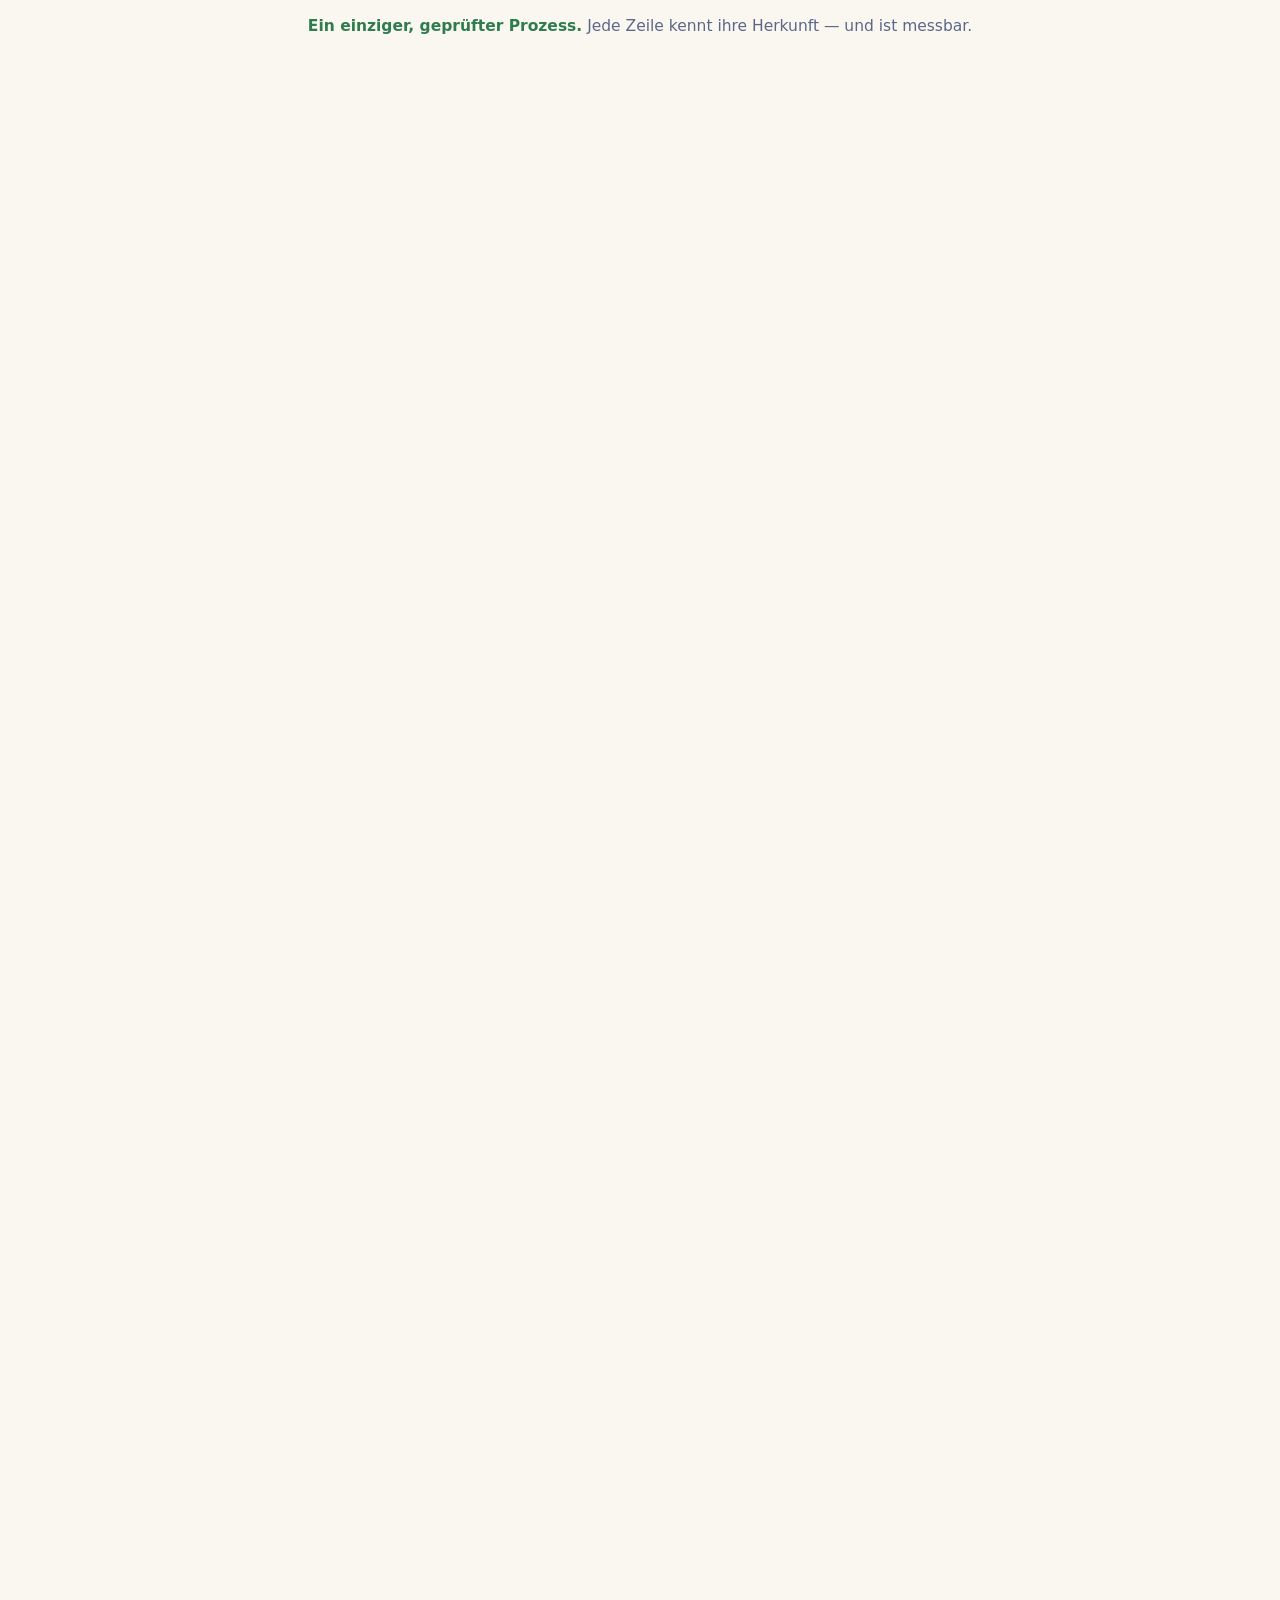
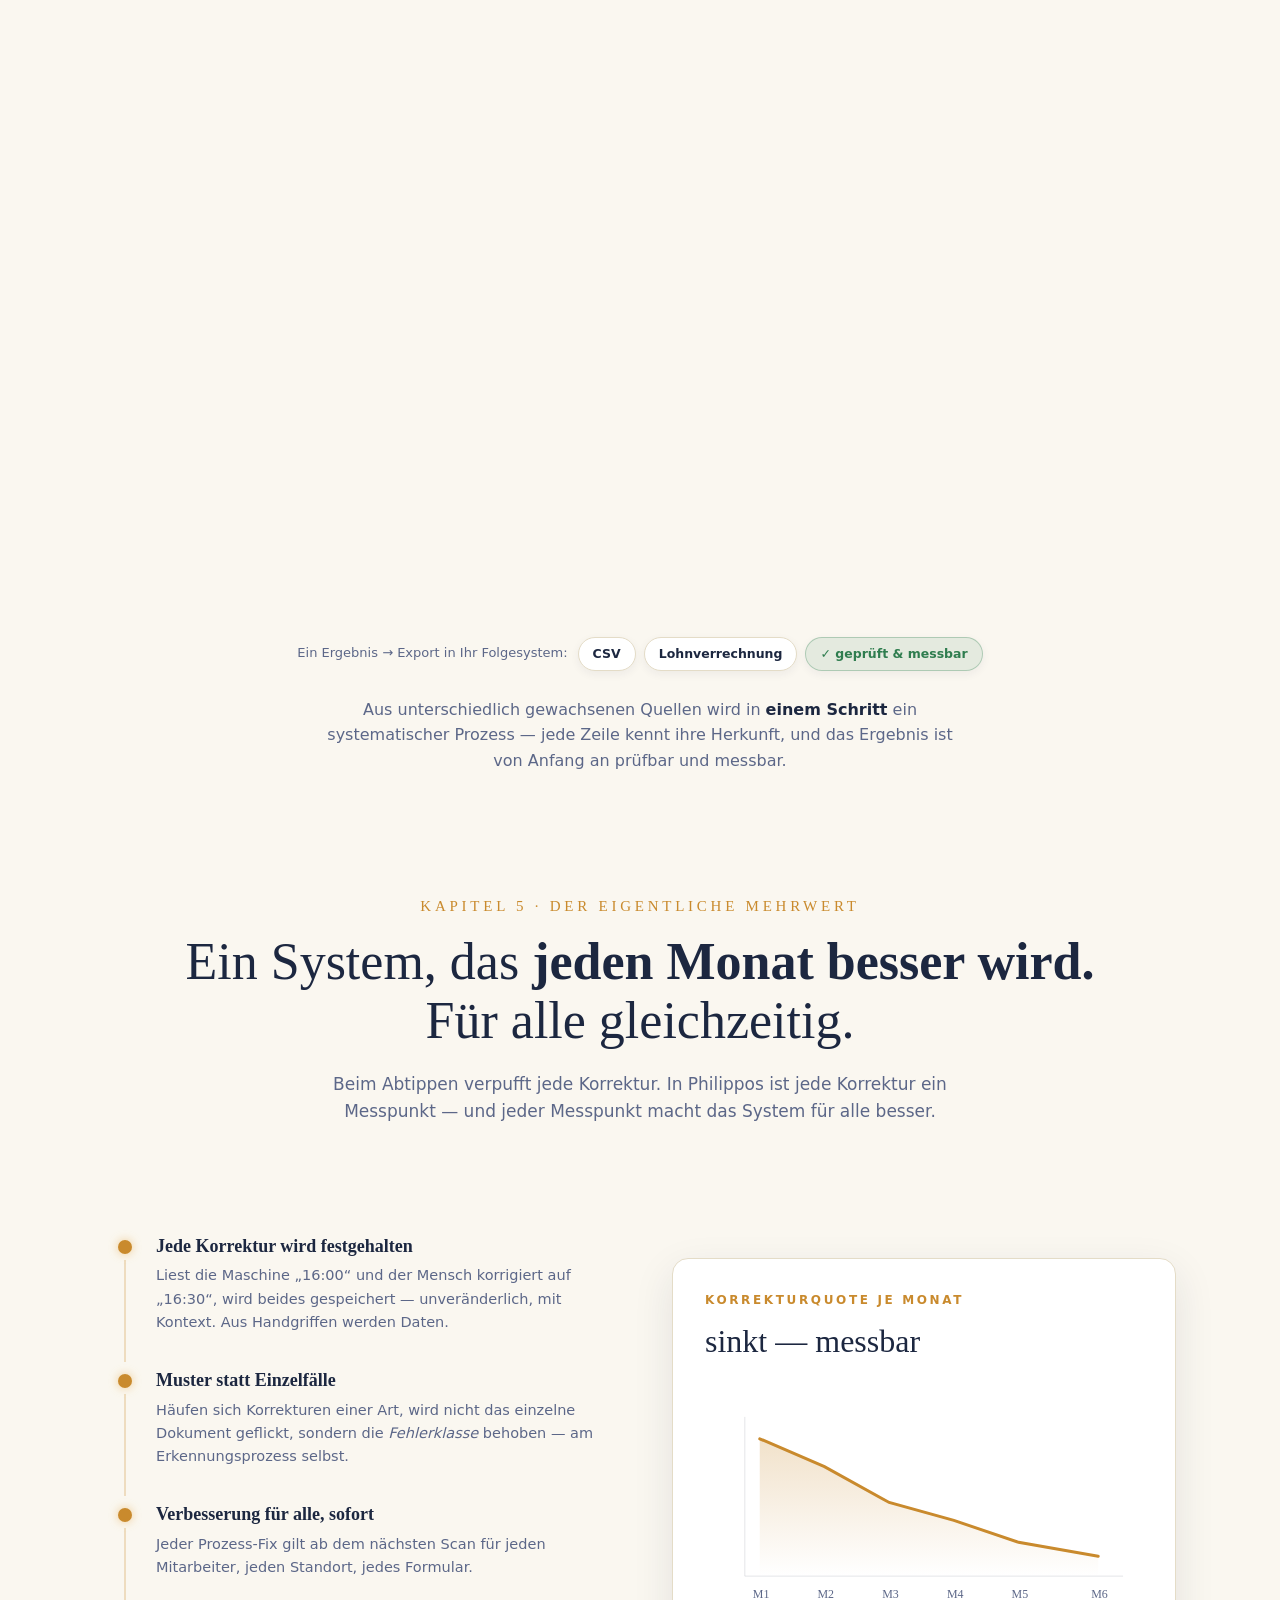
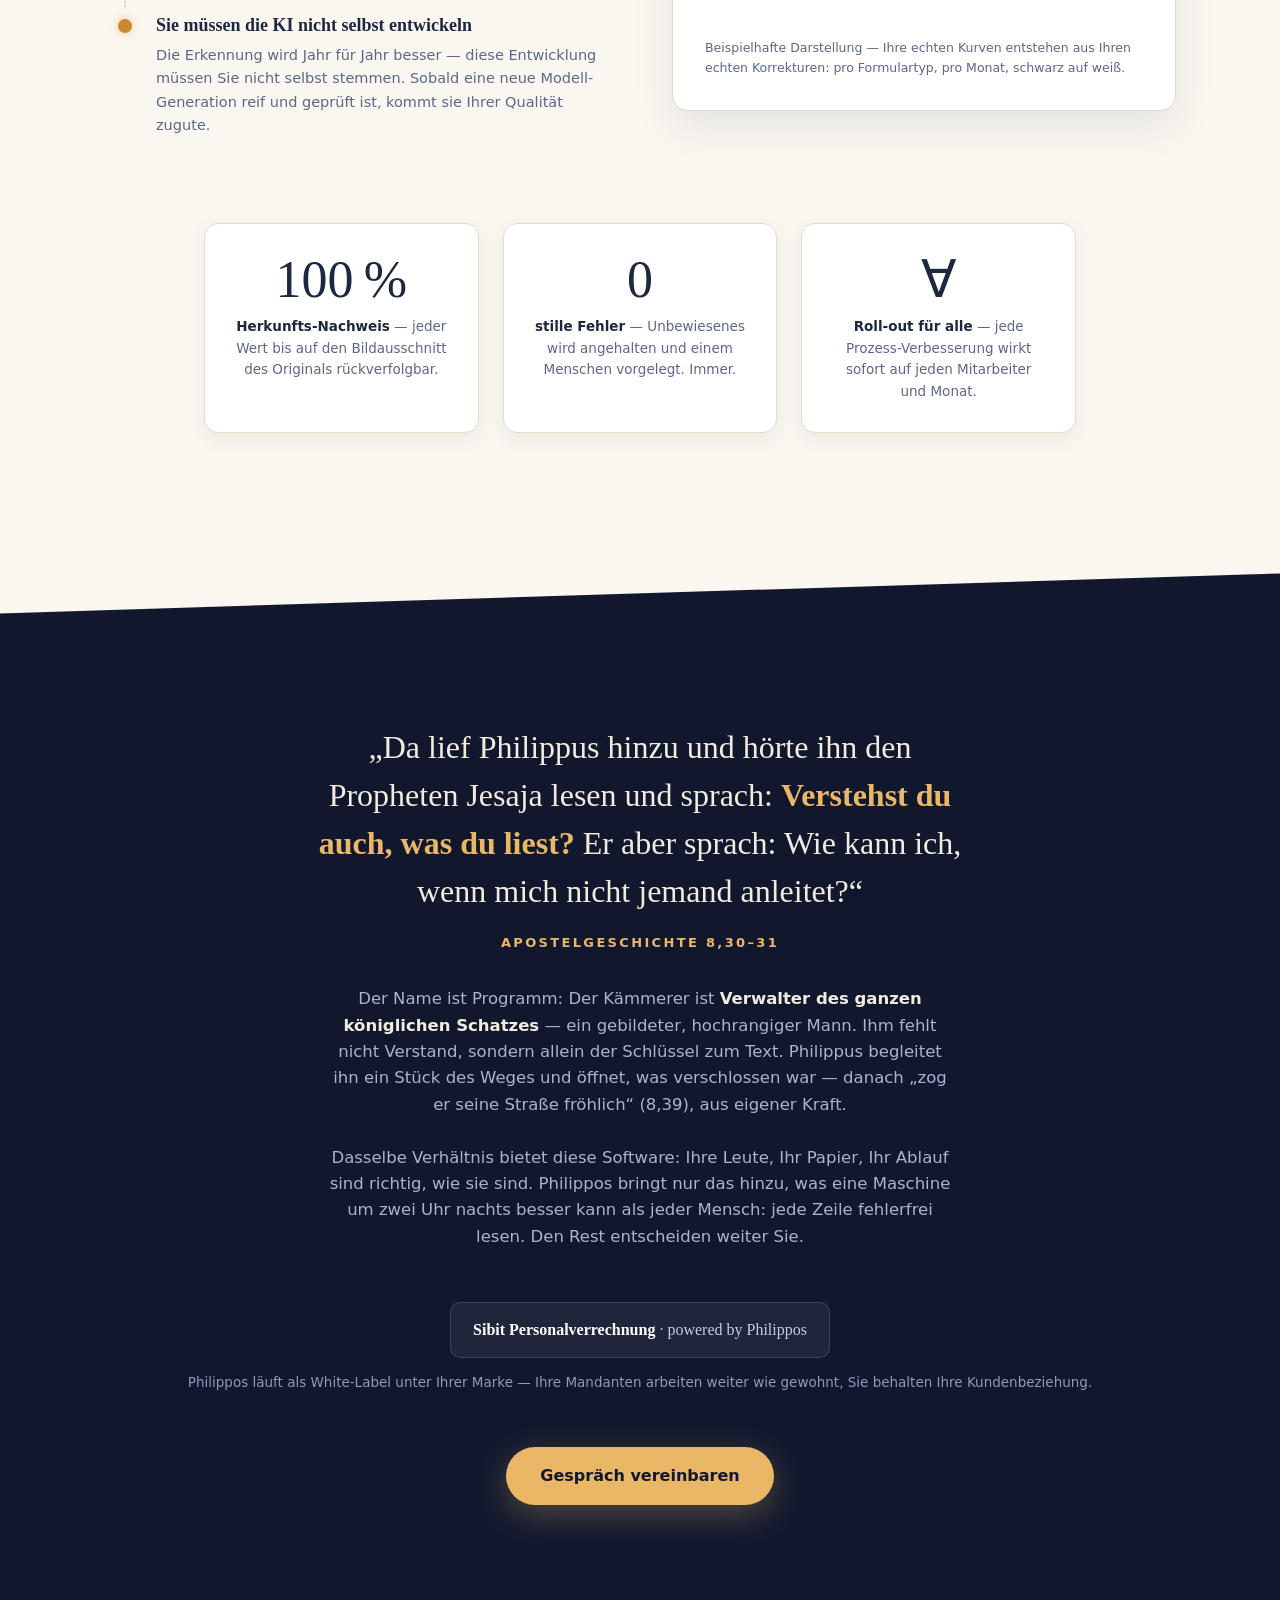
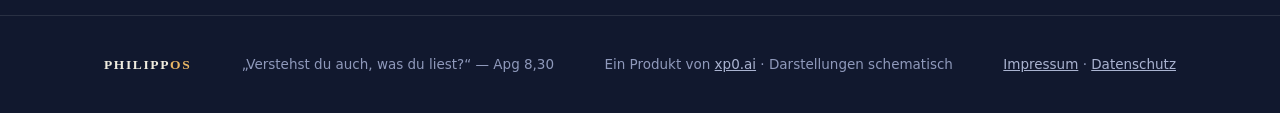
==== commit 743445ff: "chore: clean deploy-source marker" ====
--- a/public/index.html
+++ b/public/index.html
@@ -1,4 +1,4 @@
-<!-- Quelle: github.com/xp0-ai/philippos-site · main · auto-deployed (deploytest-9e86e32) -->
+<!-- Quelle: github.com/xp0-ai/philippos-site · main · auto-deployed -->
 <!DOCTYPE html>
 <html lang="de">
 <head>
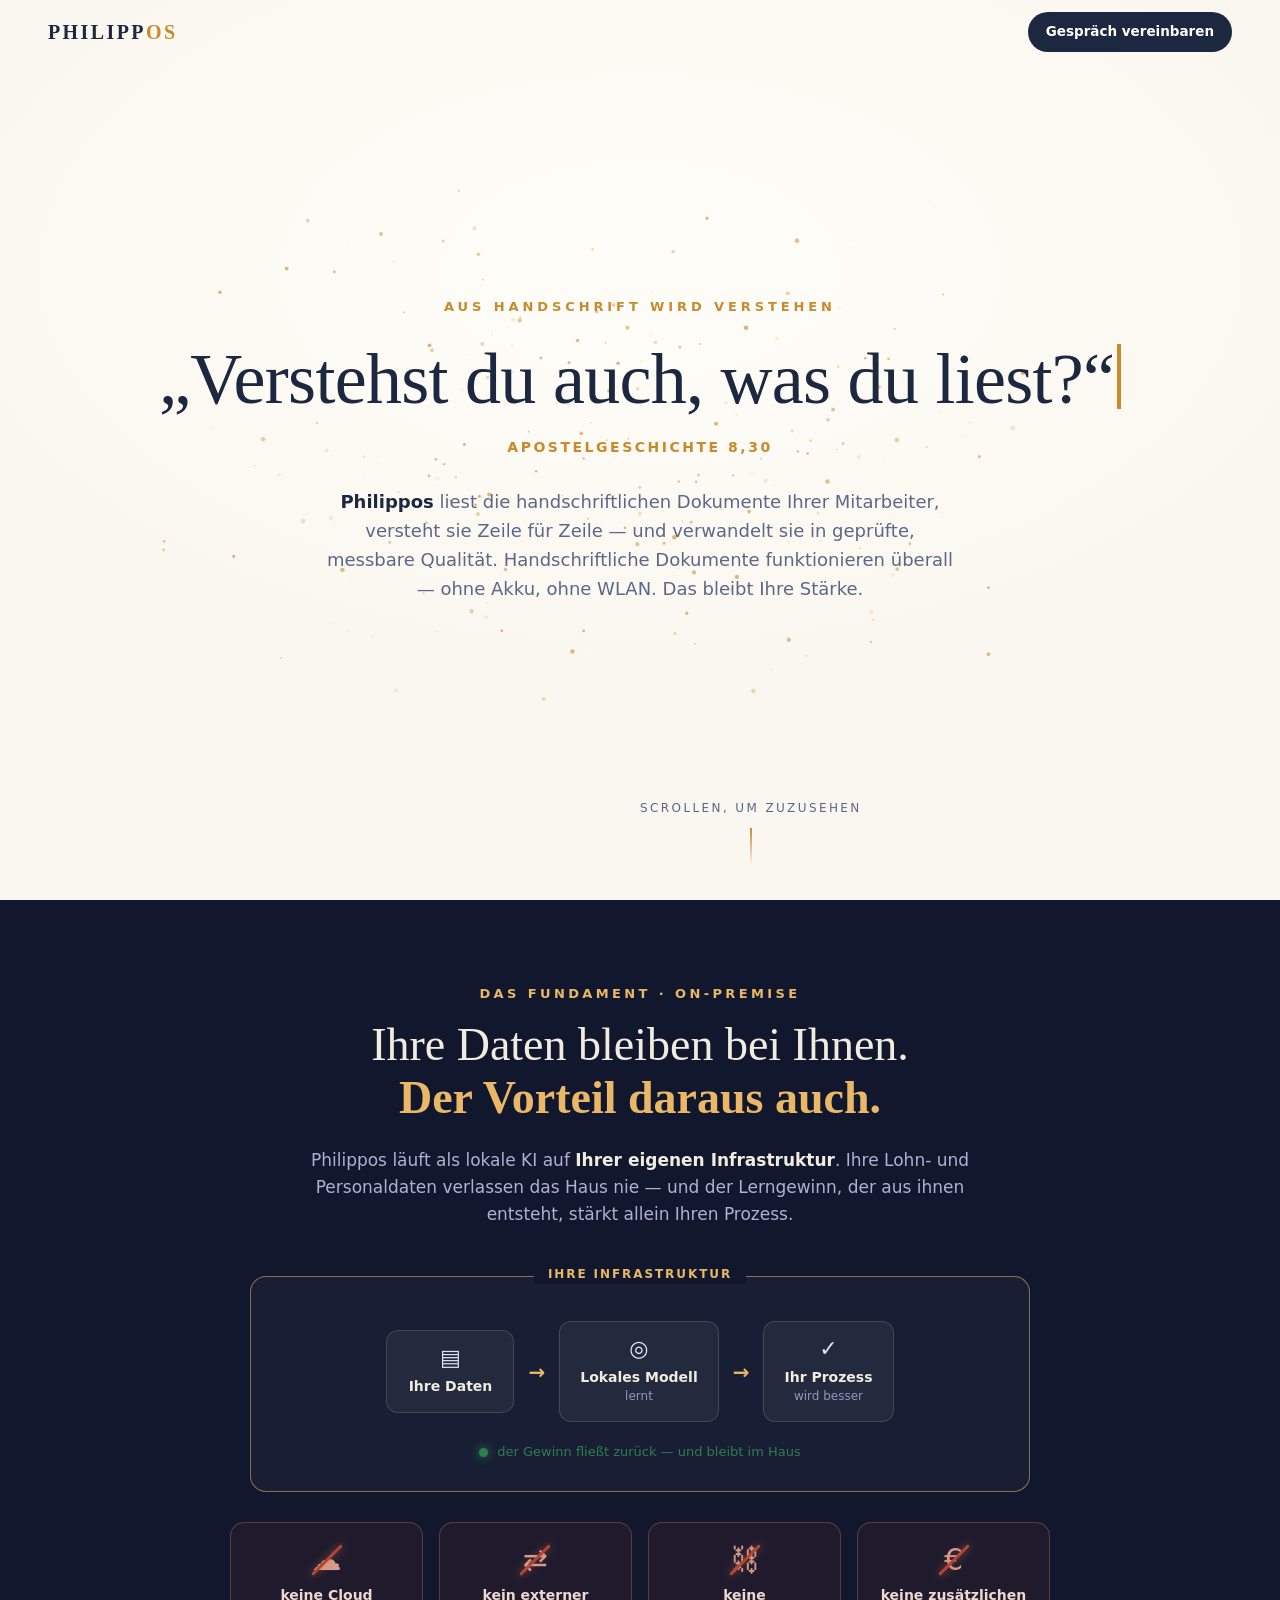
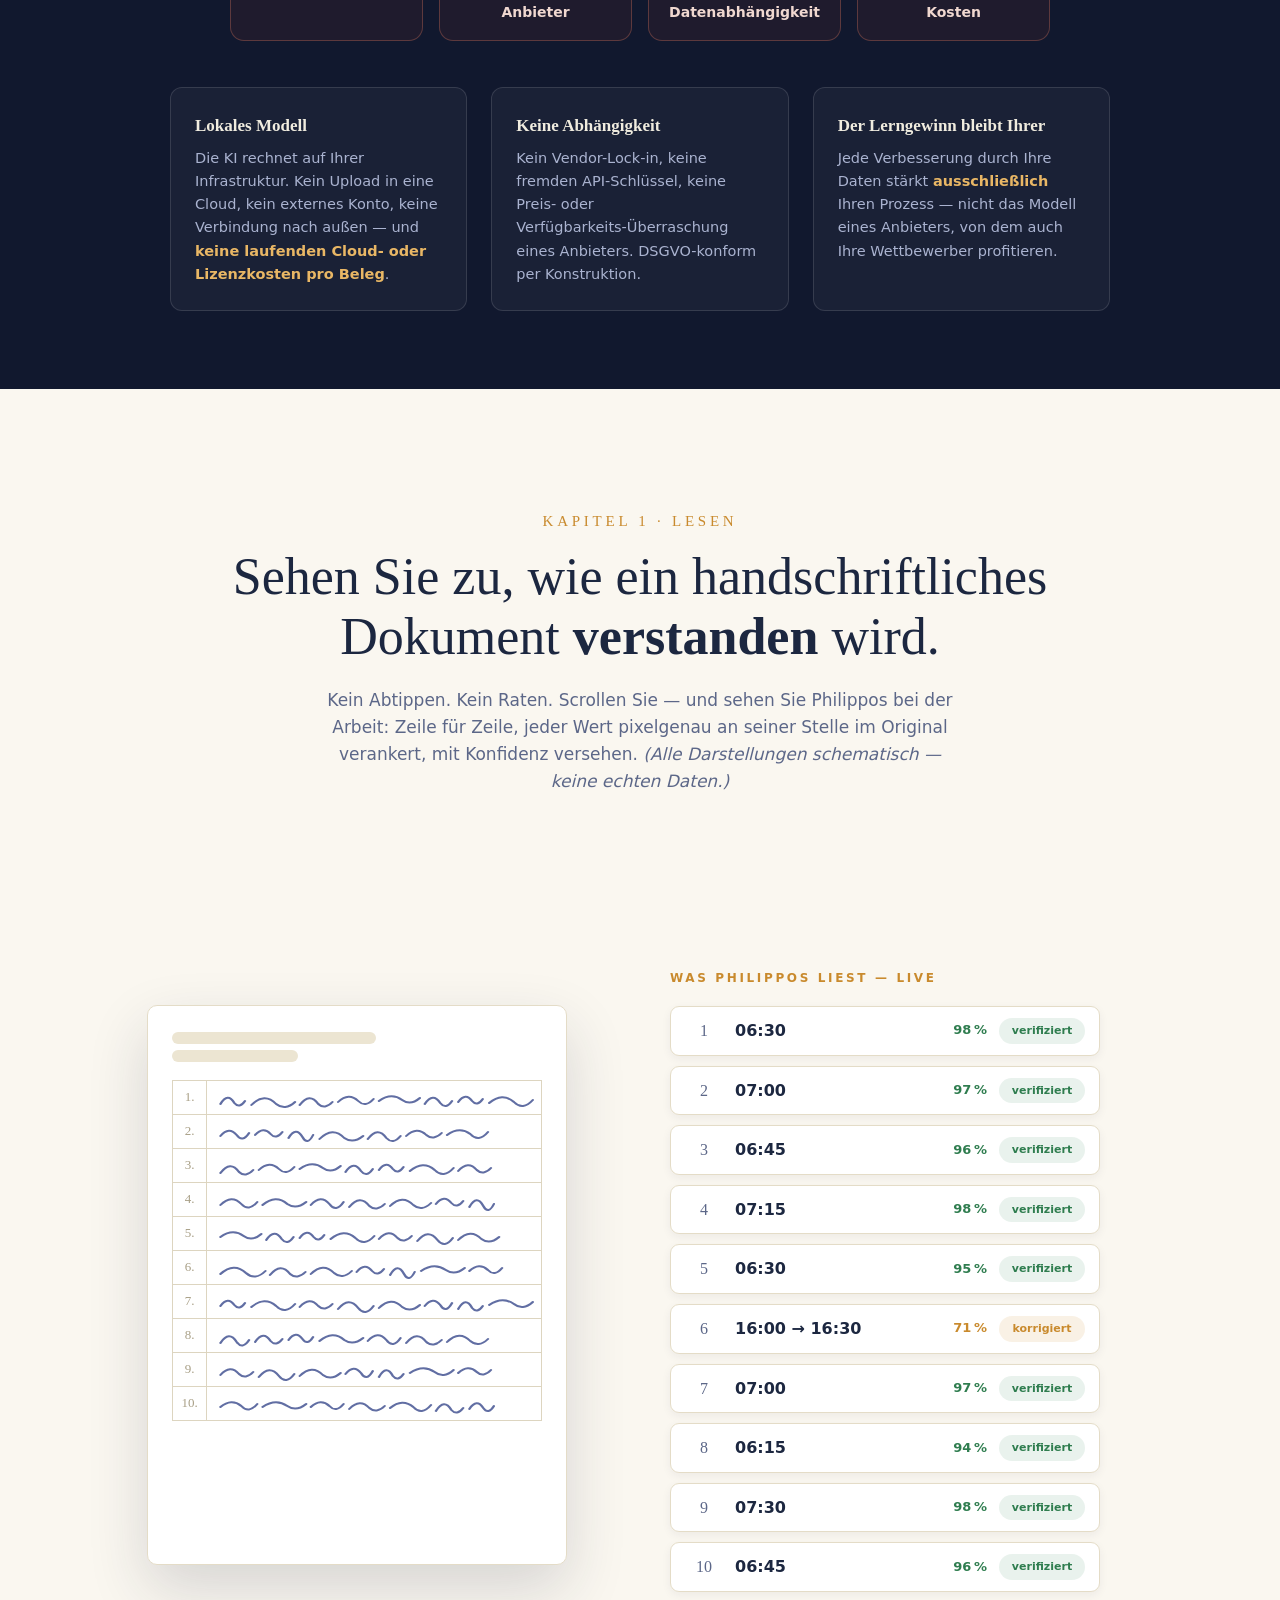
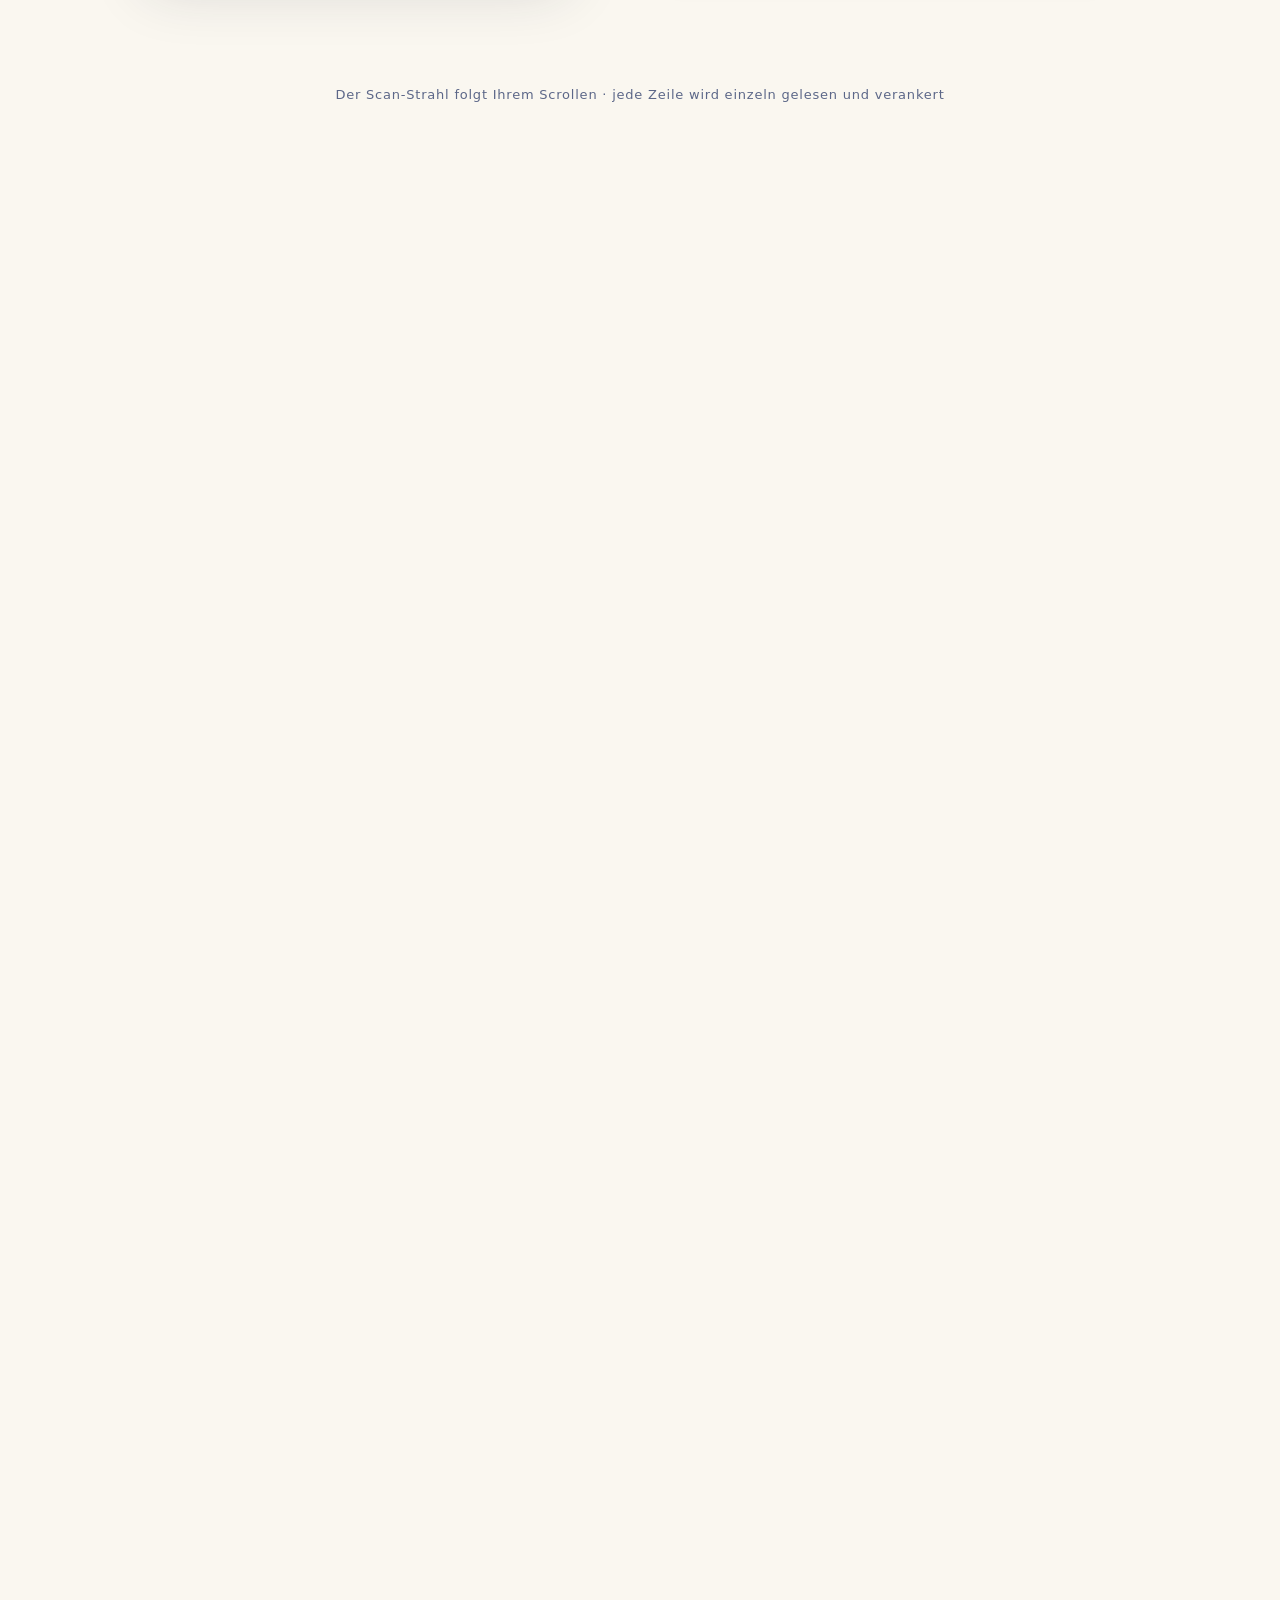
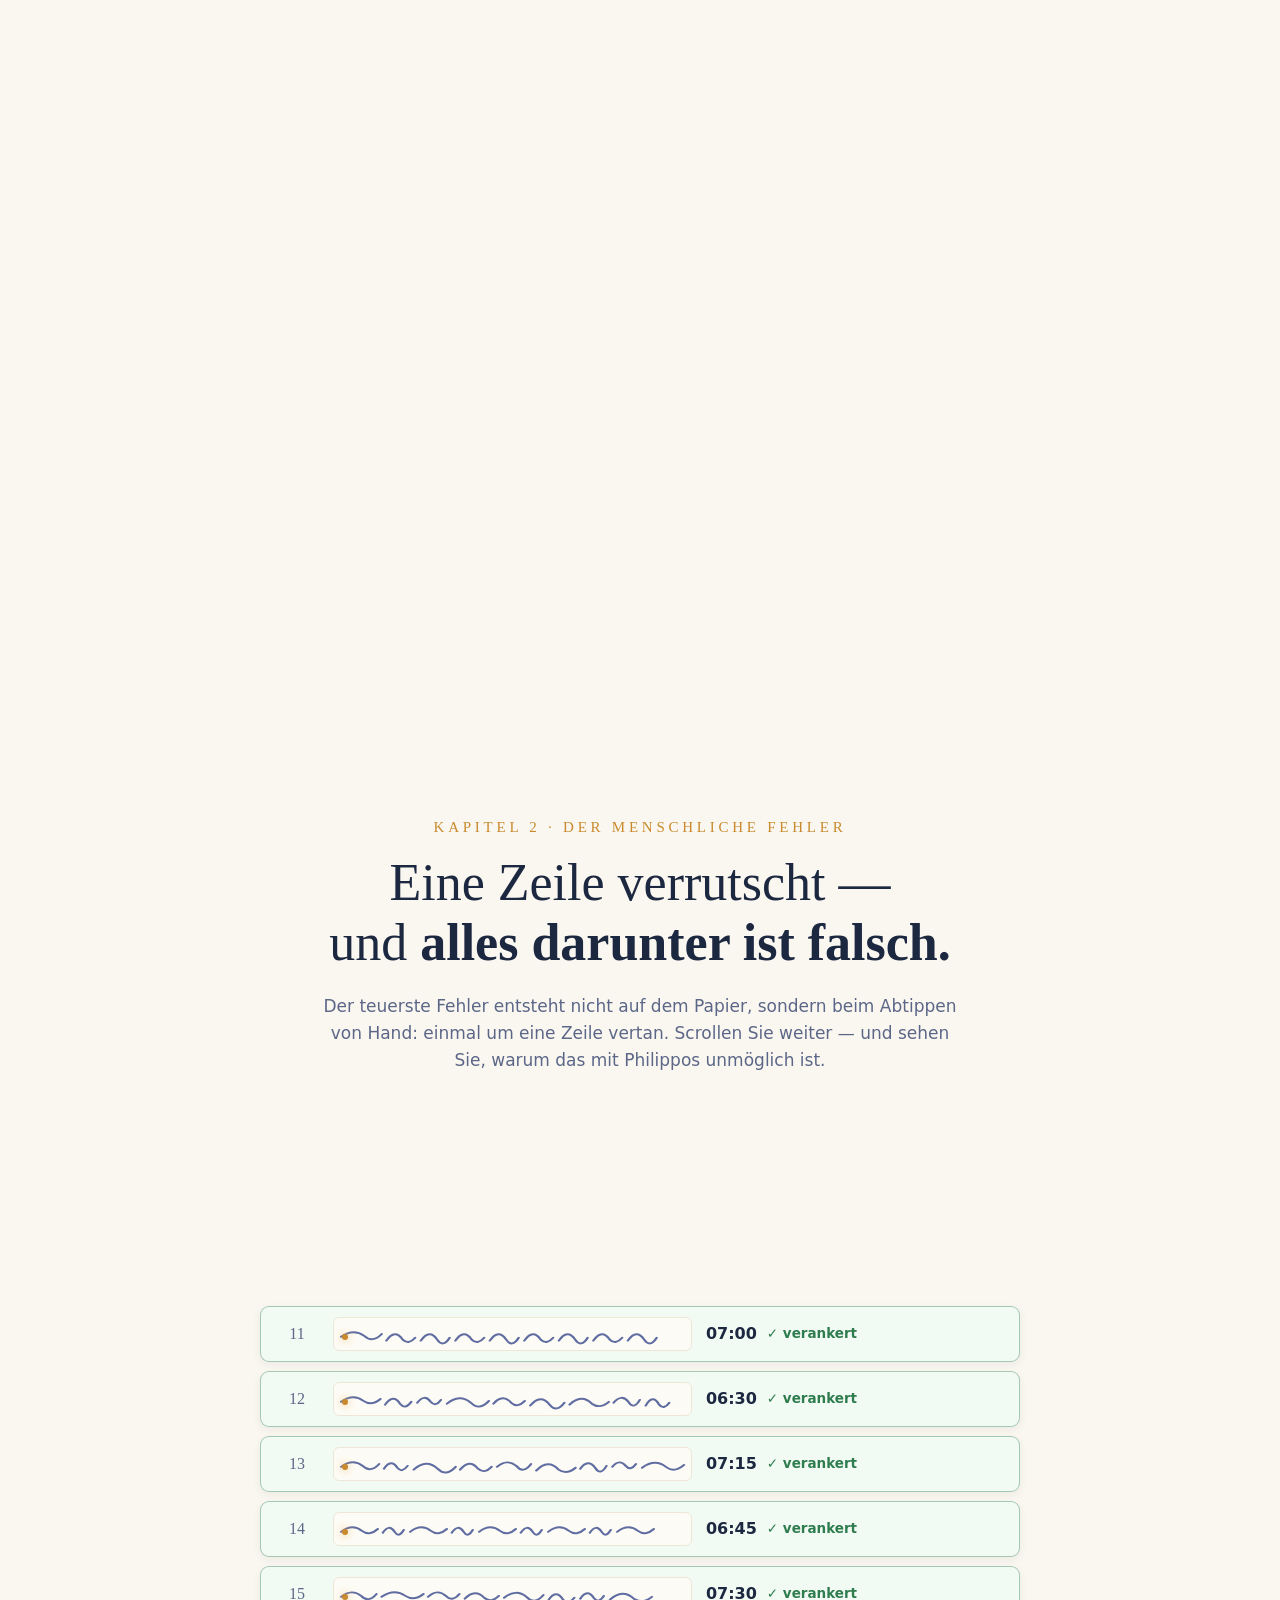
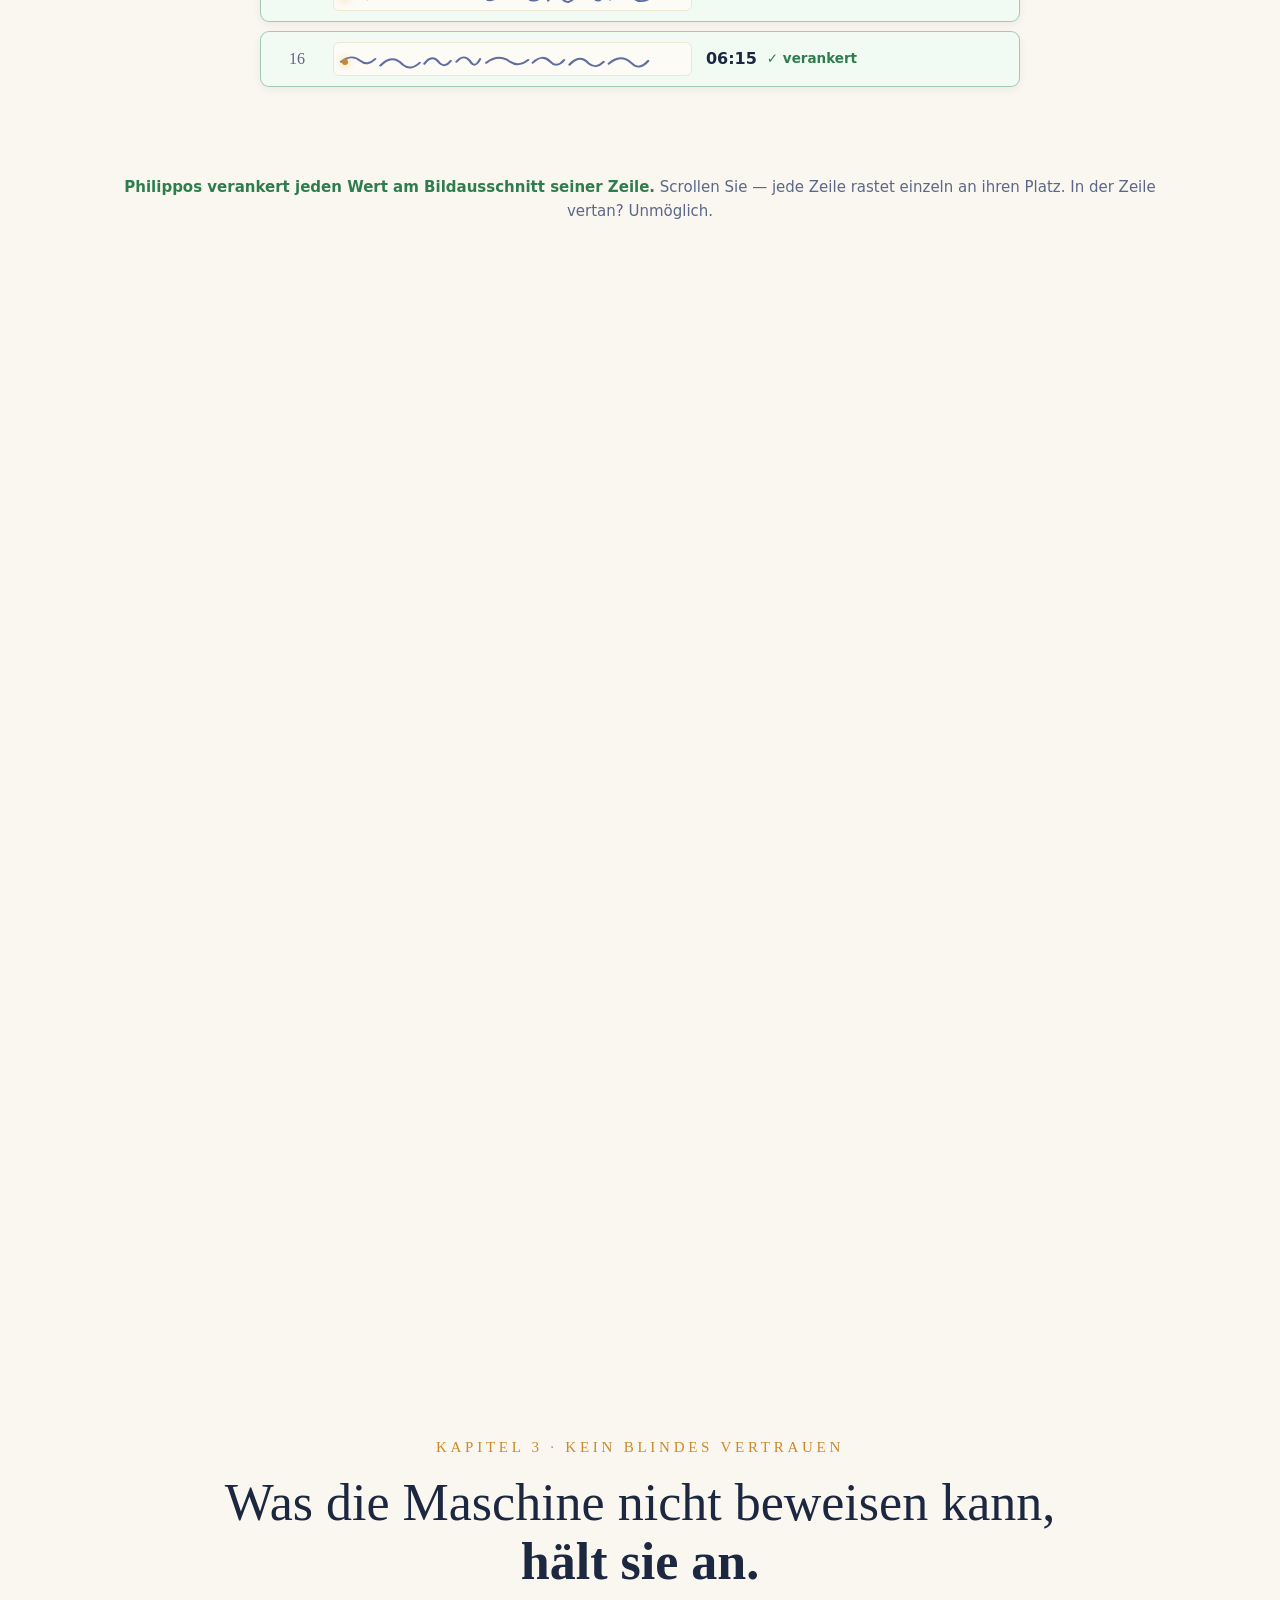
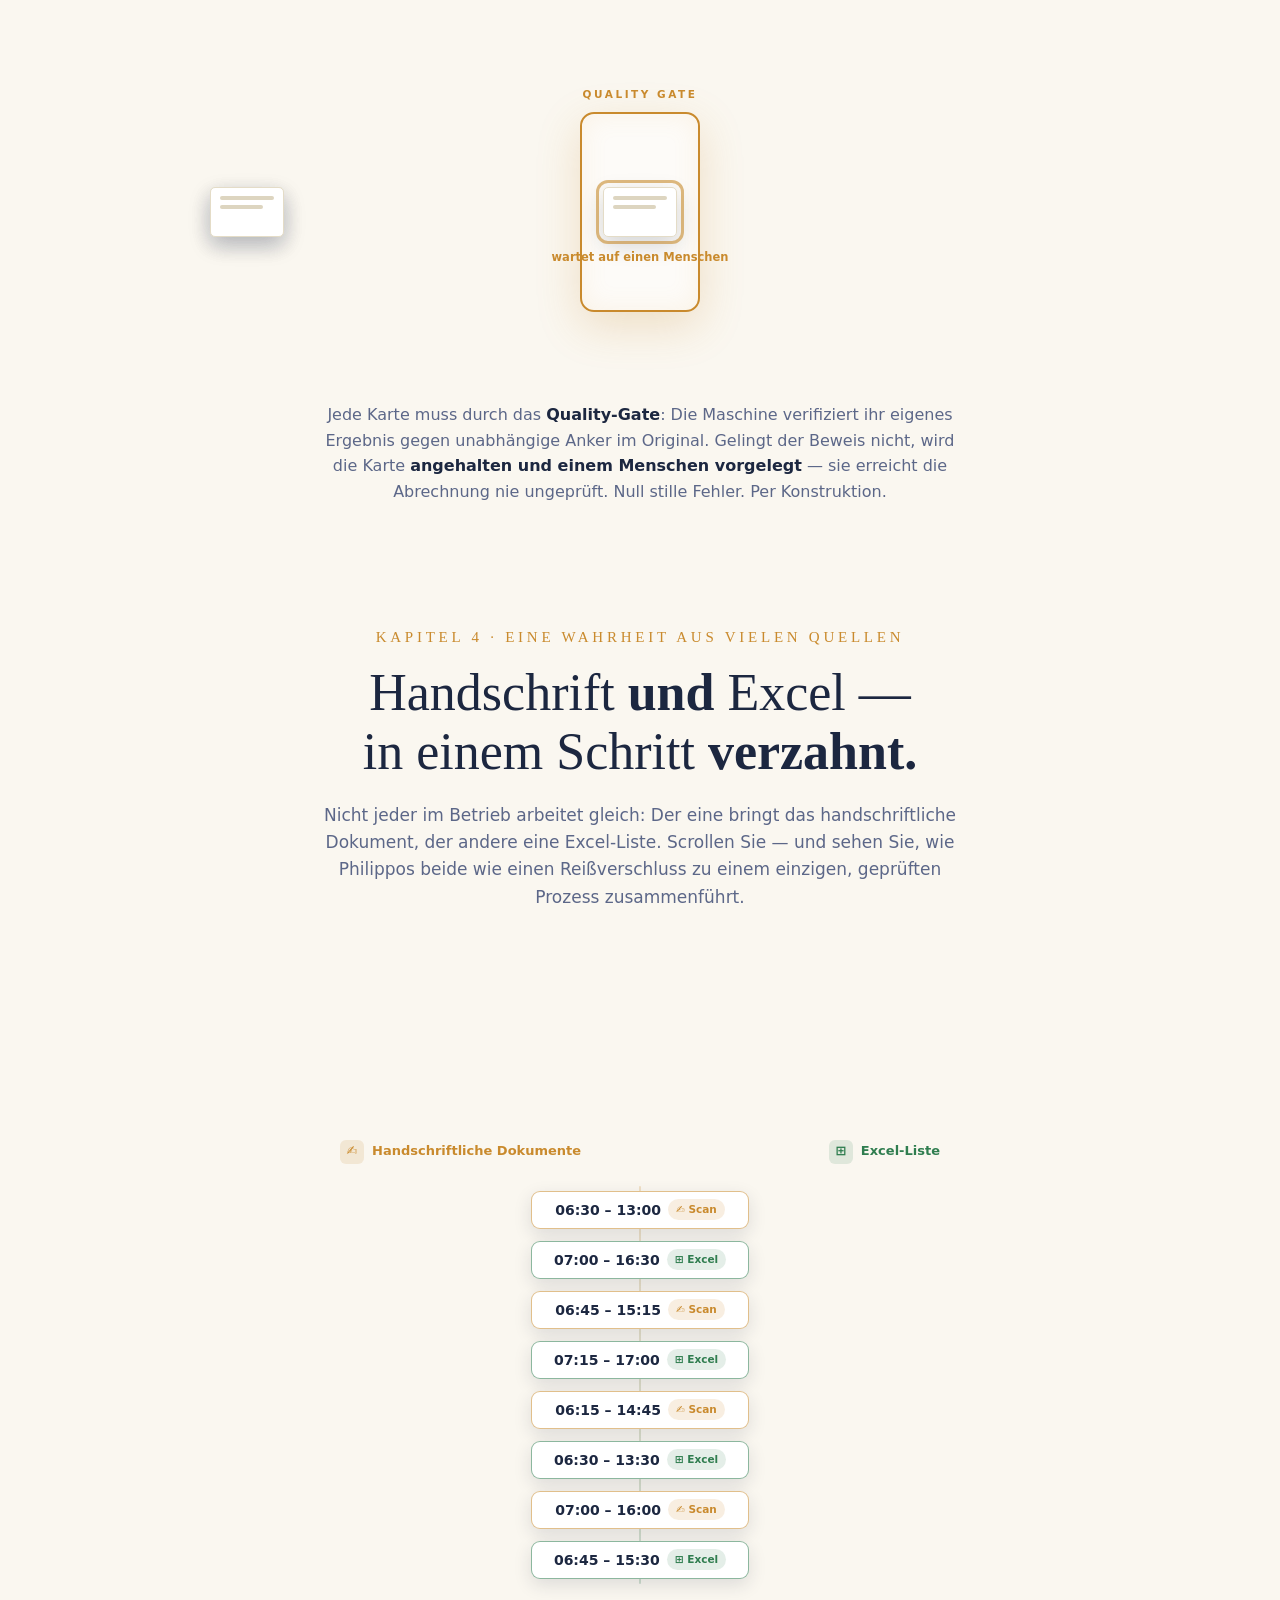
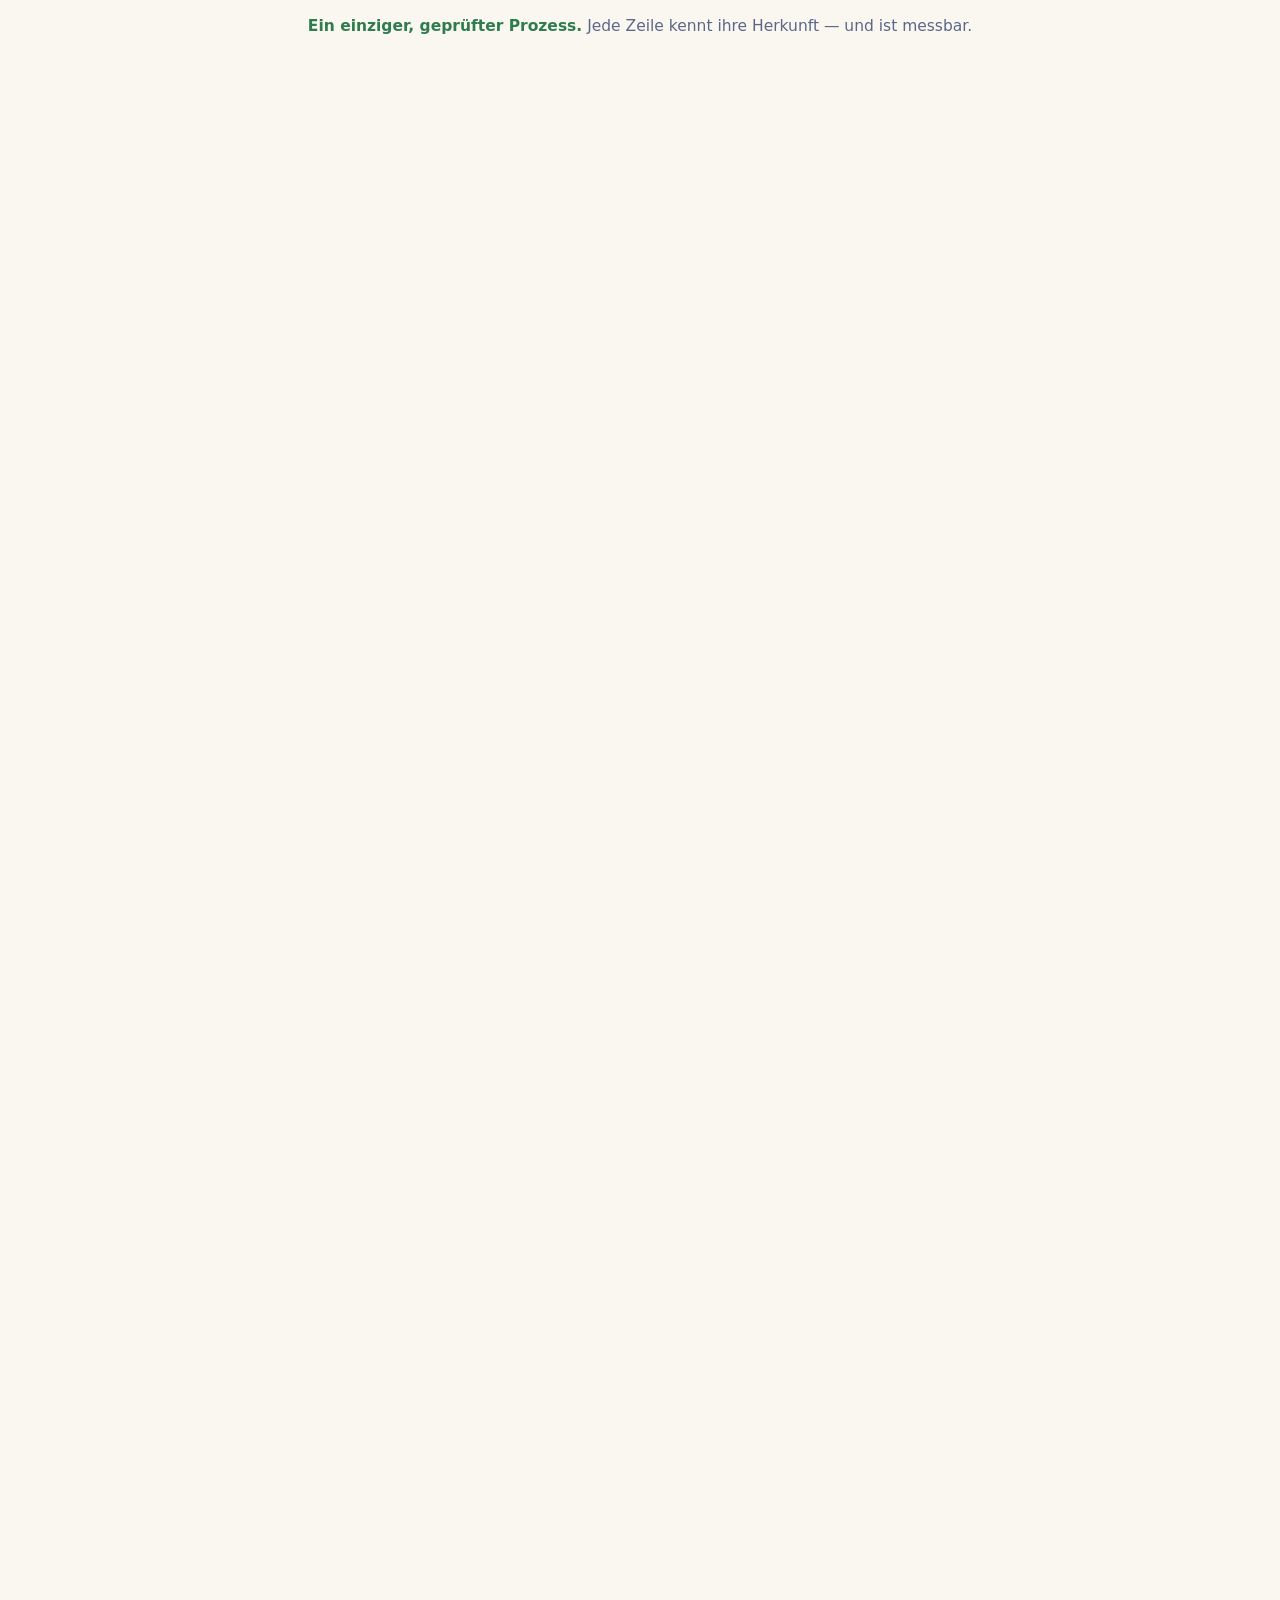
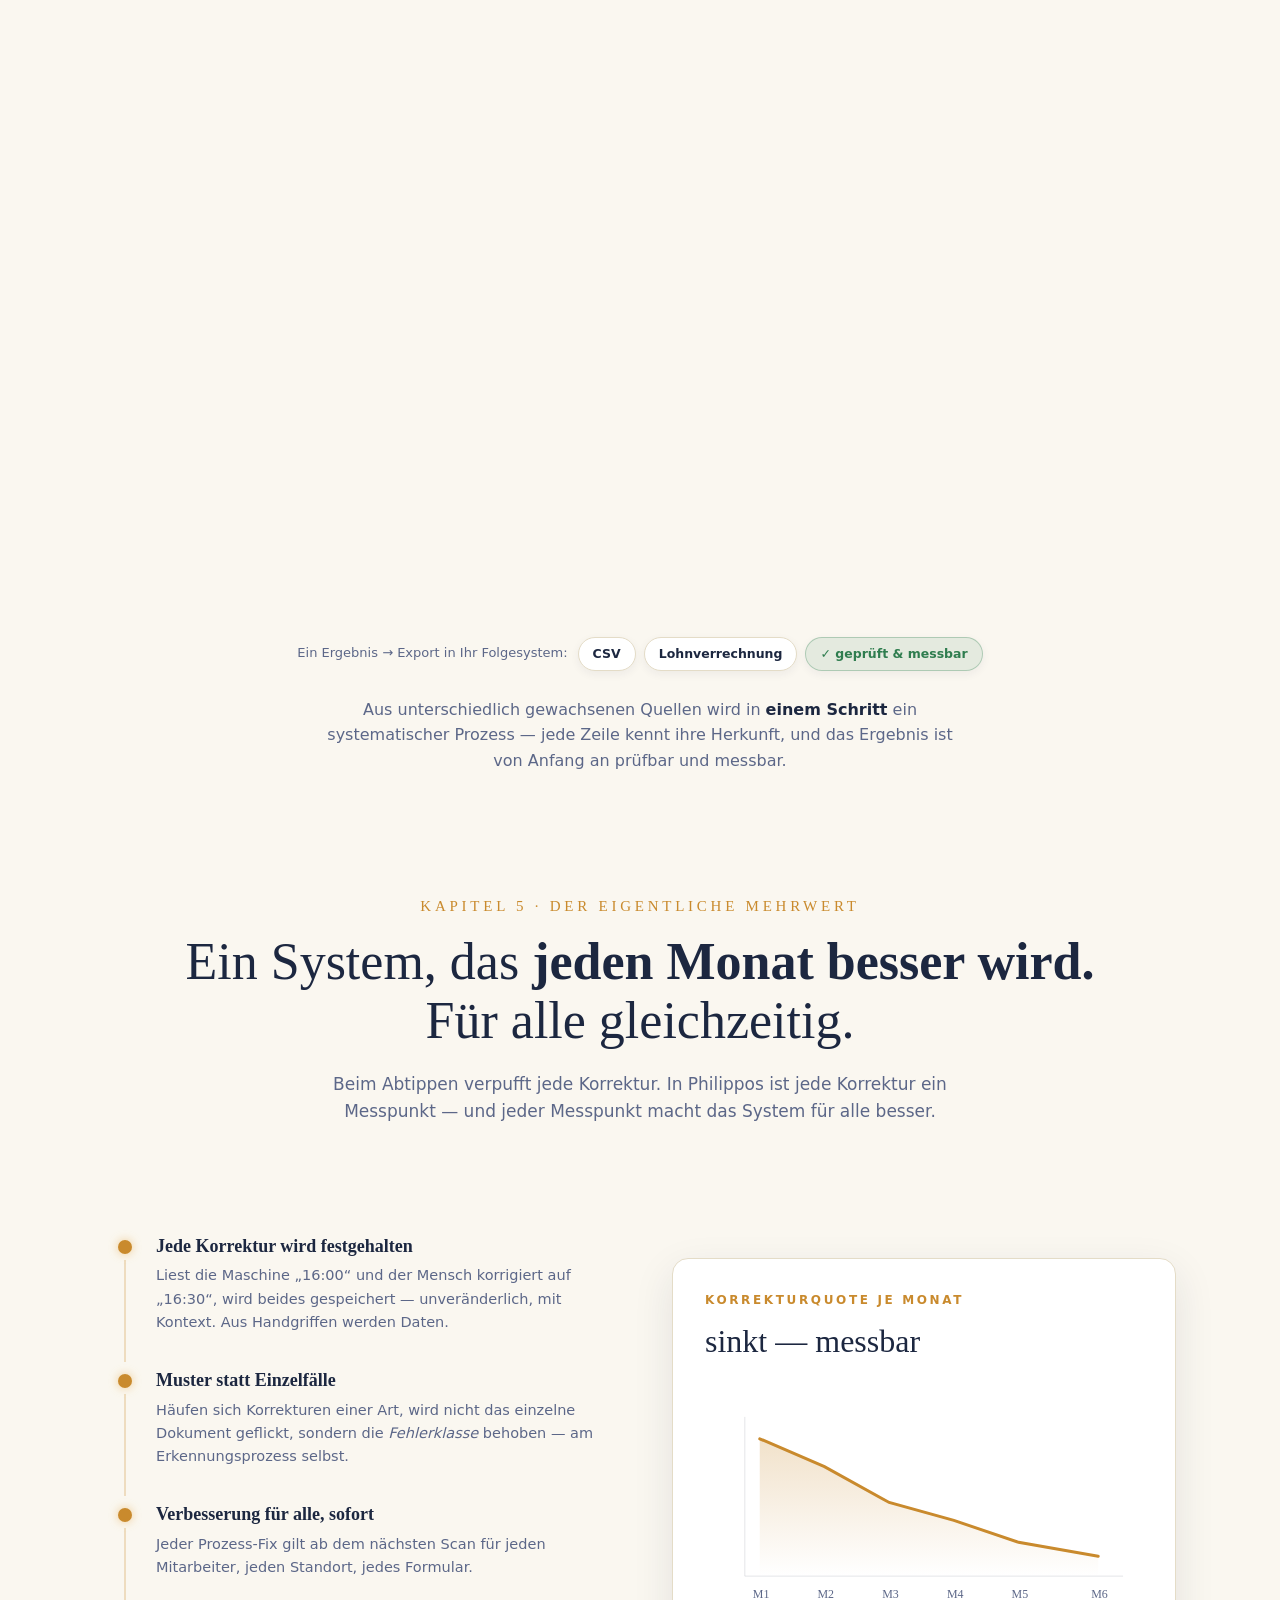
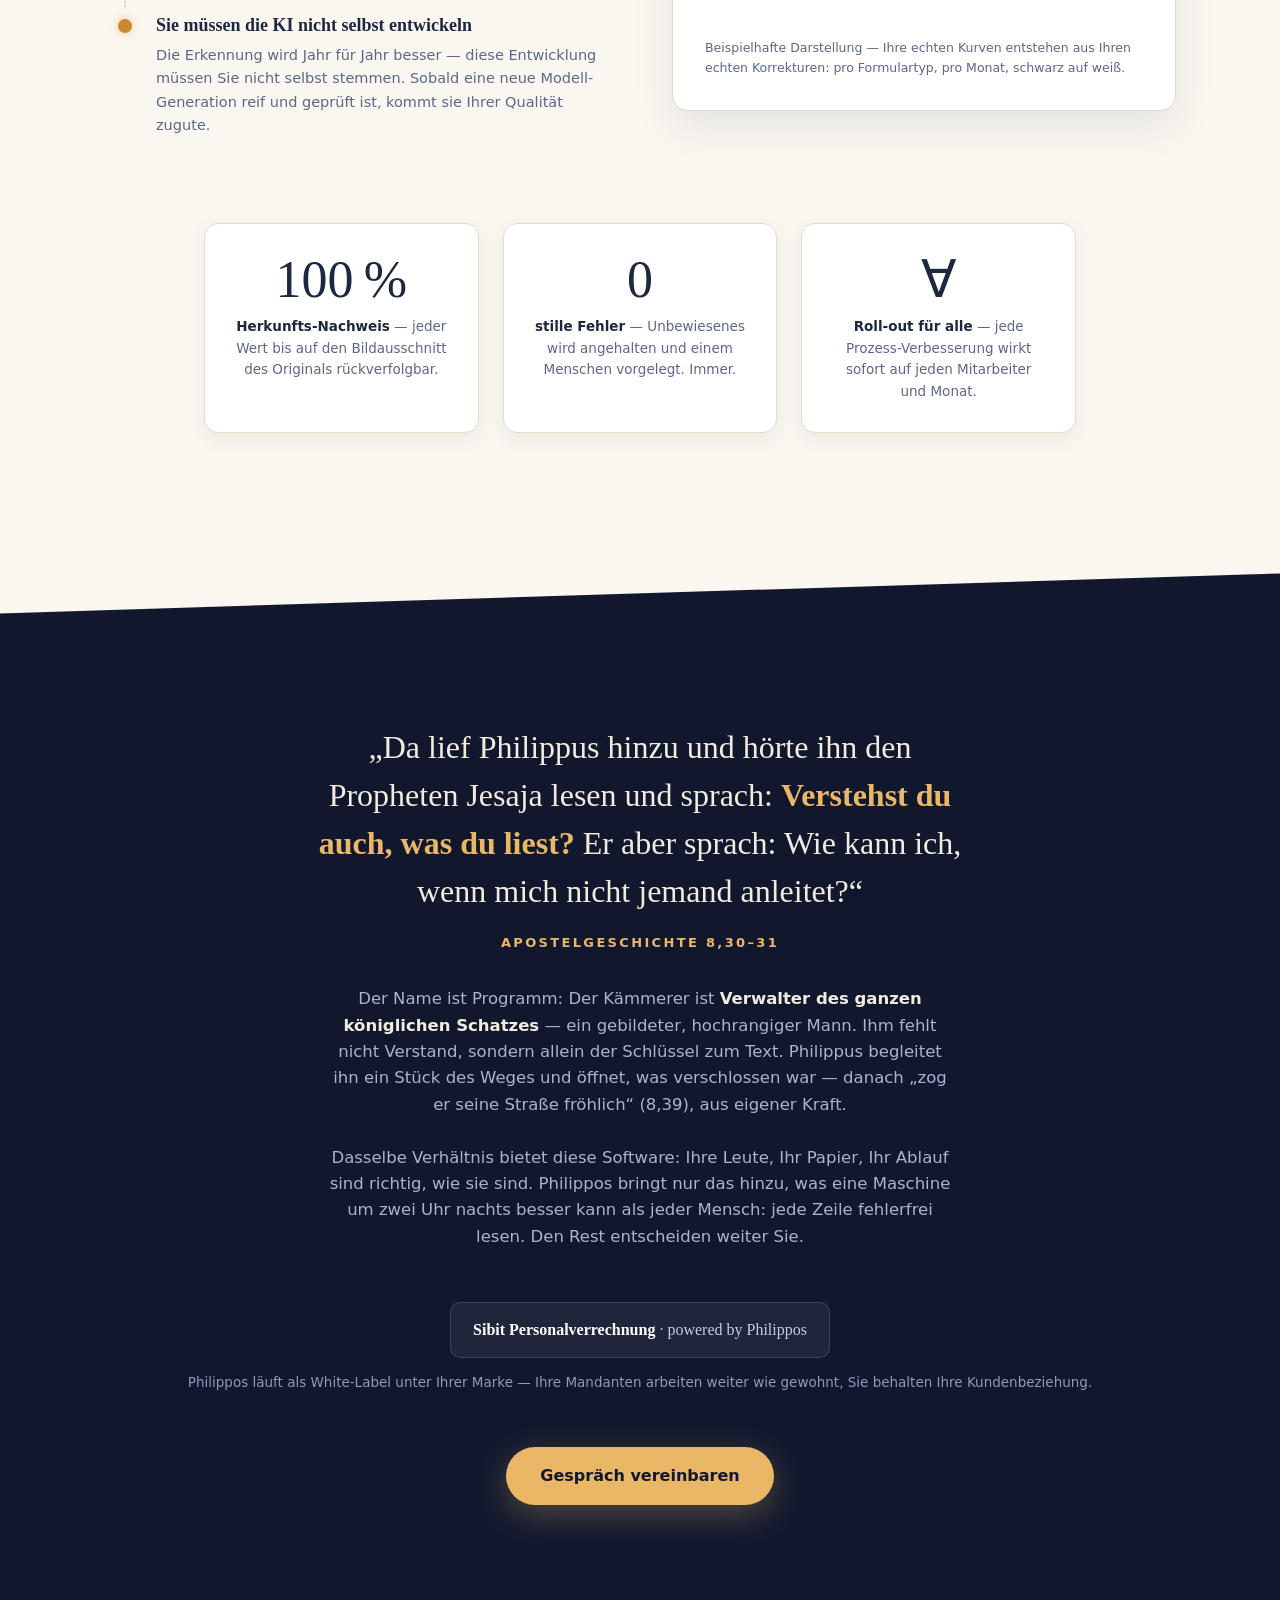
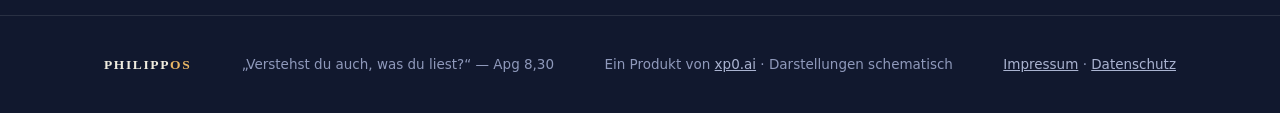
==== commit 4a78f370: "feat: Umami Reichweitenmessung (cookieless, selbst gehostet) + Datenschutzerklärung angepasst" ====
--- a/public/index.html
+++ b/public/index.html
@@ -7,6 +7,8 @@
 <title>PHILIPPOS — Verstehst du auch, was du liest?</title>
 <meta name="description" content="Philippos liest die handschriftlichen Dokumente Ihrer Mitarbeiter, versteht sie Zeile für Zeile und macht handschriftliche Erfassung messbar — ein System, das jeden Monat besser wird.">
 <link rel="stylesheet" href="/fonts/fonts.css">
+<!-- Reichweitenmessung: Umami (quelloffen, cookieless, selbst gehostet auf eigener Infrastruktur) -->
+<script defer src="https://analytics.xpollination.earth/script.js" data-website-id="baa0389b-d144-445f-933e-6b57c561d5f9"></script>
 <style>
 :root{
   --paper:#faf7f0;         /* Bühne (hell) */
